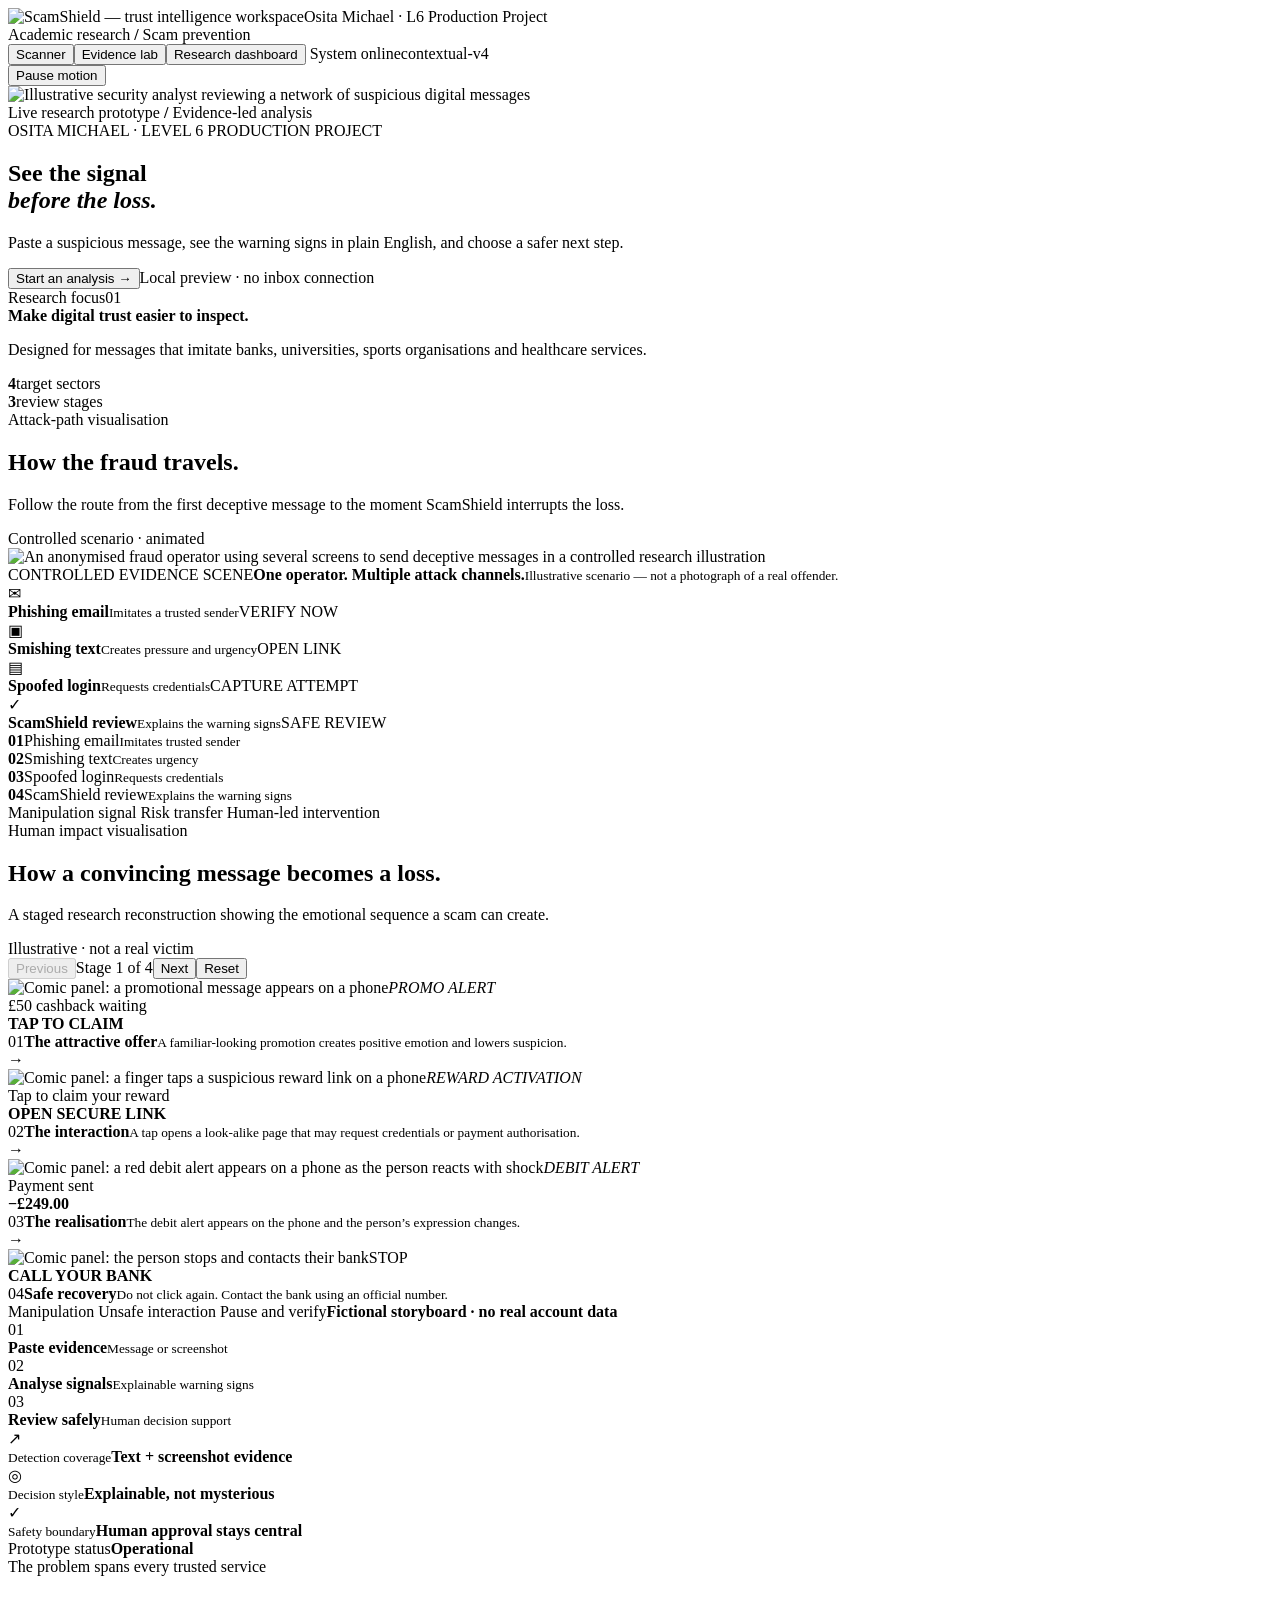
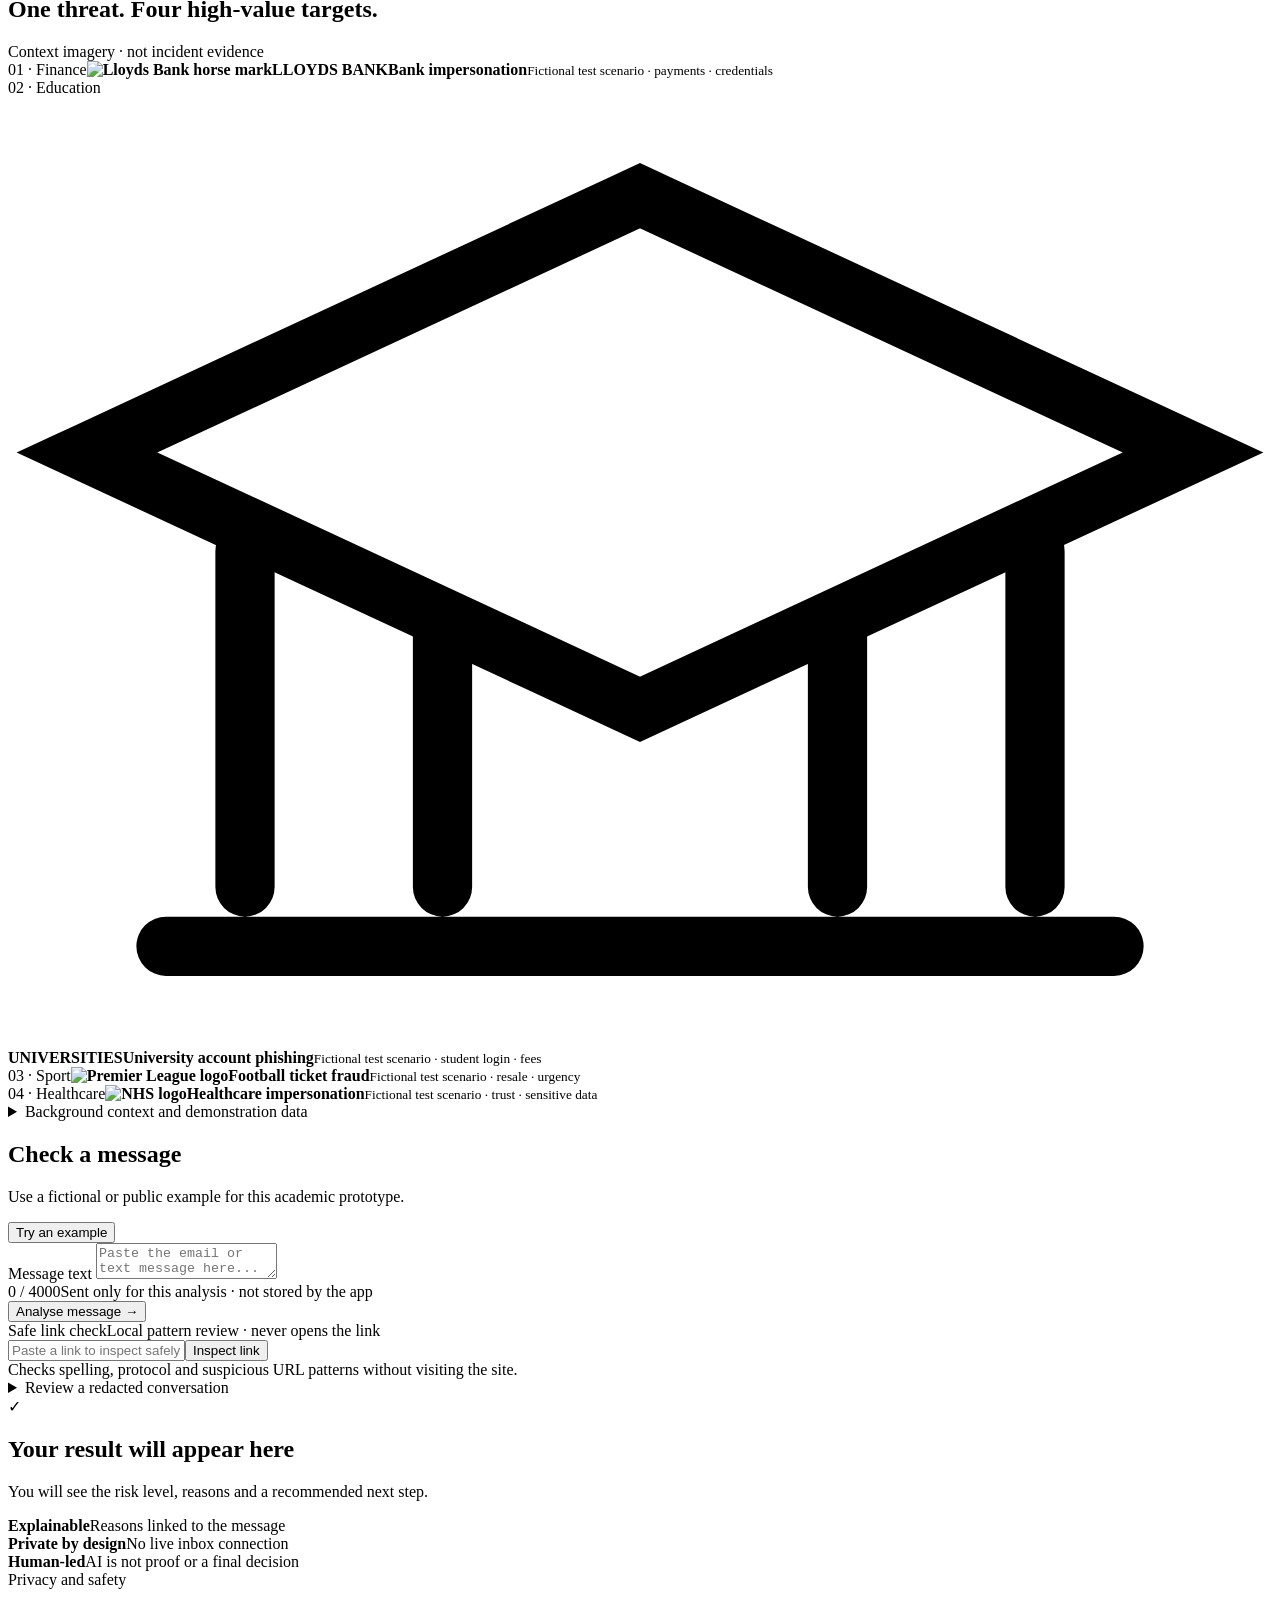
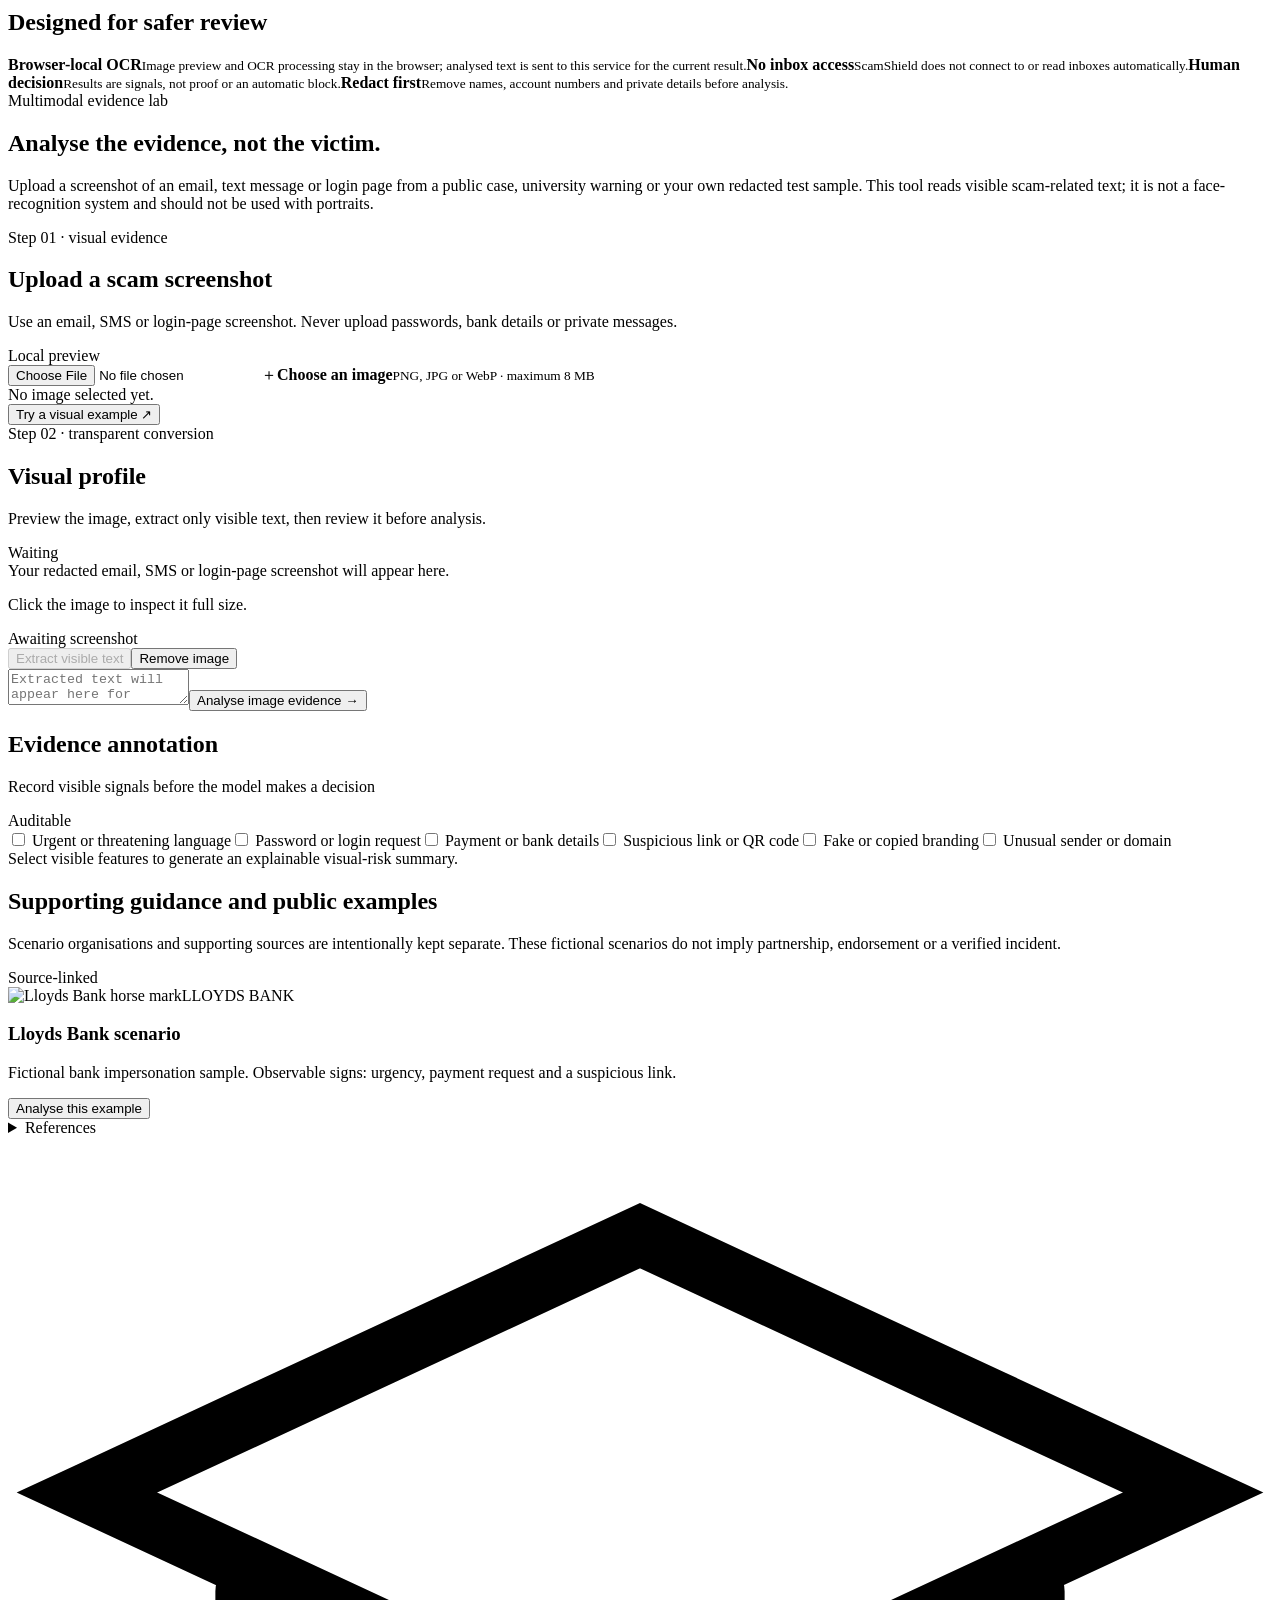
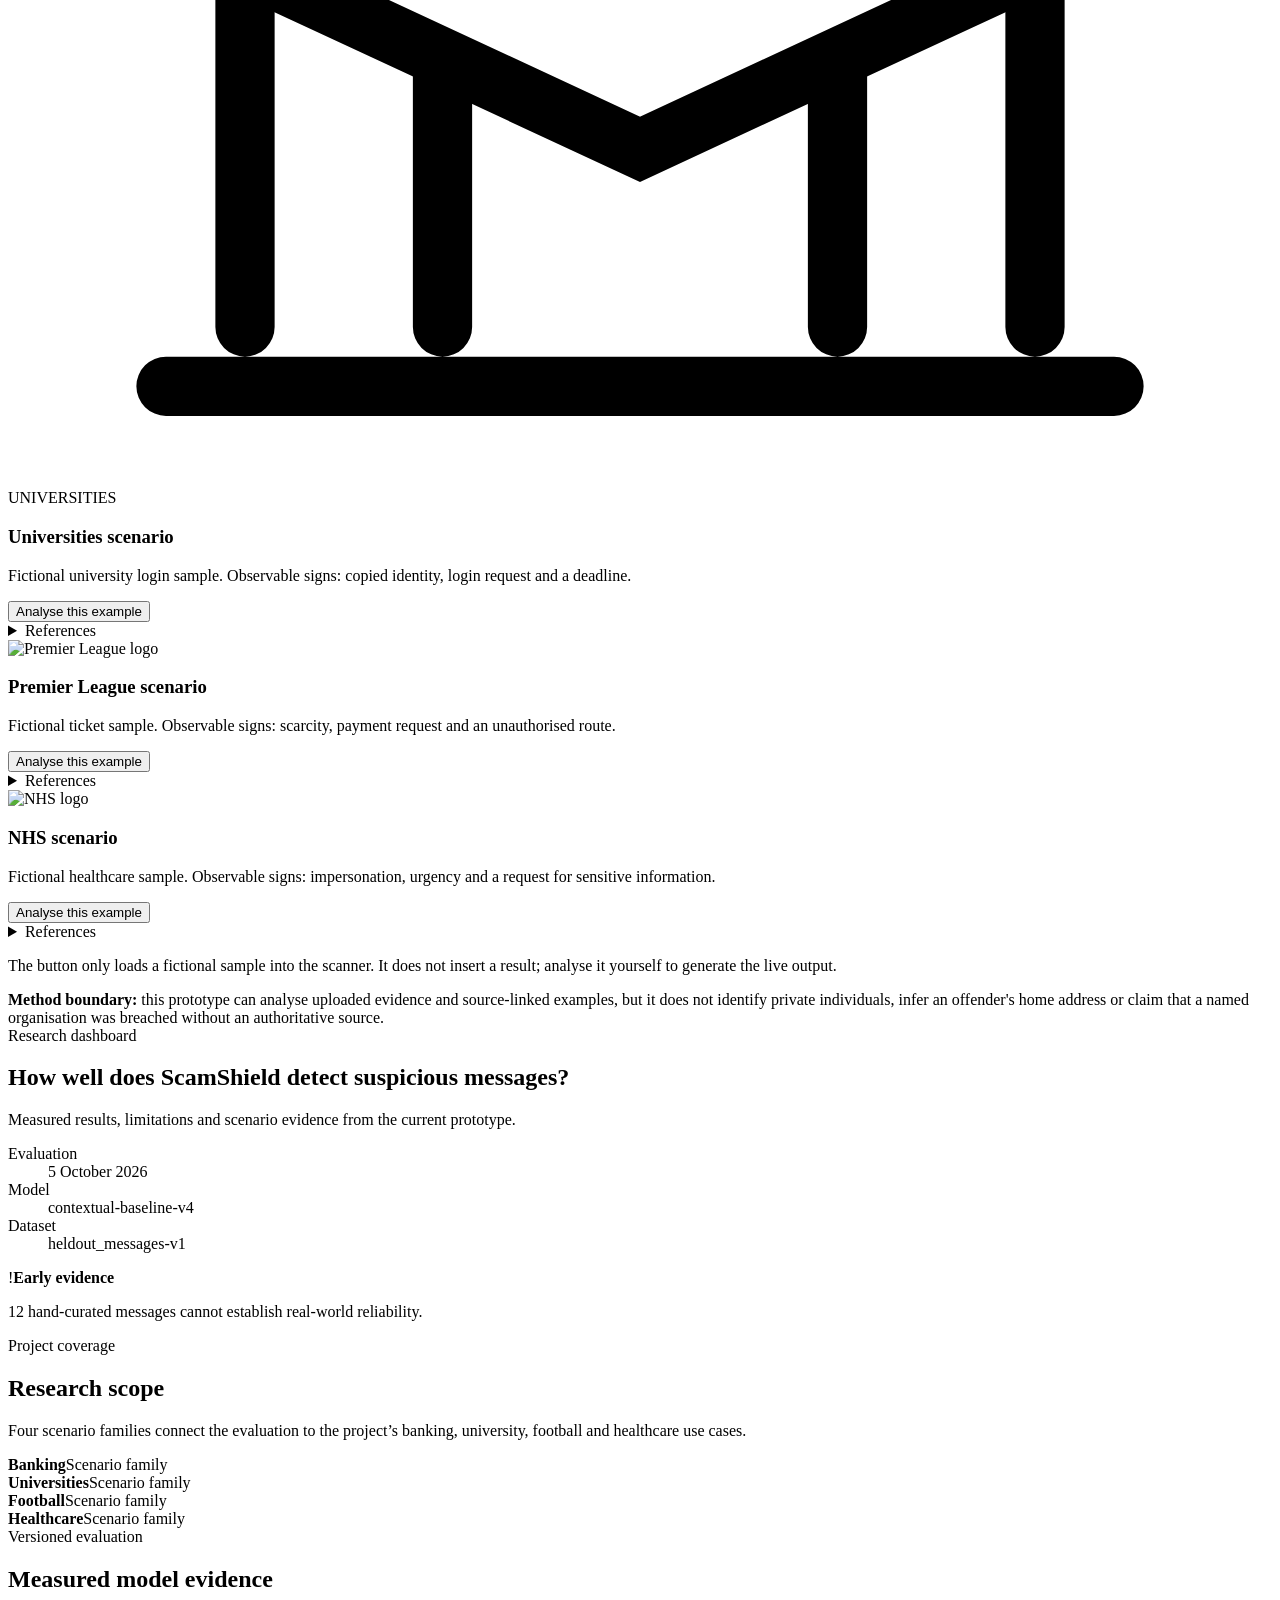
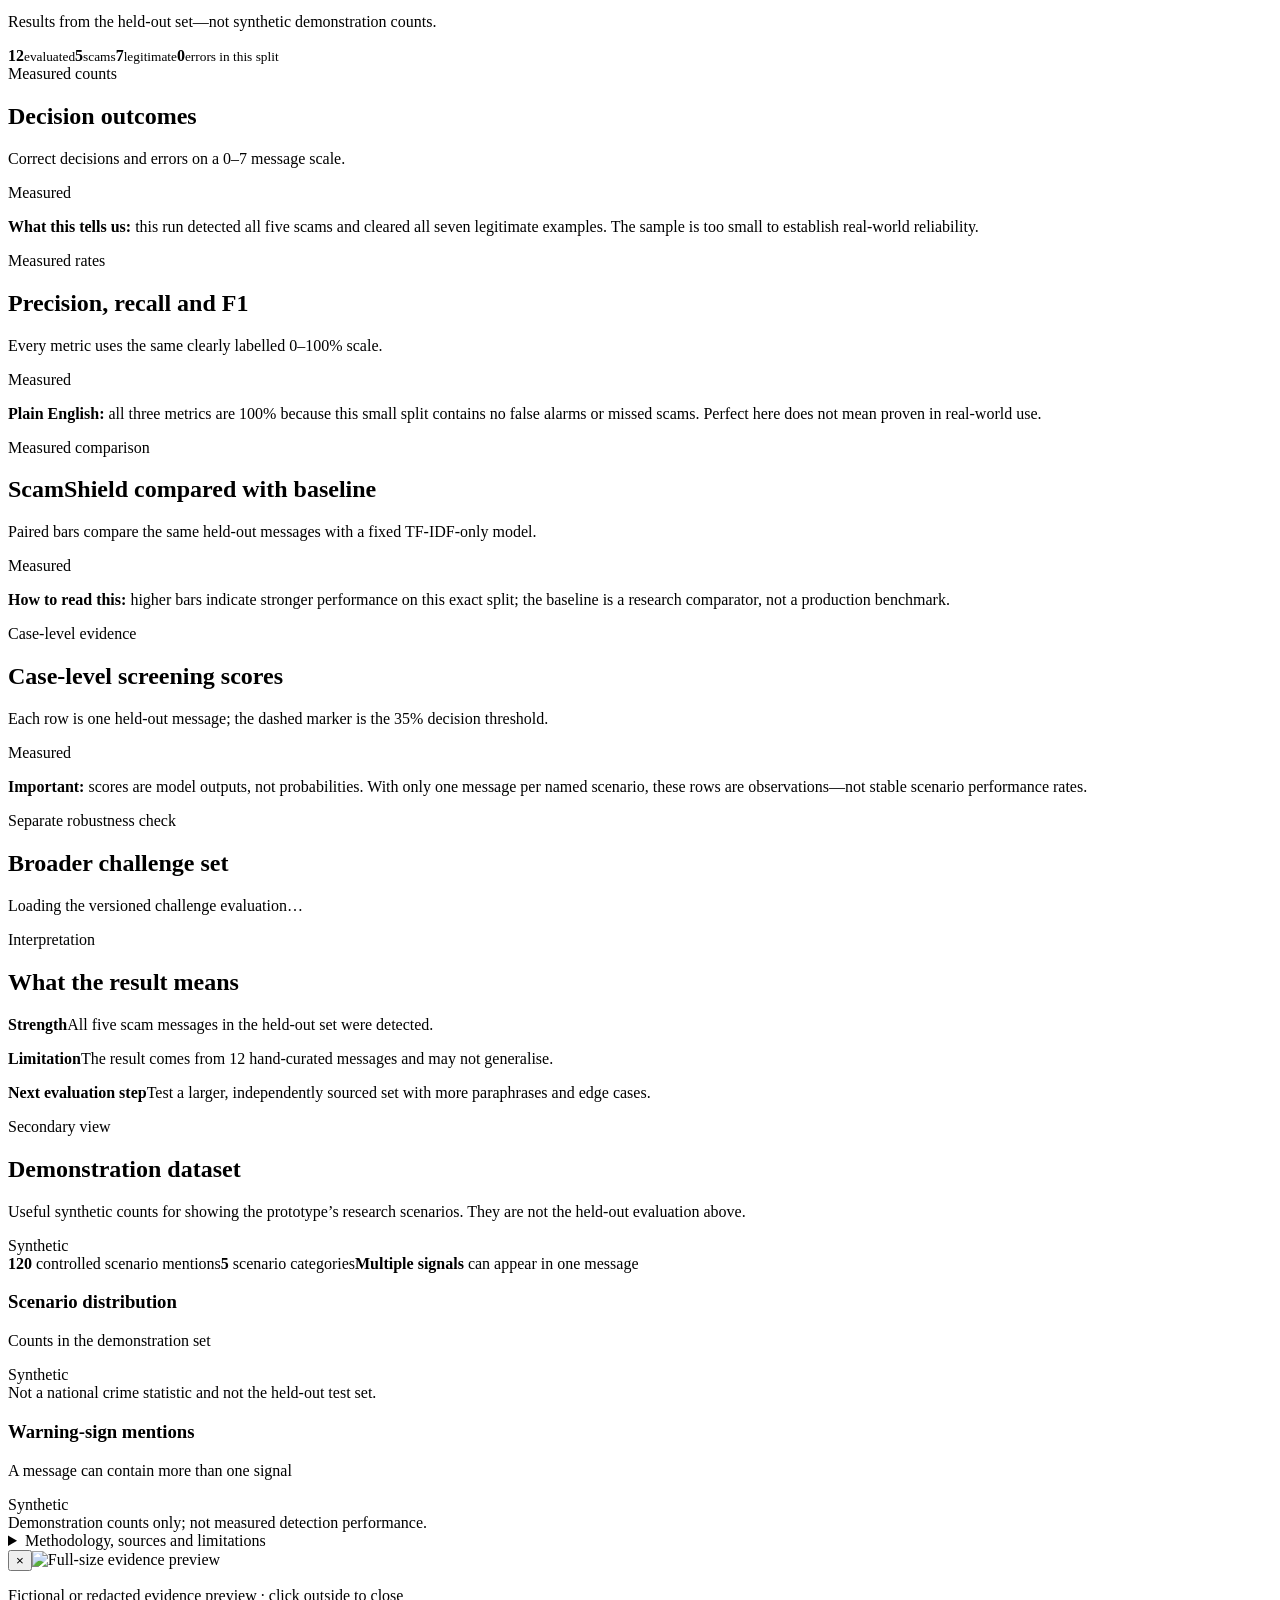
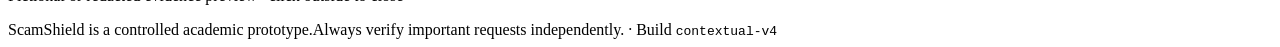
==== web/index.html @ fb3b3469 "Redesign research dashboard around measured evidence" ====
<!doctype html>
<html lang="en-GB">
<head>
  <meta charset="utf-8">
  <meta name="viewport" content="width=device-width, initial-scale=1">
  <meta name="scamshield-build" content="contextual-v4">
  <title>ScamShield | A calmer second opinion</title>
  <link rel="icon" href="/static/logo.svg" type="image/svg+xml">
  <link rel="stylesheet" href="/static/styles.css">
  <link rel="stylesheet" href="/static/dashboard.css">
    <link rel="stylesheet" href="/static/pro.css">
    <link rel="stylesheet" href="/static/evaluation.css">
    <link rel="stylesheet" href="/static/hero-overrides.css?v=4388769">
    <link rel="stylesheet" href="/static/logos.css?v=1">
    <link rel="stylesheet" href="/static/logos-official.css?v=2">
    <link rel="stylesheet" href="/static/logos-verified.css?v=2">
    <link rel="stylesheet" href="/static/refinement.css?v=1">
    <link rel="stylesheet" href="/static/polish.css?v=1">
    <link rel="stylesheet" href="/static/audit-overrides.css?v=20261005">
    <link rel="stylesheet" href="/static/motion.css?v=full-page-2">
    <link rel="stylesheet" href="/static/finishing.css?v=dashboard-2">
</head>
<body data-active-view="scanner">
  <header class="topbar">
    <div class="brand"><img class="full-brand-logo" src="/static/scamshield-logo.svg" alt="ScamShield — trust intelligence workspace"><span class="brand-project-credit">Osita Michael · L6 Production Project</span></div>
    <div class="workspace-crumb"><span class="crumb-dot"></span> Academic research <b>/</b> Scam prevention</div>
    <nav class="nav"><button class="nav-btn active" data-view="scanner">Scanner</button><button class="nav-btn" data-view="evidence">Evidence lab</button><button class="nav-btn" data-view="dashboard">Research dashboard</button><span class="system-status"><i></i> System online</span><span class="prototype-pill">contextual-v4</span></nav>
    <button id="motionToggle" class="motion-toggle" type="button" aria-pressed="false">Pause motion</button>
  </header>
  <div class="app-motion-bg" aria-hidden="true"></div>
  <main class="shell">
    <section class="hero view scanner-view">
      <img class="hero-visual-image" src="/static/assets/analyst-hero.png" alt="Illustrative security analyst reviewing a network of suspicious digital messages">
      <div class="hero-copy"><div class="hero-kicker"><span class="live-dot"></span> Live research prototype <b>/</b> Evidence-led analysis</div><div class="project-byline">OSITA MICHAEL <span>·</span> LEVEL 6 PRODUCTION PROJECT</div>
        <h1>See the signal<br><em>before the loss.</em></h1>
        <p>Paste a suspicious message, see the warning signs in plain English, and choose a safer next step.</p>
        <div class="hero-actions"><button class="hero-cta" data-scroll="workspace">Start an analysis <span>→</span></button><span>Local preview · no inbox connection</span></div>
      </div>
      <aside class="hero-insight"><div class="insight-label"><span>Research focus</span><span class="insight-index">01</span></div><strong>Make digital trust easier to inspect.</strong><p>Designed for messages that imitate banks, universities, sports organisations and healthcare services.</p><div class="insight-metrics"><div><b>4</b><span>target sectors</span></div><div><b>3</b><span>review stages</span></div></div></aside>
    </section>
    <section class="fraud-path view scanner-view" aria-label="How a scam travels">
      <div class="fraud-path-head"><div><span class="eyebrow">Attack-path visualisation</span><h2>How the fraud travels.</h2><p>Follow the route from the first deceptive message to the moment ScamShield interrupts the loss.</p></div><span class="path-status"><i></i> Controlled scenario · animated</span></div>
      <div class="fraud-path-stage">
<img class="fraud-operator-image" src="/static/assets/fraud-operator-scene.jpg" alt="An anonymised fraud operator using several screens to send deceptive messages in a controlled research illustration">
        <div class="fraud-operator-caption"><span class="caption-kicker">CONTROLLED EVIDENCE SCENE</span><strong>One operator. Multiple attack channels.</strong><small>Illustrative scenario — not a photograph of a real offender.</small></div>
        <div class="fraud-scene-grid" aria-label="Animated controlled fraud sequence">
          <article class="fraud-scene scene-phish"><div class="scene-icon">✉</div><strong>Phishing email</strong><small>Imitates a trusted sender</small><span>VERIFY NOW</span></article>
          <article class="fraud-scene scene-smish"><div class="scene-icon">▣</div><strong>Smishing text</strong><small>Creates pressure and urgency</small><span>OPEN LINK</span></article>
          <article class="fraud-scene scene-spoof"><div class="scene-icon">▤</div><strong>Spoofed login</strong><small>Requests credentials</small><span>CAPTURE ATTEMPT</span></article>
          <article class="fraud-scene scene-shield"><div class="scene-icon">✓</div><strong>ScamShield review</strong><small>Explains the warning signs</small><span>SAFE REVIEW</span></article>
        </div>
        <div class="path-node node-phish"><b>01</b><span>Phishing email</span><small>Imitates trusted sender</small></div>
        <div class="path-node node-smish"><b>02</b><span>Smishing text</span><small>Creates urgency</small></div>
        <div class="path-node node-spoof"><b>03</b><span>Spoofed login</span><small>Requests credentials</small></div>
        <div class="path-node node-shield"><b>04</b><span>ScamShield review</span><small>Explains the warning signs</small></div>
        <span class="path-beam beam-one"></span><span class="path-beam beam-two"></span><span class="path-beam beam-three"></span>
      </div>
      <div class="fraud-path-legend"><span><i class="legend-dot danger"></i> Manipulation signal</span><span><i class="legend-dot caution"></i> Risk transfer</span><span><i class="legend-dot safe"></i> Human-led intervention</span></div>
    </section>
    <section class="victim-journey view scanner-view" aria-label="Illustrated victim journey">
      <div class="section-kicker"><div><span class="eyebrow">Human impact visualisation</span><h2>How a convincing message becomes a loss.</h2><p>A staged research reconstruction showing the emotional sequence a scam can create.</p></div><span class="context-label">Illustrative · not a real victim</span></div>
      <div class="journey-controls" role="group" aria-label="Victim journey controls"><button type="button" class="secondary journey-prev" disabled>Previous</button><span class="journey-progress" aria-live="polite">Stage 1 of 4</span><button type="button" class="secondary journey-next">Next</button><button type="button" class="text-button journey-reset">Reset</button></div>
      <div class="journey-track" data-current-step="0">
        <article class="journey-step"><div class="journey-scene journey-happy"><img class="journey-art" src="/static/assets/scam-journey-storyboard.png" alt="Comic panel: a promotional message appears on a phone"><span class="journey-message"><em>PROMO ALERT</em><br>£50 cashback waiting<br><b>TAP TO CLAIM</b></span></div><span class="journey-number">01</span><strong>The attractive offer</strong><small>A familiar-looking promotion creates positive emotion and lowers suspicion.</small></article>
        <div class="journey-arrow">→</div>
        <article class="journey-step"><div class="journey-scene journey-tap"><img class="journey-art" src="/static/assets/scam-journey-storyboard.png" alt="Comic panel: a finger taps a suspicious reward link on a phone"><span class="journey-message journey-click"><em>REWARD ACTIVATION</em><br>Tap to claim your reward<br><b>OPEN SECURE LINK</b></span></div><span class="journey-number">02</span><strong>The interaction</strong><small>A tap opens a look-alike page that may request credentials or payment authorisation.</small></article>
        <div class="journey-arrow">→</div>
        <article class="journey-step"><div class="journey-scene journey-shock"><img class="journey-art" src="/static/assets/scam-journey-storyboard.png" alt="Comic panel: a red debit alert appears on a phone as the person reacts with shock"><span class="journey-alert"><em>DEBIT ALERT</em><br>Payment sent<br><b>−£249.00</b></span></div><span class="journey-number">03</span><strong>The realisation</strong><small>The debit alert appears on the phone and the person’s expression changes.</small></article>
        <div class="journey-arrow">→</div>
        <article class="journey-step"><div class="journey-scene journey-safe"><img class="journey-art" src="/static/assets/scam-journey-storyboard.png" alt="Comic panel: the person stops and contacts their bank"><span class="journey-safe-call">STOP<br><b>CALL YOUR BANK</b></span></div><span class="journey-number">04</span><strong>Safe recovery</strong><small>Do not click again. Contact the bank using an official number.</small></article>
      </div>
      <div class="journey-foot"><span><i class="legend-dot danger"></i> Manipulation</span><span><i class="legend-dot caution"></i> Unsafe interaction</span><span><i class="legend-dot safe"></i> Pause and verify</span><b>Fictional storyboard · no real account data</b></div>
    </section>
    <div class="workflow-strip scanner-view" aria-label="Analysis workflow"><div class="workflow-step active"><span>01</span><div><strong>Paste evidence</strong><small>Message or screenshot</small></div></div><div class="workflow-line"></div><div class="workflow-step"><span>02</span><div><strong>Analyse signals</strong><small>Explainable warning signs</small></div></div><div class="workflow-line"></div><div class="workflow-step"><span>03</span><div><strong>Review safely</strong><small>Human decision support</small></div></div></div>
    <div class="signal-ribbon scanner-view"><div class="signal-item"><span class="signal-icon teal">↗</span><div><small>Detection coverage</small><strong>Text + screenshot evidence</strong></div></div><div class="signal-item"><span class="signal-icon blue">◎</span><div><small>Decision style</small><strong>Explainable, not mysterious</strong></div></div><div class="signal-item"><span class="signal-icon amber">✓</span><div><small>Safety boundary</small><strong>Human approval stays central</strong></div></div><div class="signal-source"><span class="pulse-ring"></span><span>Prototype status</span><strong>Operational</strong></div></div>
    <section class="sector-visuals view scanner-view">
      <div class="section-kicker"><div><span class="eyebrow">The problem spans every trusted service</span><h2>One threat. Four high-value targets.</h2></div><span class="context-label">Context imagery · not incident evidence</span></div>
      <div class="sector-visual-grid">
        <article class="sector-visual bank-visual"><div class="sector-overlay"><span>01 · Finance</span><b class="scenario-brand bank-brand"><img src="/static/assets/logos/lloyds-bank-official.png" alt="Lloyds Bank horse mark"><span class="logo-wordmark">LLOYDS BANK</span></b><strong>Bank impersonation</strong><small>Fictional test scenario · payments · credentials</small></div></article>
        <article class="sector-visual uni-visual"><div class="sector-overlay"><span>02 · Education</span><b class="scenario-brand uni-brand"><span class="generic-university-mark" aria-hidden="true"><svg viewBox="0 0 64 48" role="img" aria-label="University building mark"><path d="M4 18 32 5l28 13-28 13L4 18Z" fill="none" stroke="currentColor" stroke-width="3"/><path d="M12 23v17m10-13v13m20-13v13m10-17v17M8 43h48" fill="none" stroke="currentColor" stroke-width="3" stroke-linecap="round"/></svg></span><span class="brand-text-only">UNIVERSITIES</span></b><strong>University account phishing</strong><small>Fictional test scenario · student login · fees</small></div></article>
        <article class="sector-visual sport-visual"><div class="sector-overlay"><span>03 · Sport</span><b class="scenario-brand sport-brand"><img src="/static/assets/logos/premier-league.svg" alt="Premier League logo"></b><strong>Football ticket fraud</strong><small>Fictional test scenario · resale · urgency</small></div></article>
        <article class="sector-visual health-visual"><div class="sector-overlay"><span>04 · Healthcare</span><b class="scenario-brand health-brand"><img src="/static/assets/logos/nhs.svg" alt="NHS logo"></b><strong>Healthcare impersonation</strong><small>Fictional test scenario · trust · sensitive data</small></div></article>
      </div>
      <details class="background-context"><summary>Background context and demonstration data</summary><div class="home-intel-grid"><div class="home-stat"><span>4.2m</span><strong>estimated fraud incidents</strong><small>England and Wales · ONS YE March 2025 · public background context</small></div><div class="home-stat"><span>2.4m</span><strong>bank and credit-account incidents</strong><small>Published official estimate · not a ScamShield output</small></div><div class="home-chart panel"><div class="chart-head"><div><h2>Threat surface by scenario</h2><p>Synthetic demonstration dataset</p></div><span class="chart-tag synthetic">Synthetic</span></div><div id="homeChart" class="bars"></div></div></div></details>
    </section>
    <section class="workspace view scanner-view">
      <div class="input-panel panel">
        <div class="panel-head"><div><h2>Check a message</h2><p>Use a fictional or public example for this academic prototype.</p></div><button id="exampleBtn" class="secondary">Try an example</button></div>
        <label for="message">Message text</label>
        <textarea id="message" maxlength="4000" placeholder="Paste the email or text message here..."></textarea>
        <div class="input-meta"><span id="counter">0 / 4000</span><span>Sent only for this analysis · not stored by the app</span></div>
        <button id="analyseBtn" class="primary">Analyse message <span aria-hidden="true">→</span></button>
        <div id="error" class="error" role="alert"></div>
        <div class="link-inspector"><div class="mini-heading"><span class="eyebrow">Safe link check</span><span>Local pattern review · never opens the link</span></div><div class="link-inspector-row"><input id="urlInput" type="url" inputmode="url" placeholder="Paste a link to inspect safely"><button id="inspectUrlBtn" class="secondary" type="button">Inspect link</button></div><div id="urlResult" class="url-result" aria-live="polite">Checks spelling, protocol and suspicious URL patterns without visiting the site.</div></div>
        <details class="conversation-tools"><summary>Review a redacted conversation</summary><p>Use one line per message, ideally with speaker labels. This local review shows observable tactics; it does not infer intent or emotion.</p><textarea id="conversationText" maxlength="8000" placeholder="Bank: We need you to approve the login now.&#10;Me: I did not request this.&#10;Bank: Do not tell anyone or your account will close."></textarea><button id="conversationBtn" class="secondary" type="button">Build conversation timeline</button><div id="conversationResult" class="conversation-result" aria-live="polite"></div></details>
      </div>
      <div id="resultPanel" class="result-panel panel empty">
        <div class="result-placeholder"><div class="shield">✓</div><h2>Your result will appear here</h2><p>You will see the risk level, reasons and a recommended next step.</p></div>
      </div>
    </section>
    <section class="trust-row view scanner-view">
      <div><strong>Explainable</strong><span>Reasons linked to the message</span></div>
      <div><strong>Private by design</strong><span>No live inbox connection</span></div>
      <div><strong>Human-led</strong><span>AI is not proof or a final decision</span></div>
    </section>
    <section class="privacy-panel view scanner-view" aria-label="Privacy and safety boundary"><div><span class="eyebrow">Privacy and safety</span><h2>Designed for safer review</h2></div><div class="privacy-grid"><span><b>Browser-local OCR</b><small>Image preview and OCR processing stay in the browser; analysed text is sent to this service for the current result.</small></span><span><b>No inbox access</b><small>ScamShield does not connect to or read inboxes automatically.</small></span><span><b>Human decision</b><small>Results are signals, not proof or an automatic block.</small></span><span><b>Redact first</b><small>Remove names, account numbers and private details before analysis.</small></span></div></section>
    <section class="evidence-lab view evidence-view hidden">
      <div class="eyebrow">Multimodal evidence lab</div>
      <h1>Analyse the evidence, not the victim.</h1>
      <p class="dashboard-intro">Upload a screenshot of an email, text message or login page from a public case, university warning or your own redacted test sample. This tool reads visible scam-related text; it is not a face-recognition system and should not be used with portraits.</p>
      <div class="lab-grid">
        <div class="upload-card panel">
          <div class="chart-head"><div><span class="eyebrow">Step 01 · visual evidence</span><h2>Upload a scam screenshot</h2><p>Use an email, SMS or login-page screenshot. Never upload passwords, bank details or private messages.</p></div><span class="chart-tag teal">Local preview</span></div>
          <label class="dropzone" for="imageInput"><input id="imageInput" type="file" accept="image/png,image/jpeg,image/webp"><span class="drop-icon">＋</span><strong>Choose an image</strong><small>PNG, JPG or WebP · maximum 8 MB</small></label>
          <div id="imageMeta" class="image-meta empty-meta">No image selected yet.</div>
          <button id="visualExampleBtn" class="secondary visual-example-btn" type="button">Try a visual example ↗</button>
        </div>
        <div class="preview-card panel"><div class="chart-head"><div><span class="eyebrow">Step 02 · transparent conversion</span><h2>Visual profile</h2><p>Preview the image, extract only visible text, then review it before analysis.</p></div><span id="profileStatus" class="chart-tag">Waiting</span></div><div id="imagePreview" class="image-preview"><div class="preview-placeholder">Your redacted email, SMS or login-page screenshot will appear here.</div></div><p class="preview-hint">Click the image to inspect it full size.</p><div id="visualFlags" class="visual-flags"><span>Awaiting screenshot</span></div><button id="ocrBtn" class="secondary ocr-btn" disabled>Extract visible text</button><button id="removeImageBtn" class="text-button hidden" type="button">Remove image</button><div id="ocrStatus" class="ocr-status"></div><textarea id="ocrText" class="ocr-text" aria-label="Editable extracted text" placeholder="Extracted text will appear here for review"></textarea><button id="useOcrBtn" class="primary ocr-use hidden">Analyse image evidence <span aria-hidden="true">→</span></button><div id="visualResult" class="visual-result hidden"></div></div>
      </div>
      <div class="annotation-card panel"><div class="chart-head"><div><h2>Evidence annotation</h2><p>Record visible signals before the model makes a decision</p></div><span class="chart-tag">Auditable</span></div><div class="annotation-grid"><label><input class="annotation-check" data-weight="3" type="checkbox"> Urgent or threatening language</label><label><input class="annotation-check" data-weight="3" type="checkbox"> Password or login request</label><label><input class="annotation-check" data-weight="4" type="checkbox"> Payment or bank details</label><label><input class="annotation-check" data-weight="2" type="checkbox"> Suspicious link or QR code</label><label><input class="annotation-check" data-weight="2" type="checkbox"> Fake or copied branding</label><label><input class="annotation-check" data-weight="1" type="checkbox"> Unusual sender or domain</label></div><div id="annotationResult" class="annotation-result">Select visible features to generate an explainable visual-risk summary.</div></div>
      <div class="case-library"><div class="chart-head"><div><h2>Supporting guidance and public examples</h2><p>Scenario organisations and supporting sources are intentionally kept separate. These fictional scenarios do not imply partnership, endorsement or a verified incident.</p></div><span class="chart-tag teal">Source-linked</span></div><div class="source-case-grid"><article><div class="source-thumb bank-thumb"><img src="/static/assets/logos/lloyds-bank-official.png" alt="Lloyds Bank horse mark"><span class="logo-wordmark">LLOYDS BANK</span></div><div><h3>Lloyds Bank scenario</h3><p>Fictional bank impersonation sample. Observable signs: urgency, payment request and a suspicious link.</p><button class="case-action" type="button" data-case-text="Lloyds Bank: We noticed unusual activity. Verify your payment immediately using this secure link to keep your account open.">Analyse this example</button><details class="case-references"><summary>References</summary><small>Scenario organisation: Lloyds Bank (fictional sample). Supporting source: <a href="https://www.fca.org.uk/consumers/banking-online-account-scams" target="_blank" rel="noreferrer">FCA consumer guidance</a>.</small></details></div></article><article><div class="source-thumb uni-thumb"><span class="generic-university-mark" aria-hidden="true"><svg viewBox="0 0 64 48" role="img" aria-label="University building mark"><path d="M4 18 32 5l28 13-28 13L4 18Z" fill="none" stroke="currentColor" stroke-width="3"/><path d="M12 23v17m10-13v13m20-13v13m10-17v17M8 43h48" fill="none" stroke="currentColor" stroke-width="3" stroke-linecap="round"/></svg></span><span class="brand-text-only">UNIVERSITIES</span></div><div><h3>Universities scenario</h3><p>Fictional university login sample. Observable signs: copied identity, login request and a deadline.</p><button class="case-action" type="button" data-case-text="Universities: Your student account will be suspended today. Sign in now to confirm your details.">Analyse this example</button><details class="case-references"><summary>References</summary><small>Scenario type: generic university phishing (fictional sample). Supporting source: <a href="https://www.reading.ac.uk/digital-technology-services/-/media/project/functions/digital-technology-services/documents/phishing-may-22-email.pdf" target="_blank" rel="noreferrer">public anti-phishing example</a>.</small></details></div></article><article><div class="source-thumb sport-thumb"><img src="/static/assets/logos/premier-league.svg" alt="Premier League logo"></div><div><h3>Premier League scenario</h3><p>Fictional ticket sample. Observable signs: scarcity, payment request and an unauthorised route.</p><button class="case-action" type="button" data-case-text="Premier League tickets: Last chance. Pay within 10 minutes to secure your match tickets through this resale link.">Analyse this example</button><details class="case-references"><summary>References</summary><small>Scenario organisation: Premier League (fictional sample). Supporting source: <a href="https://www.uefa.com/news-media/news/02a5-20a99f8db810-278e2d7a8e20-1000--uefa-warns-fans-over-risks-of-unauthorised-ticket-purchases/" target="_blank" rel="noreferrer">UEFA warning</a>.</small></details></div></article><article><div class="source-thumb ncsc-thumb"><img src="/static/assets/logos/nhs.svg" alt="NHS logo"></div><div><h3>NHS scenario</h3><p>Fictional healthcare sample. Observable signs: impersonation, urgency and a request for sensitive information.</p><button class="case-action" type="button" data-case-text="NHS: Your appointment record needs urgent confirmation. Reply with your details to avoid cancellation.">Analyse this example</button><details class="case-references"><summary>References</summary><small>Scenario organisation: NHS (fictional sample). Supporting source: <a href="https://www.ncsc.gov.uk/collection/phishing-scams/spot-scams" target="_blank" rel="noreferrer">NCSC phishing guidance</a>.</small></details></div></article></div><p class="case-study-boundary">The button only loads a fictional sample into the scanner. It does not insert a result; analyse it yourself to generate the live output.</p></div>
      <div class="method-note"><strong>Method boundary:</strong> this prototype can analyse uploaded evidence and source-linked examples, but it does not identify private individuals, infer an offender's home address or claim that a named organisation was breached without an authoritative source.</div>
    </section>
    <section class="dashboard view dashboard-view hidden">
      <header class="dashboard-research-hero">
        <div class="dashboard-research-copy"><span class="eyebrow">Research dashboard</span><h1>How well does ScamShield detect suspicious messages?</h1><p>Measured results, limitations and scenario evidence from the current prototype.</p></div>
        <dl class="dashboard-metadata" aria-label="Evaluation metadata"><div><dt>Evaluation</dt><dd id="dashboardEvaluationDate">5 October 2026</dd></div><div><dt>Model</dt><dd id="dashboardModelVersion">contextual-baseline-v4</dd></div><div><dt>Dataset</dt><dd id="dashboardDatasetVersion">heldout_messages-v1</dd></div></dl>
      </header>
      <div class="dashboard-evidence-warning" role="note"><span aria-hidden="true">!</span><strong>Early evidence</strong><p>12 hand-curated messages cannot establish real-world reliability.</p></div>

      <section class="dashboard-scope" aria-labelledby="researchScopeHeading">
        <div class="dashboard-section-heading"><div><span class="chart-kicker">Project coverage</span><h2 id="researchScopeHeading">Research scope</h2></div><p>Four scenario families connect the evaluation to the project’s banking, university, football and healthcare use cases.</p></div>
        <div class="dashboard-scope-grid">
          <article class="dashboard-scope-card scope-bank"><div><strong>Banking</strong><span>Scenario family</span></div></article>
          <article class="dashboard-scope-card scope-university"><div><strong>Universities</strong><span>Scenario family</span></div></article>
          <article class="dashboard-scope-card scope-football"><div><strong>Football</strong><span>Scenario family</span></div></article>
          <article class="dashboard-scope-card scope-healthcare"><div><strong>Healthcare</strong><span>Scenario family</span></div></article>
        </div>
      </section>

      <section class="measured-evidence" aria-labelledby="measuredEvidenceHeading">
        <div class="measured-evidence-heading"><div><span class="chart-kicker">Versioned evaluation</span><h2 id="measuredEvidenceHeading">Measured model evidence</h2><p>Results from the held-out set—not synthetic demonstration counts.</p></div><div id="evaluationPanel" class="evaluation-panel evaluation-summary" aria-live="polite"><div class="evaluation-summary-stats"><span><b>12</b><small>evaluated</small></span><span><b>5</b><small>scams</small></span><span><b>7</b><small>legitimate</small></span><span><b>0</b><small>errors in this split</small></span></div></div></div>

        <div class="results-chart-grid">
          <article class="chart-card results-chart-card confusion-card"><div class="chart-head"><div><span class="chart-kicker">Measured counts</span><h2>Decision outcomes</h2><p>Correct decisions and errors on a 0–7 message scale.</p></div><span class="chart-tag measured">Measured</span></div><div id="confusionChart" class="outcome-bar-chart" aria-label="Decision outcome count chart"></div><div id="confusionTable" class="accessible-table"></div><p class="chart-explanation"><strong>What this tells us:</strong> this run detected all five scams and cleared all seven legitimate examples. The sample is too small to establish real-world reliability.</p></article>
          <article class="chart-card results-chart-card"><div class="chart-head"><div><span class="chart-kicker">Measured rates</span><h2>Precision, recall and F1</h2><p>Every metric uses the same clearly labelled 0–100% scale.</p></div><span class="chart-tag measured">Measured</span></div><div id="metricChart" class="metric-chart" aria-label="Precision, recall and F1 horizontal bar chart"></div><div id="metricTable" class="accessible-table"></div><p class="chart-explanation"><strong>Plain English:</strong> all three metrics are 100% because this small split contains no false alarms or missed scams. Perfect here does not mean proven in real-world use.</p></article>
          <article class="chart-card results-chart-card wide-chart-card"><div class="chart-head"><div><span class="chart-kicker">Measured comparison</span><h2>ScamShield compared with baseline</h2><p>Paired bars compare the same held-out messages with a fixed TF-IDF-only model.</p></div><span class="chart-tag measured">Measured</span></div><div id="baselineChart" class="comparison-bar-chart" aria-live="polite"></div><div id="baselineTable" class="accessible-table"></div><p class="chart-explanation"><strong>How to read this:</strong> higher bars indicate stronger performance on this exact split; the baseline is a research comparator, not a production benchmark.</p></article>
          <article class="chart-card results-chart-card wide-chart-card scenario-performance-card"><div class="chart-head"><div><span class="chart-kicker">Case-level evidence</span><h2>Case-level screening scores</h2><p>Each row is one held-out message; the dashed marker is the 35% decision threshold.</p></div><span class="chart-tag measured">Measured</span></div><div id="scenarioChart" class="scenario-score-chart" aria-label="Case-level model screening score chart"></div><div id="scenarioTable" class="accessible-table"></div><p class="chart-explanation"><strong>Important:</strong> scores are model outputs, not probabilities. With only one message per named scenario, these rows are observations—not stable scenario performance rates.</p></article>
        </div>
      </section>

      <div class="dashboard-meaning-grid">
        <section id="challengePanel" class="challenge-panel" aria-live="polite"><div class="challenge-copy"><span class="chart-kicker">Separate robustness check</span><h2>Broader challenge set</h2><p>Loading the versioned challenge evaluation…</p></div></section>
        <section class="interpretation-panel"><div><span class="chart-kicker">Interpretation</span><h2>What the result means</h2></div><div class="interpretation-grid"><p><strong>Strength</strong><span>All five scam messages in the held-out set were detected.</span></p><p class="caution-copy"><strong>Limitation</strong><span>The result comes from 12 hand-curated messages and may not generalise.</span></p><p><strong>Next evaluation step</strong><span>Test a larger, independently sourced set with more paraphrases and edge cases.</span></p></div></section>
      </div>

      <section class="demo-section"><div class="section-kicker"><div><span class="chart-kicker">Secondary view</span><h2>Demonstration dataset</h2><p>Useful synthetic counts for showing the prototype’s research scenarios. They are not the held-out evaluation above.</p></div><span class="chart-tag synthetic">Synthetic</span></div><div class="demo-meta"><span><b>120</b> controlled scenario mentions</span><span><b>5</b> scenario categories</span><span><b>Multiple signals</b> can appear in one message</span></div><div class="demo-chart-grid"><article class="chart-card"><div class="chart-head"><div><h3>Scenario distribution</h3><p>Counts in the demonstration set</p></div><span class="chart-tag synthetic">Synthetic</span></div><div id="sectorChart" class="bars"></div><div class="chart-note">Not a national crime statistic and not the held-out test set.</div></article><article class="chart-card"><div class="chart-head"><div><h3>Warning-sign mentions</h3><p>A message can contain more than one signal</p></div><span class="chart-tag synthetic">Synthetic</span></div><div id="signalChart" class="bars"></div><div class="chart-note">Demonstration counts only; not measured detection performance.</div></article></div></section>

      <details class="methodology-disclosure"><summary>Methodology, sources and limitations</summary><div class="disclosure-grid"><div><h3>Evaluation</h3><p>Held-out messages are stored in <code>data/heldout_messages.csv</code>; the result is generated by the reproducible evaluator and served from <code>data/evaluation_results.json</code>. The current version has 12 messages: 7 legitimate and 5 phishing.</p><p>The measured comparator is a TF-IDF-only score at a fixed 0.5 threshold on the same held-out split. It is a simple research baseline, not a production benchmark.</p></div><div><h3>Public sources</h3><ul><li><a href="https://www.ons.gov.uk/peoplepopulationandcommunity/crimeandjustice/articles/natureoffraudandcomputermisuseinenglandandwales/yearendingmarch2025/previous/" target="_blank" rel="noreferrer">ONS fraud and computer misuse estimates</a></li><li><a href="https://www.gov.uk/government/publications/fraud-strategy-2026-to-2029" target="_blank" rel="noreferrer">UK Fraud Strategy 2026 to 2029</a></li><li><a href="https://www.ncsc.gov.uk/collection/phishing-scams/spot-scams" target="_blank" rel="noreferrer">NCSC phishing guidance</a></li></ul><p>Public figures are background context only; they are not model outputs.</p></div></div></details>
    </section>
  </main>
  <div id="imageLightbox" class="image-lightbox hidden" role="dialog" aria-modal="true" aria-label="Full-size evidence image"><button id="closeLightbox" class="lightbox-close" type="button" aria-label="Close full-size image">×</button><img id="lightboxImage" alt="Full-size evidence preview"><p>Fictional or redacted evidence preview · click outside to close</p></div>
  <footer><span>ScamShield is a controlled academic prototype.</span><span>Always verify important requests independently. · Build <code>contextual-v4</code></span></footer>
  <script src="https://cdn.jsdelivr.net/npm/tesseract.js@5/dist/tesseract.min.js"></script>
  <script src="/static/conversation.js?v=1"></script>
  <script src="/static/app.js?v=dashboard-2"></script>
</body>
</html>
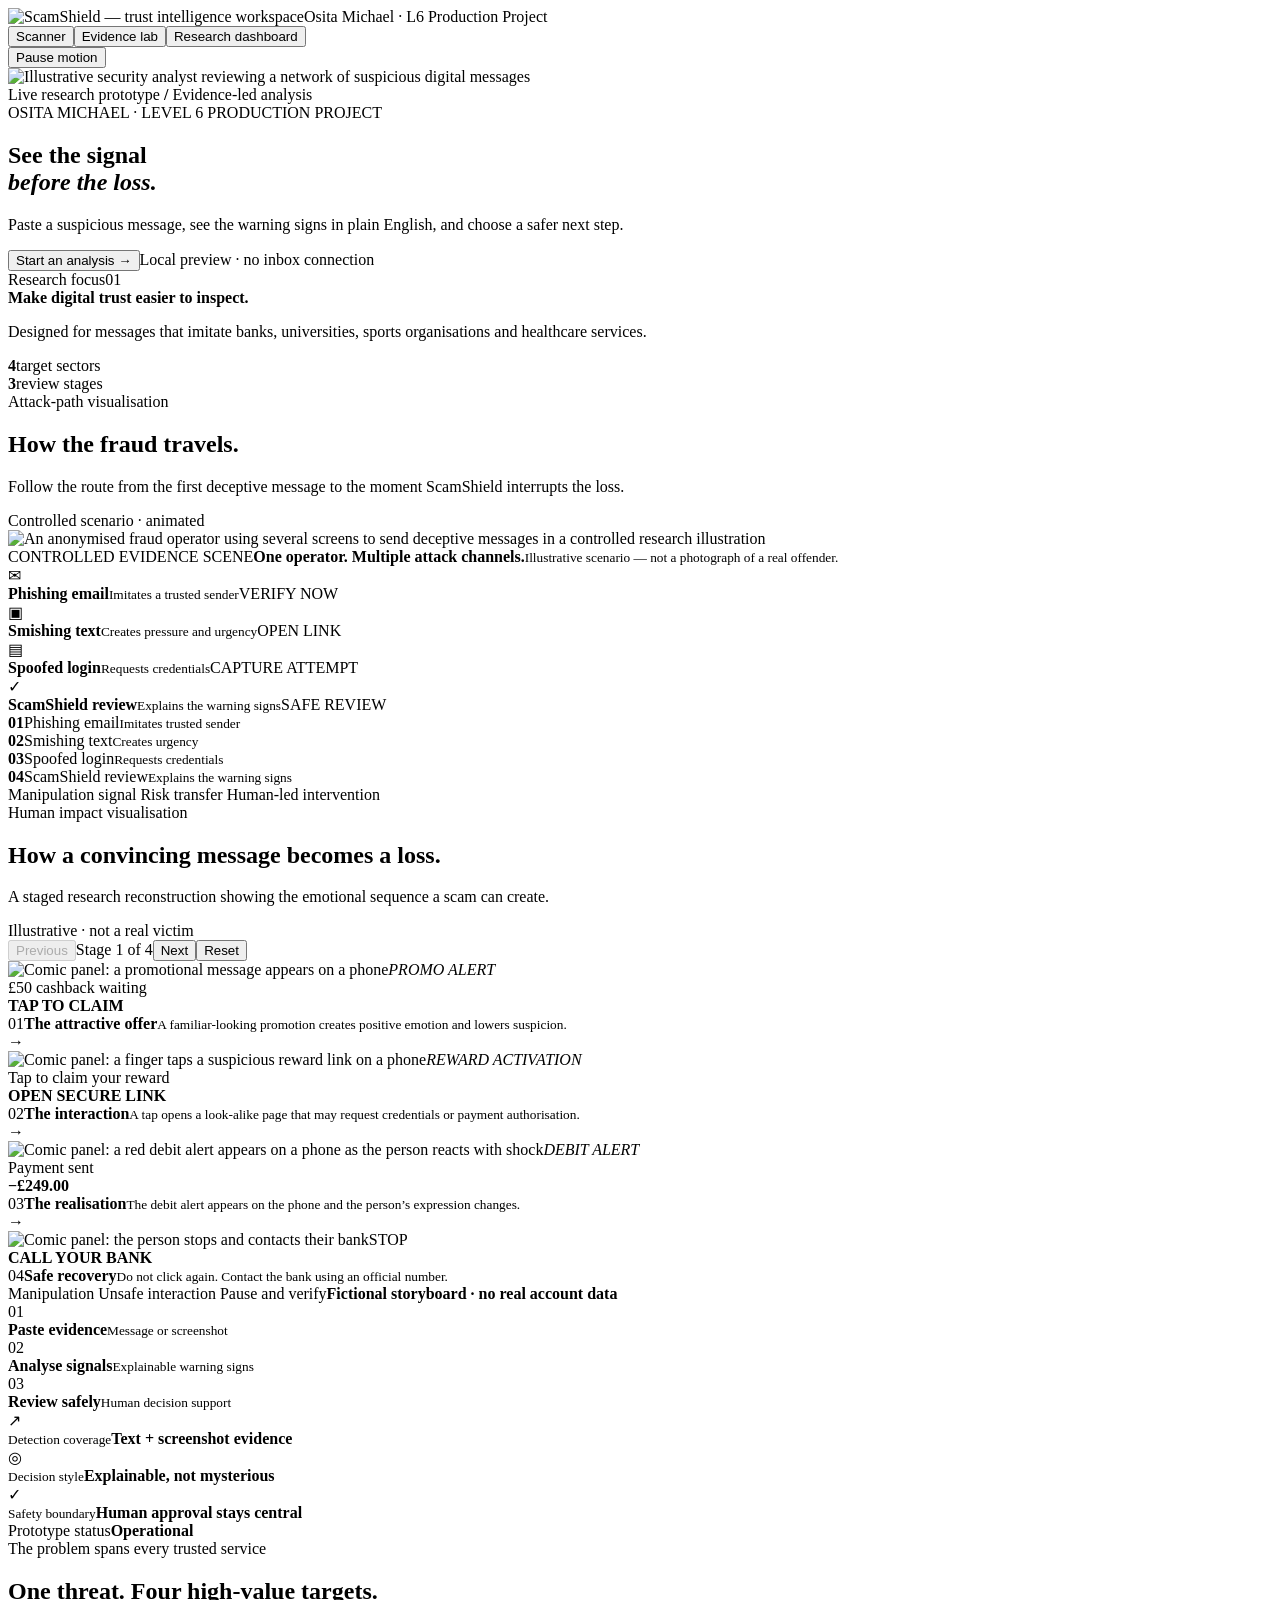
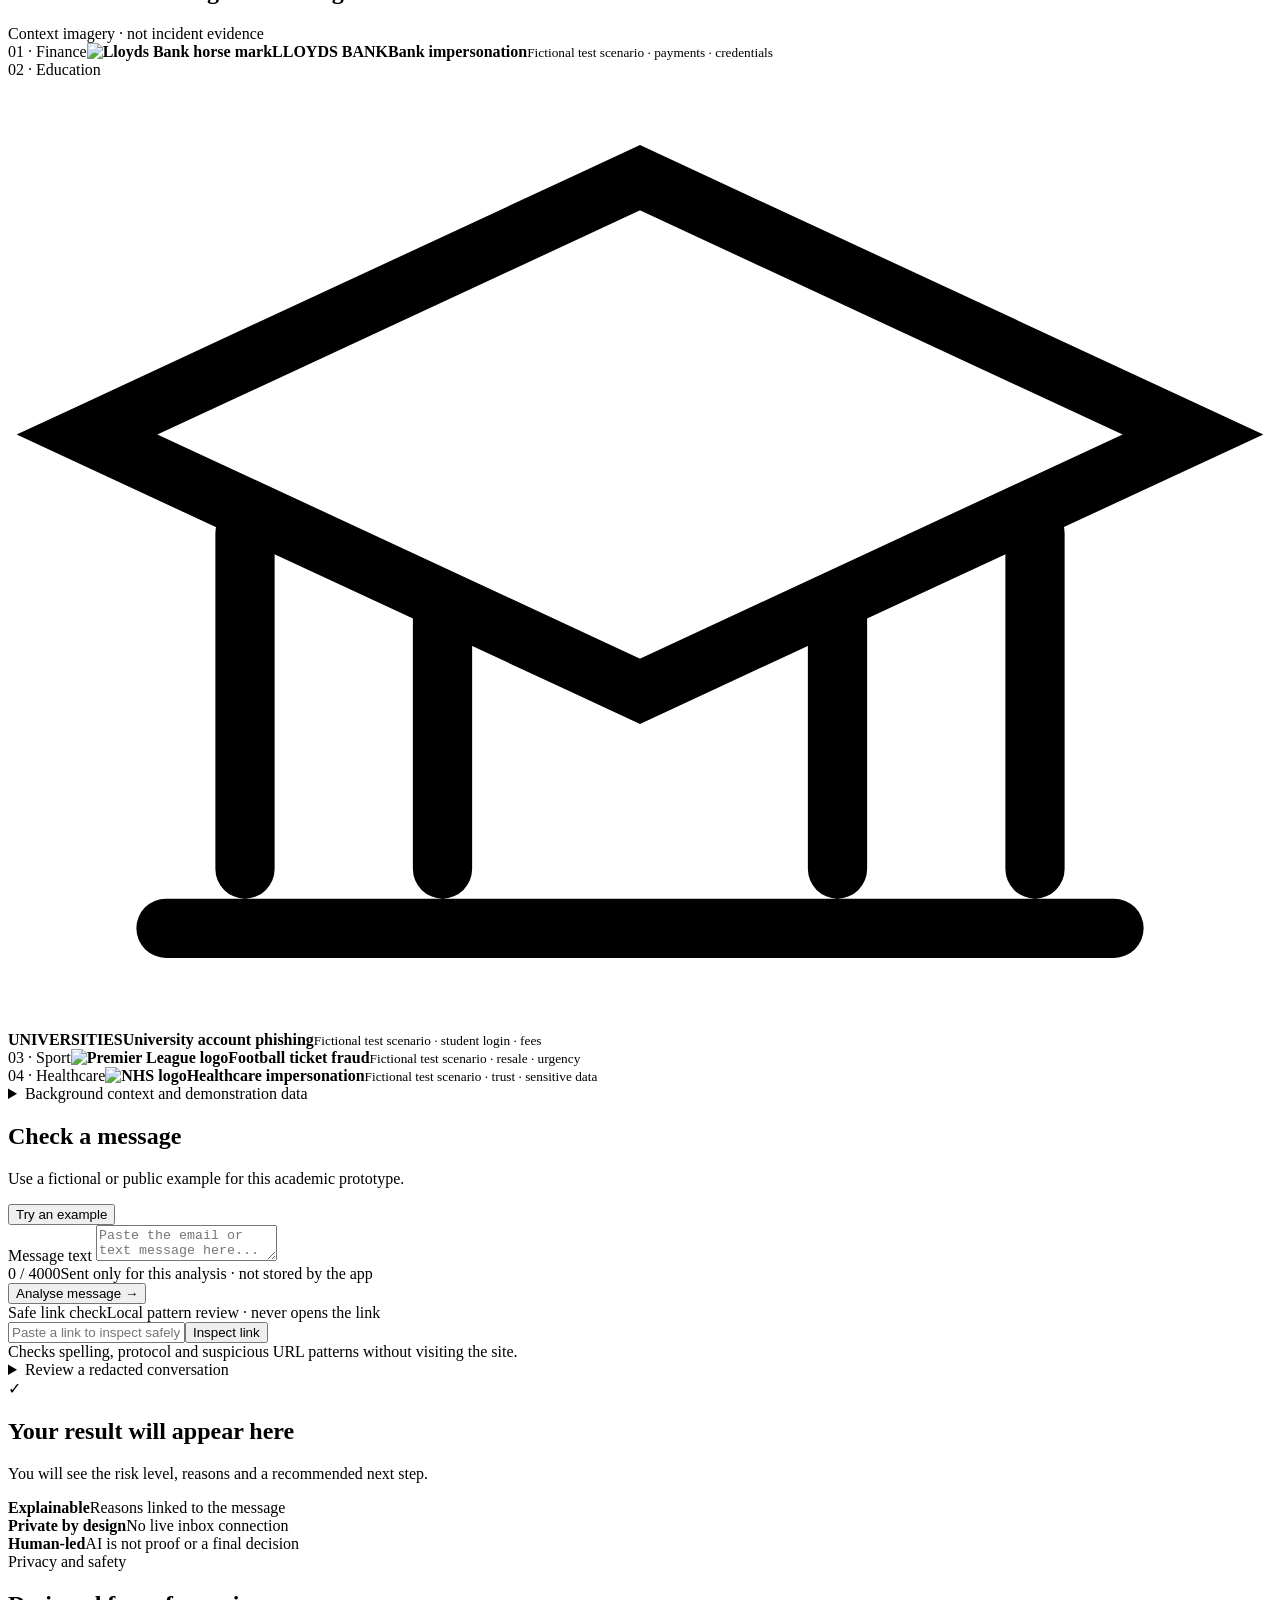
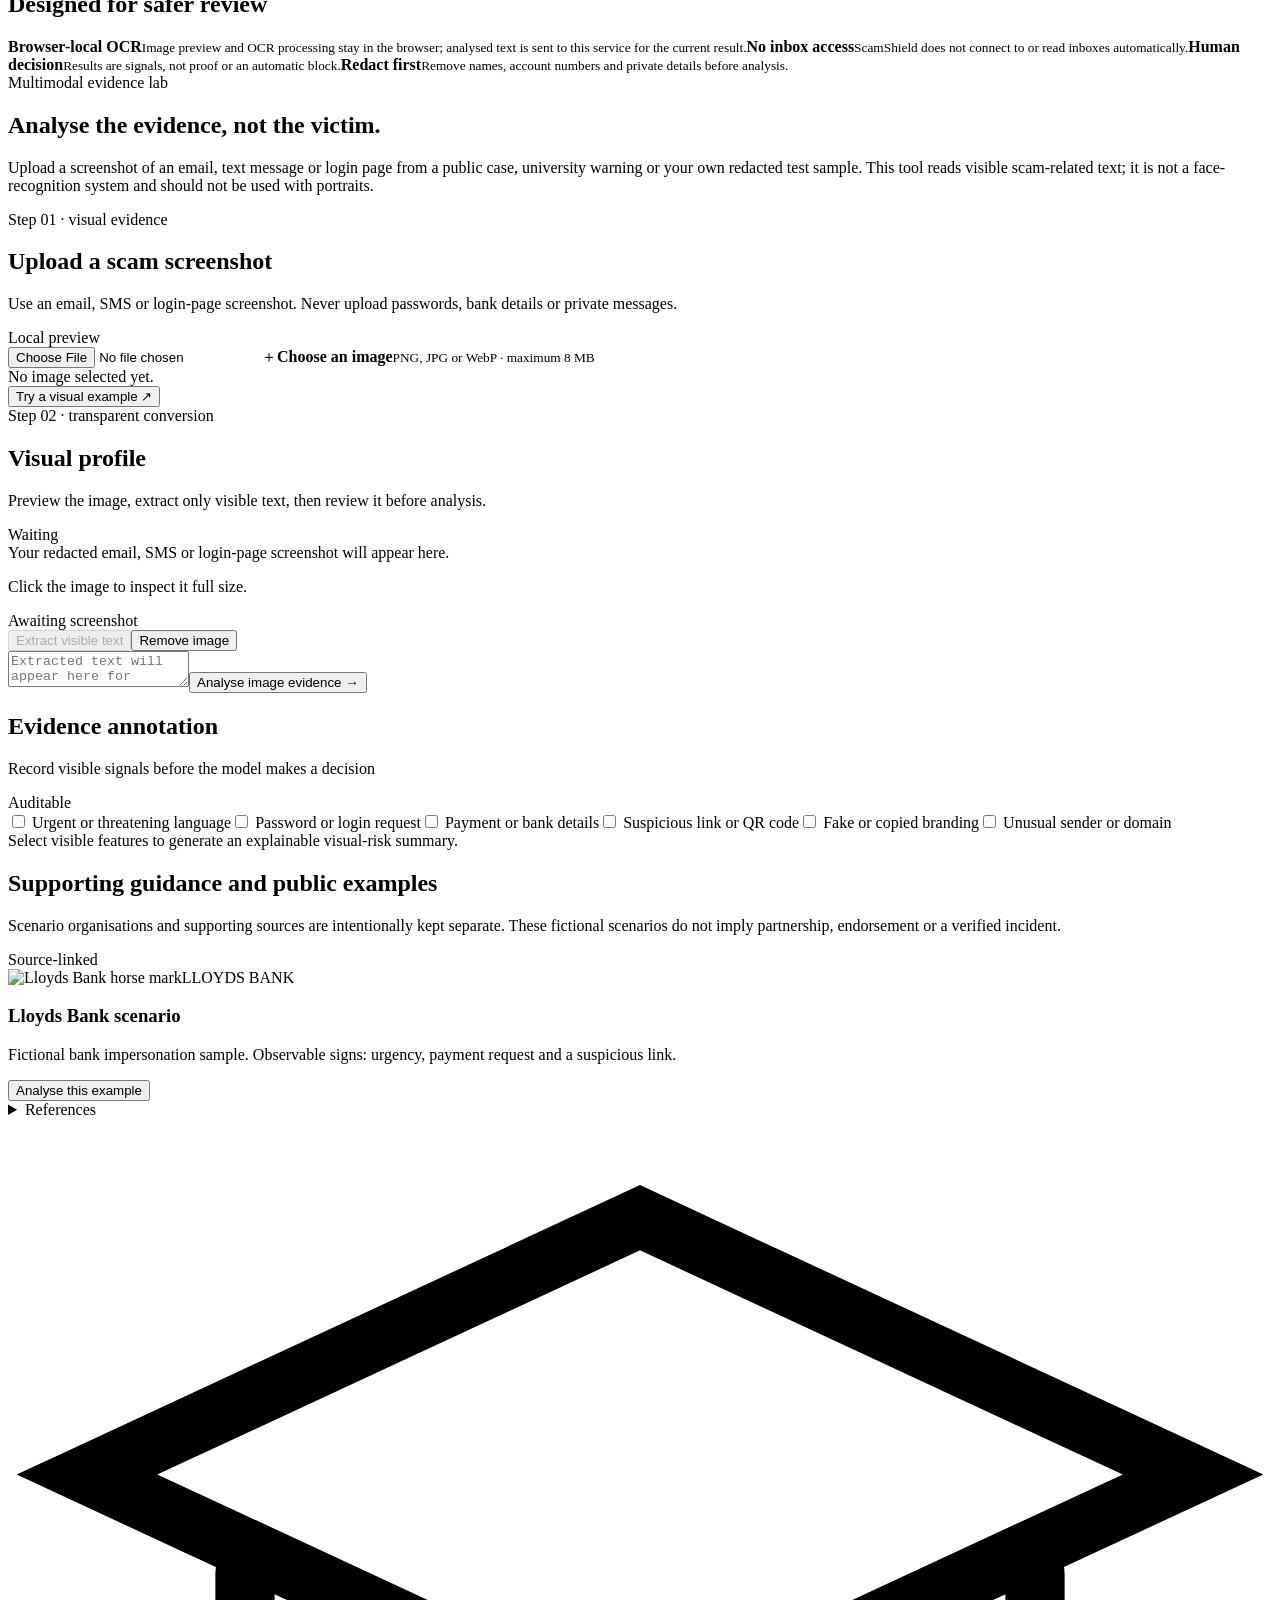
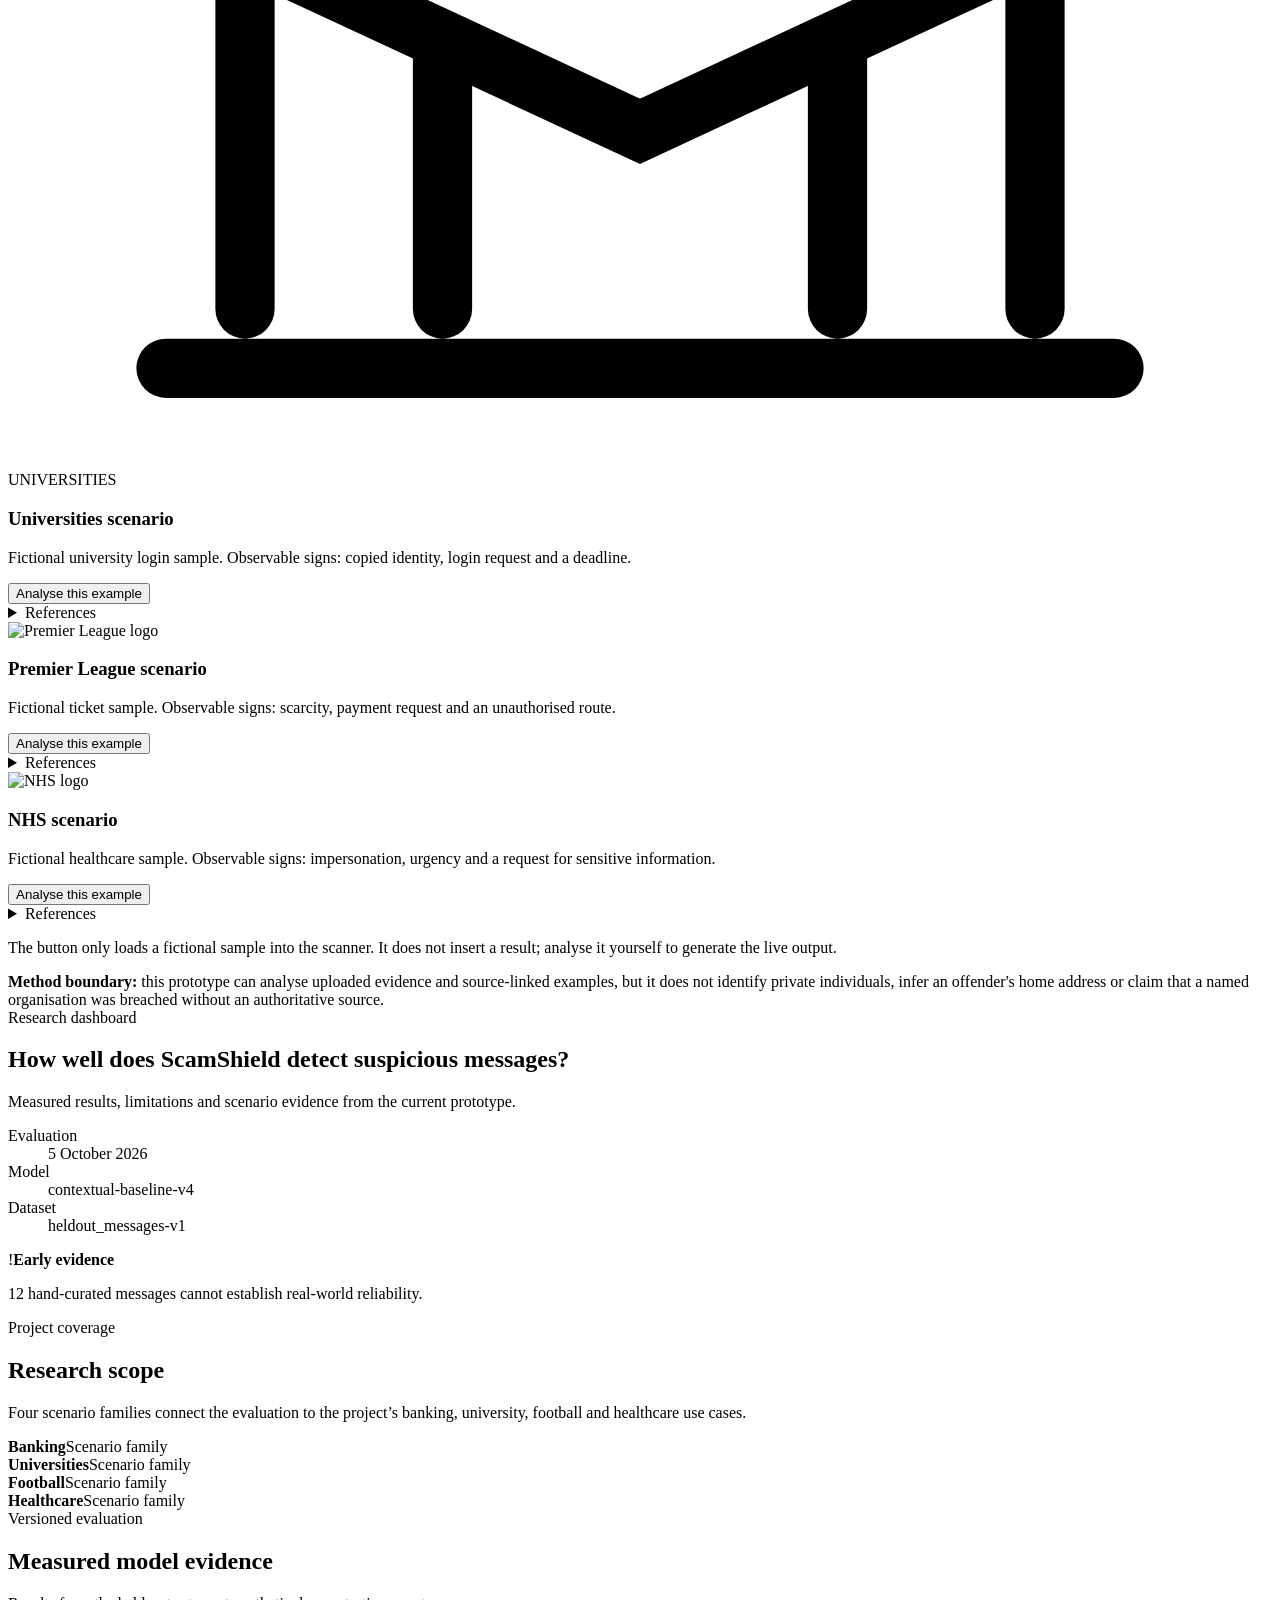
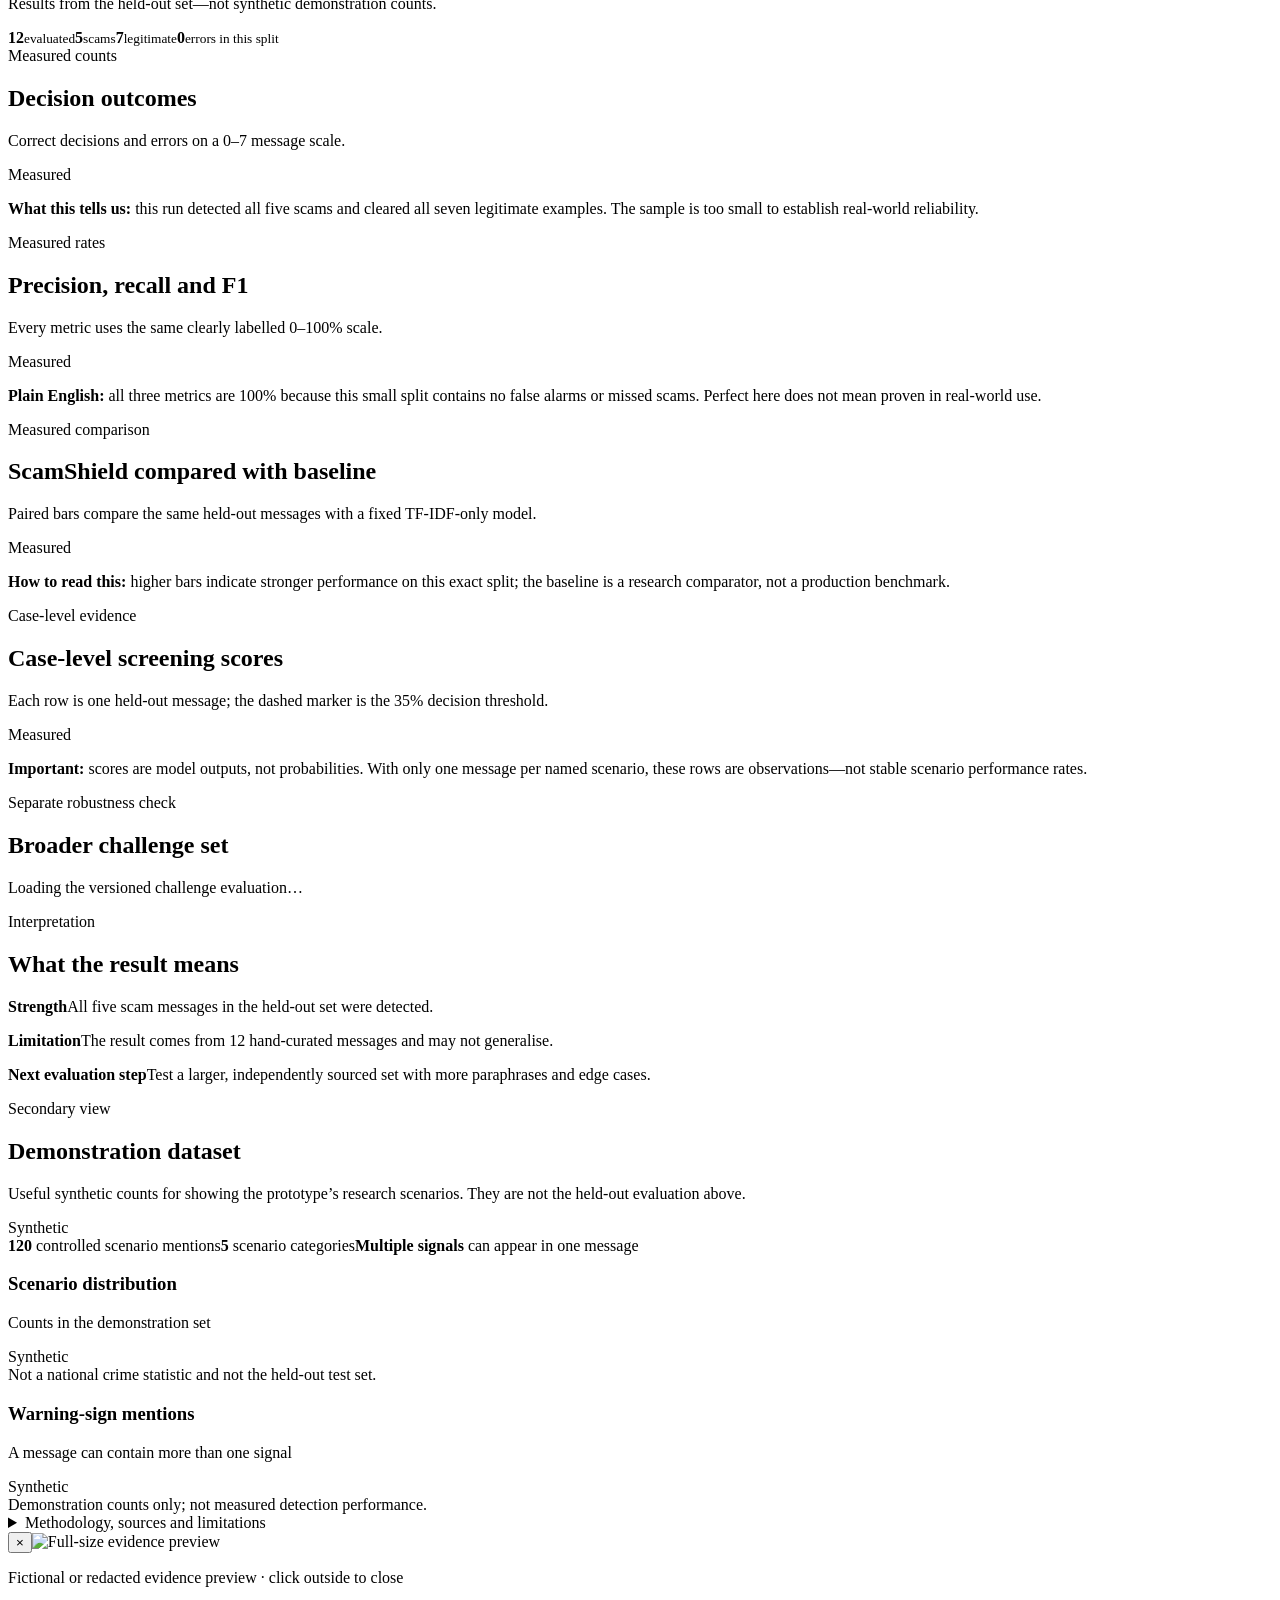
==== commit 6a792e24: "Simplify and rebalance application header" ====
--- a/web/index.html
+++ b/web/index.html
@@ -17,14 +17,13 @@
     <link rel="stylesheet" href="/static/refinement.css?v=1">
     <link rel="stylesheet" href="/static/polish.css?v=1">
     <link rel="stylesheet" href="/static/audit-overrides.css?v=20261005">
-    <link rel="stylesheet" href="/static/motion.css?v=full-page-2">
-    <link rel="stylesheet" href="/static/finishing.css?v=dashboard-2">
+    <link rel="stylesheet" href="/static/motion.css?v=full-page-3">
+    <link rel="stylesheet" href="/static/finishing.css?v=header-clean-4">
 </head>
 <body data-active-view="scanner">
   <header class="topbar">
     <div class="brand"><img class="full-brand-logo" src="/static/scamshield-logo.svg" alt="ScamShield — trust intelligence workspace"><span class="brand-project-credit">Osita Michael · L6 Production Project</span></div>
-    <div class="workspace-crumb"><span class="crumb-dot"></span> Academic research <b>/</b> Scam prevention</div>
-    <nav class="nav"><button class="nav-btn active" data-view="scanner">Scanner</button><button class="nav-btn" data-view="evidence">Evidence lab</button><button class="nav-btn" data-view="dashboard">Research dashboard</button><span class="system-status"><i></i> System online</span><span class="prototype-pill">contextual-v4</span></nav>
+    <nav class="nav" aria-label="Primary navigation"><button class="nav-btn active" data-view="scanner">Scanner</button><button class="nav-btn" data-view="evidence">Evidence lab</button><button class="nav-btn" data-view="dashboard">Research dashboard</button></nav>
     <button id="motionToggle" class="motion-toggle" type="button" aria-pressed="false">Pause motion</button>
   </header>
   <div class="app-motion-bg" aria-hidden="true"></div>
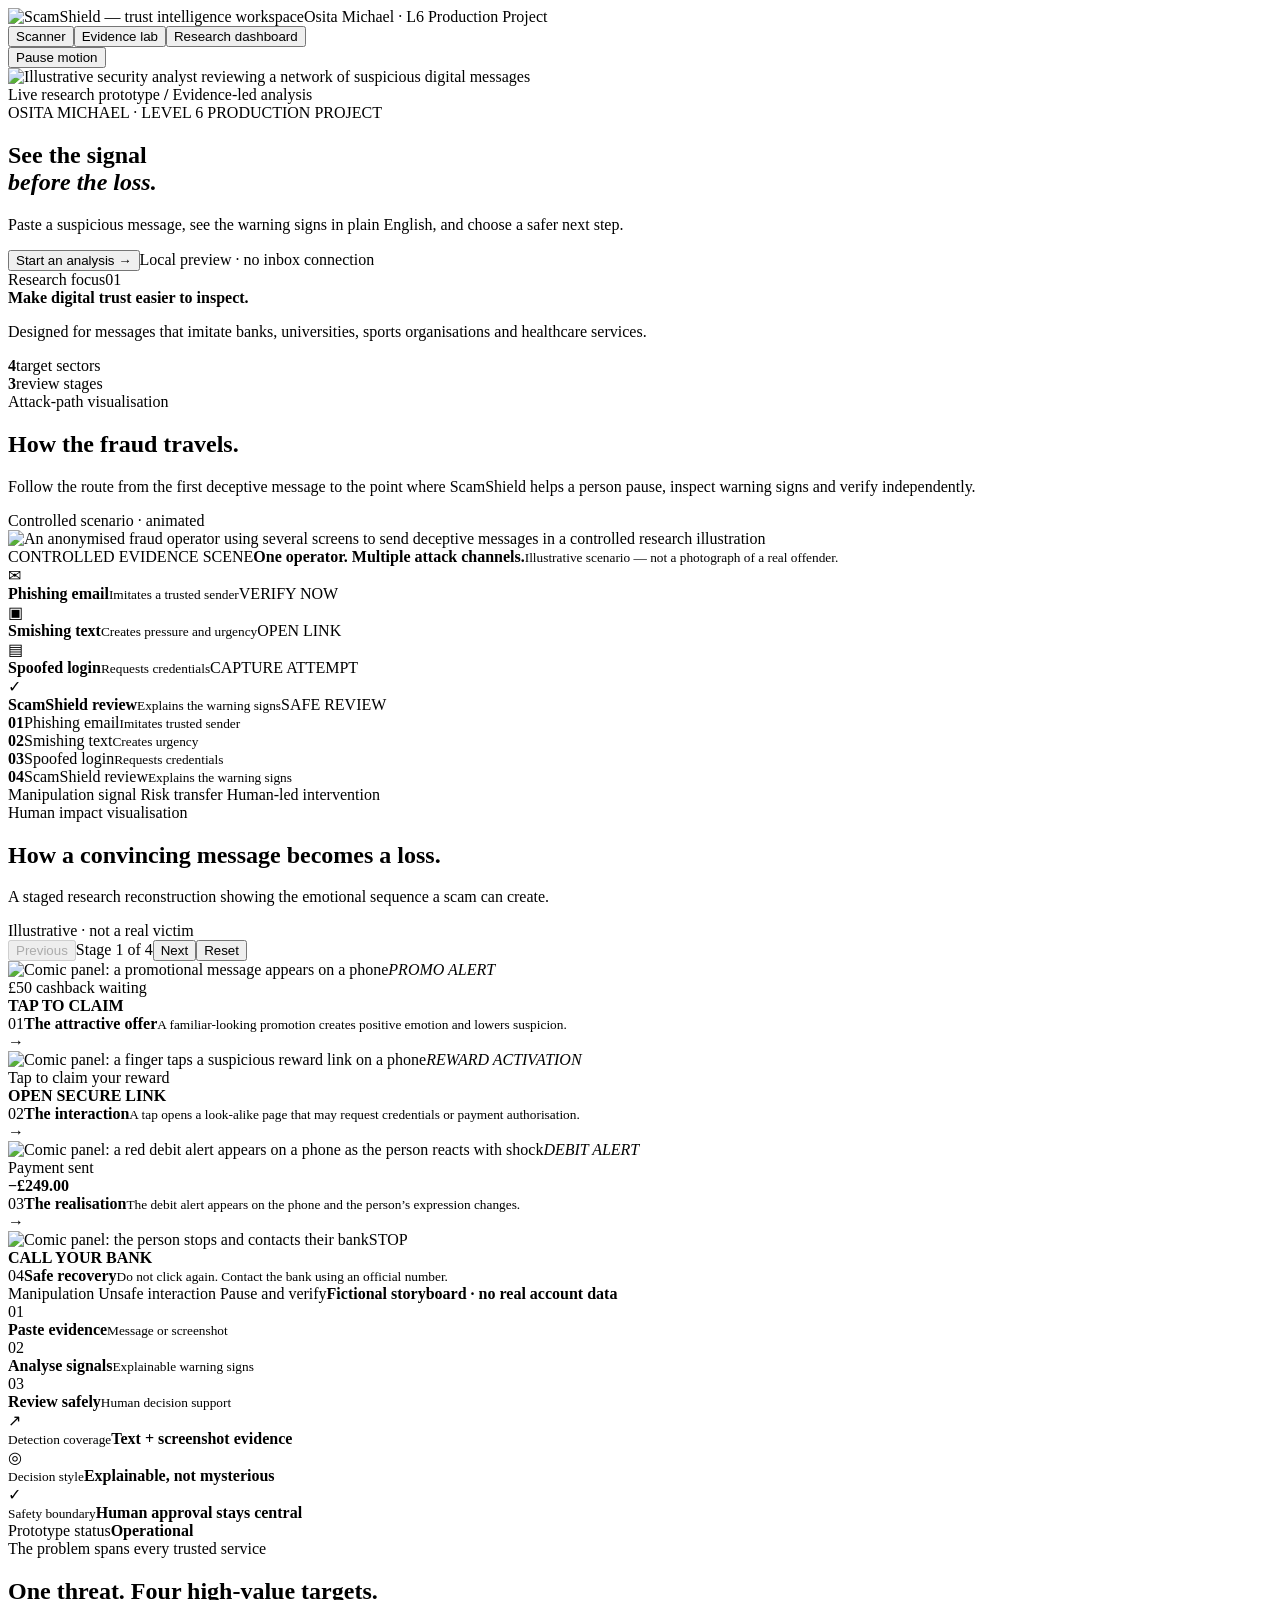
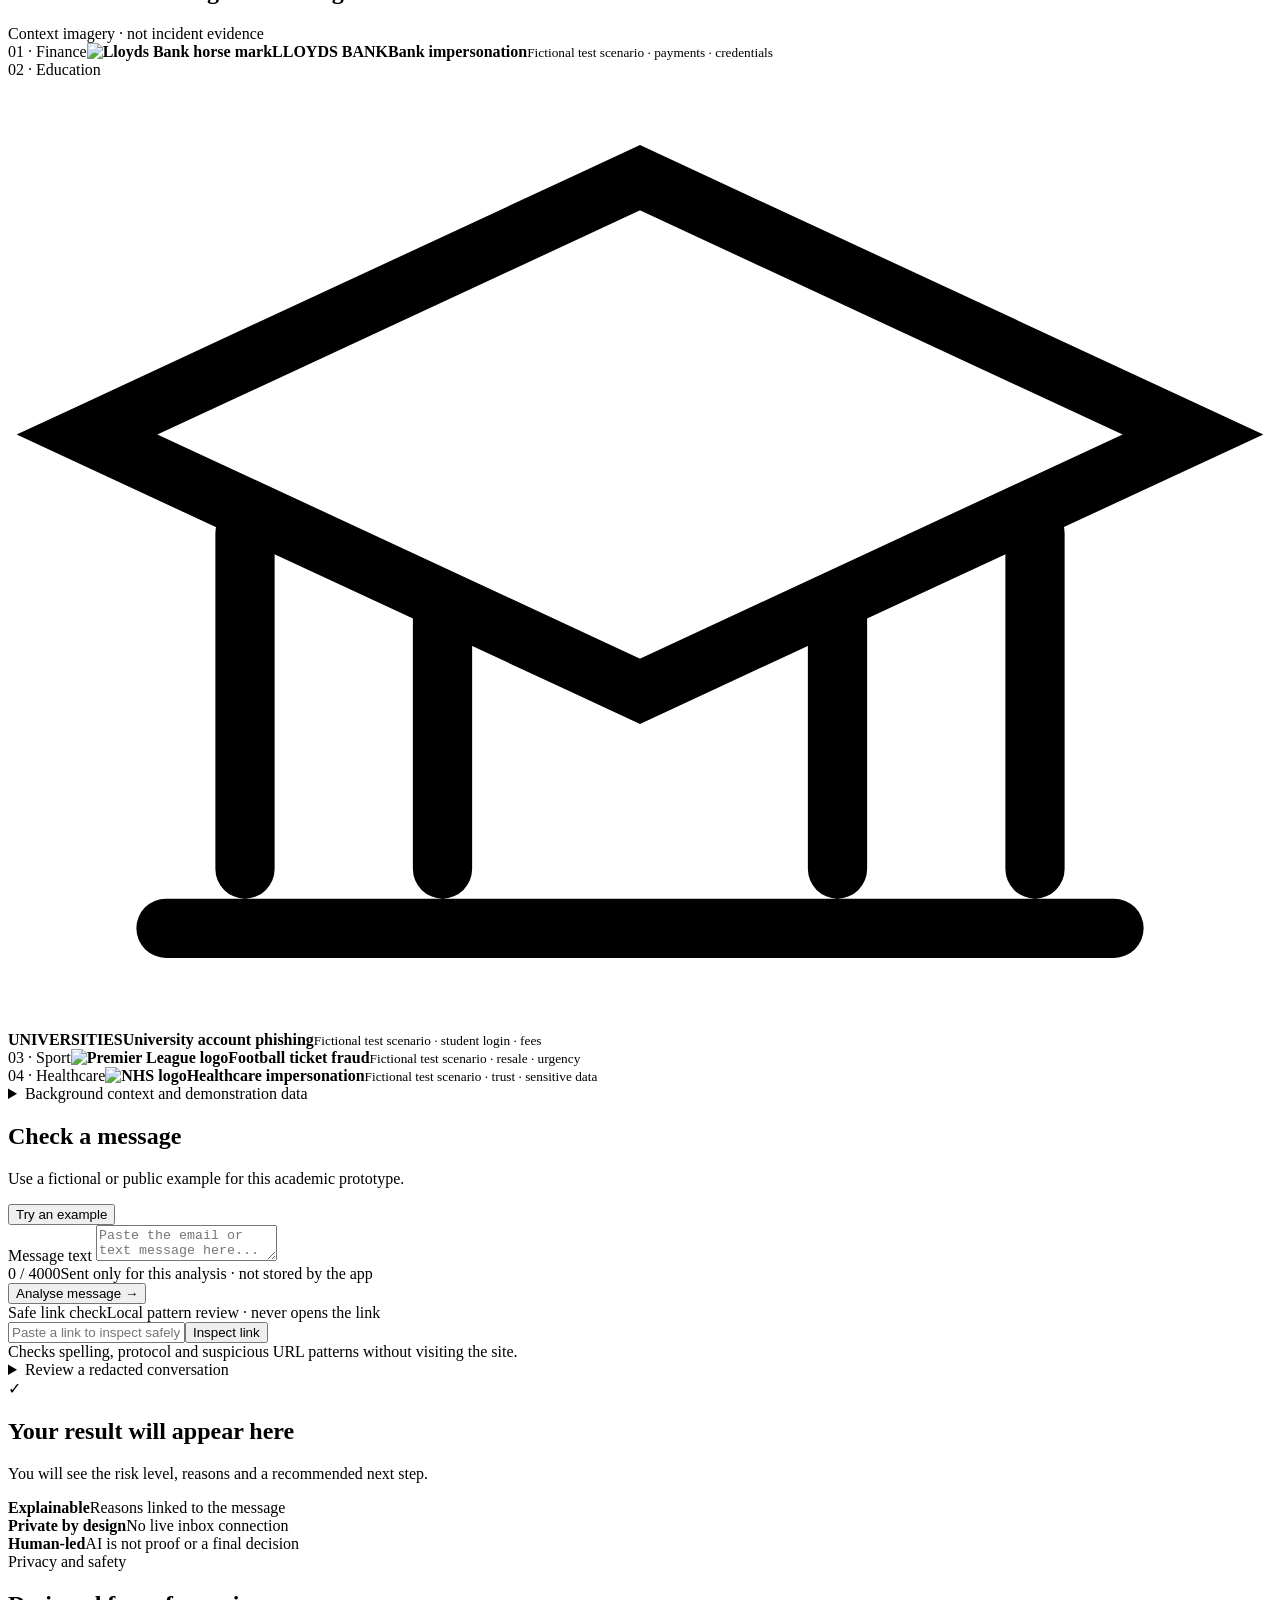
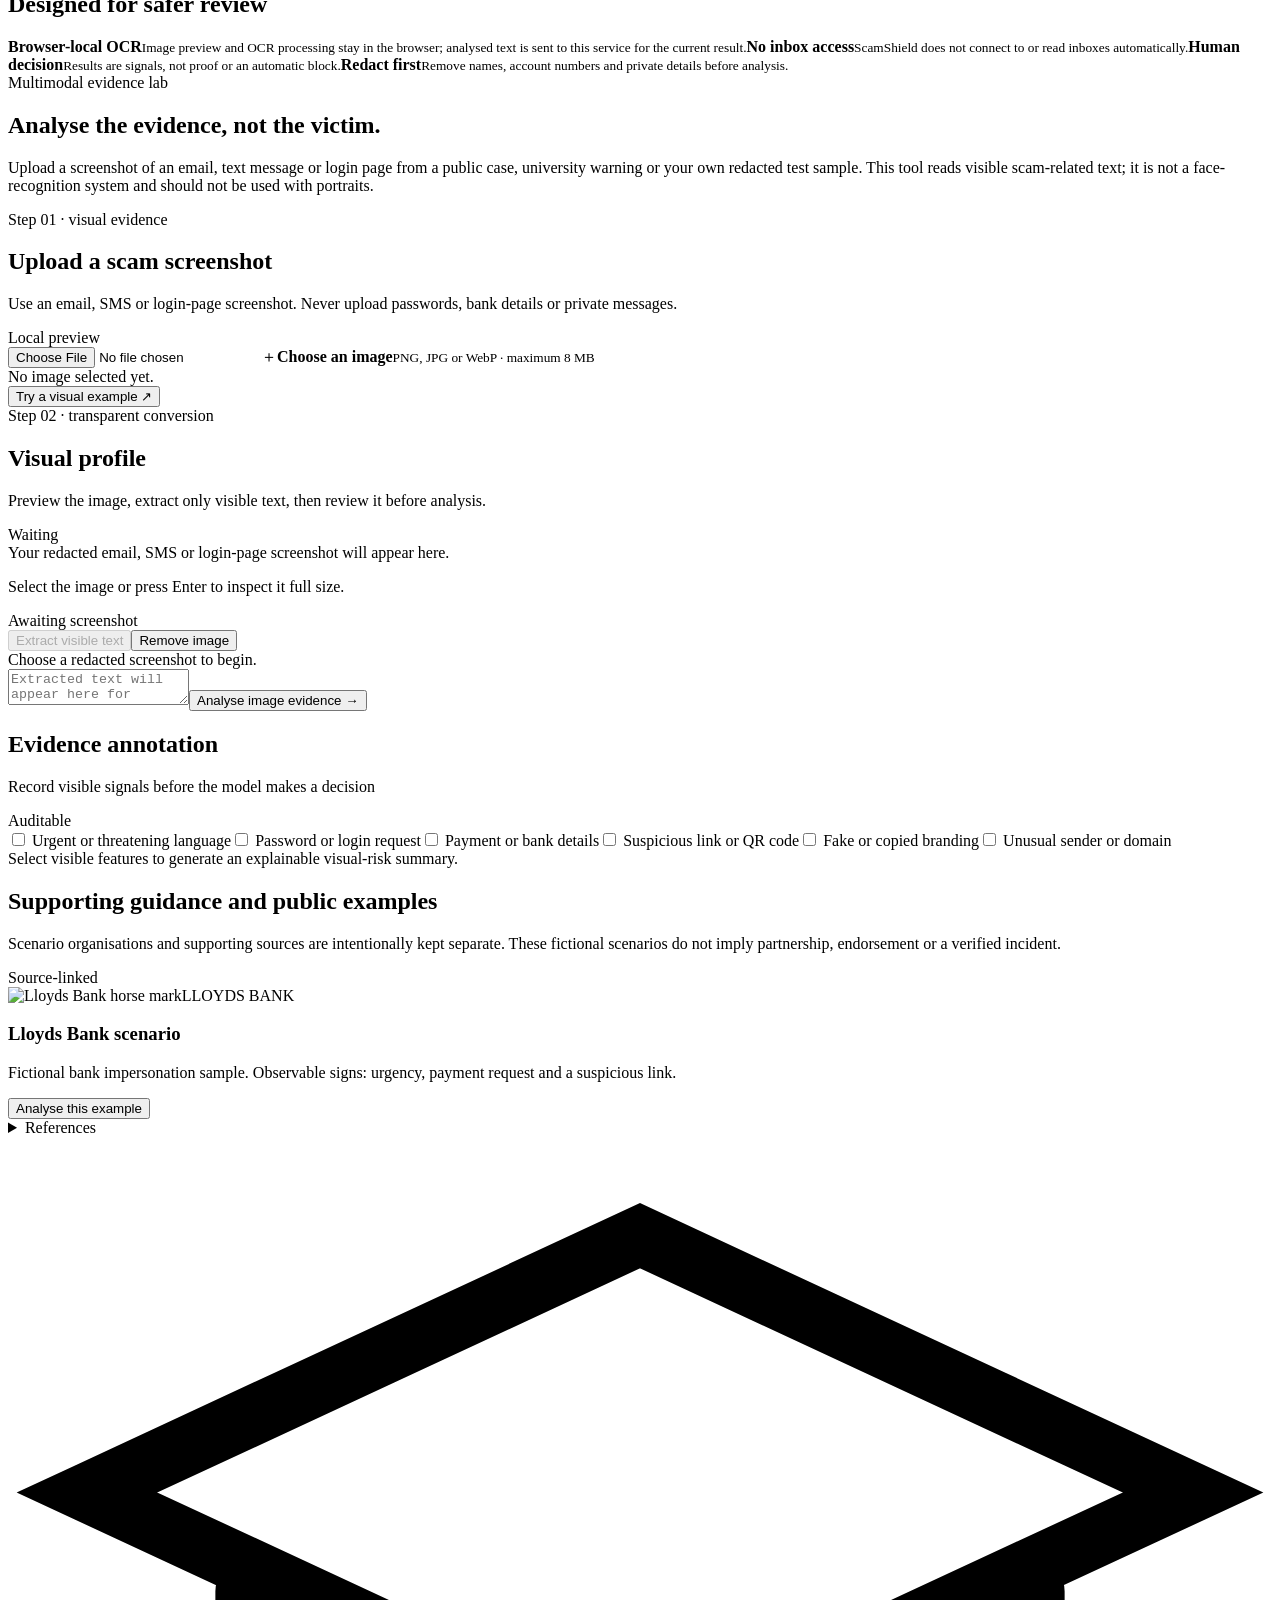
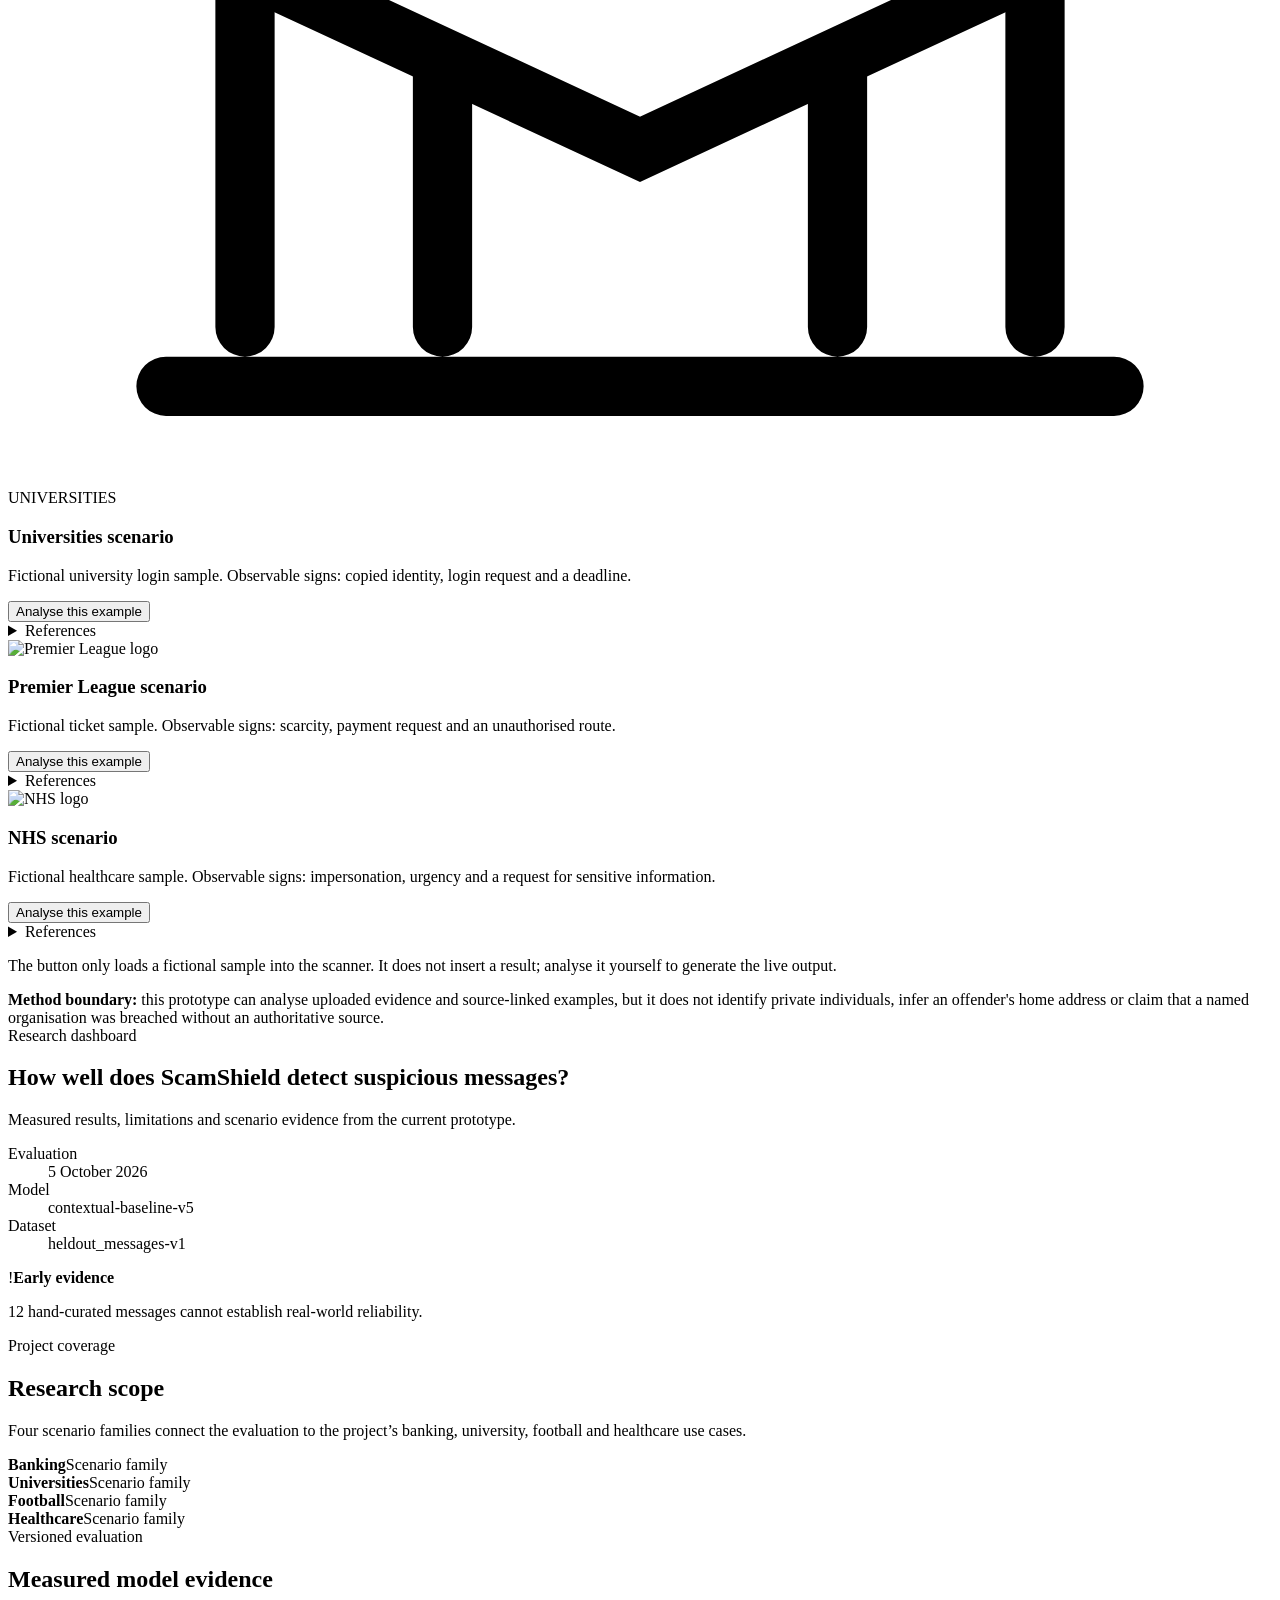
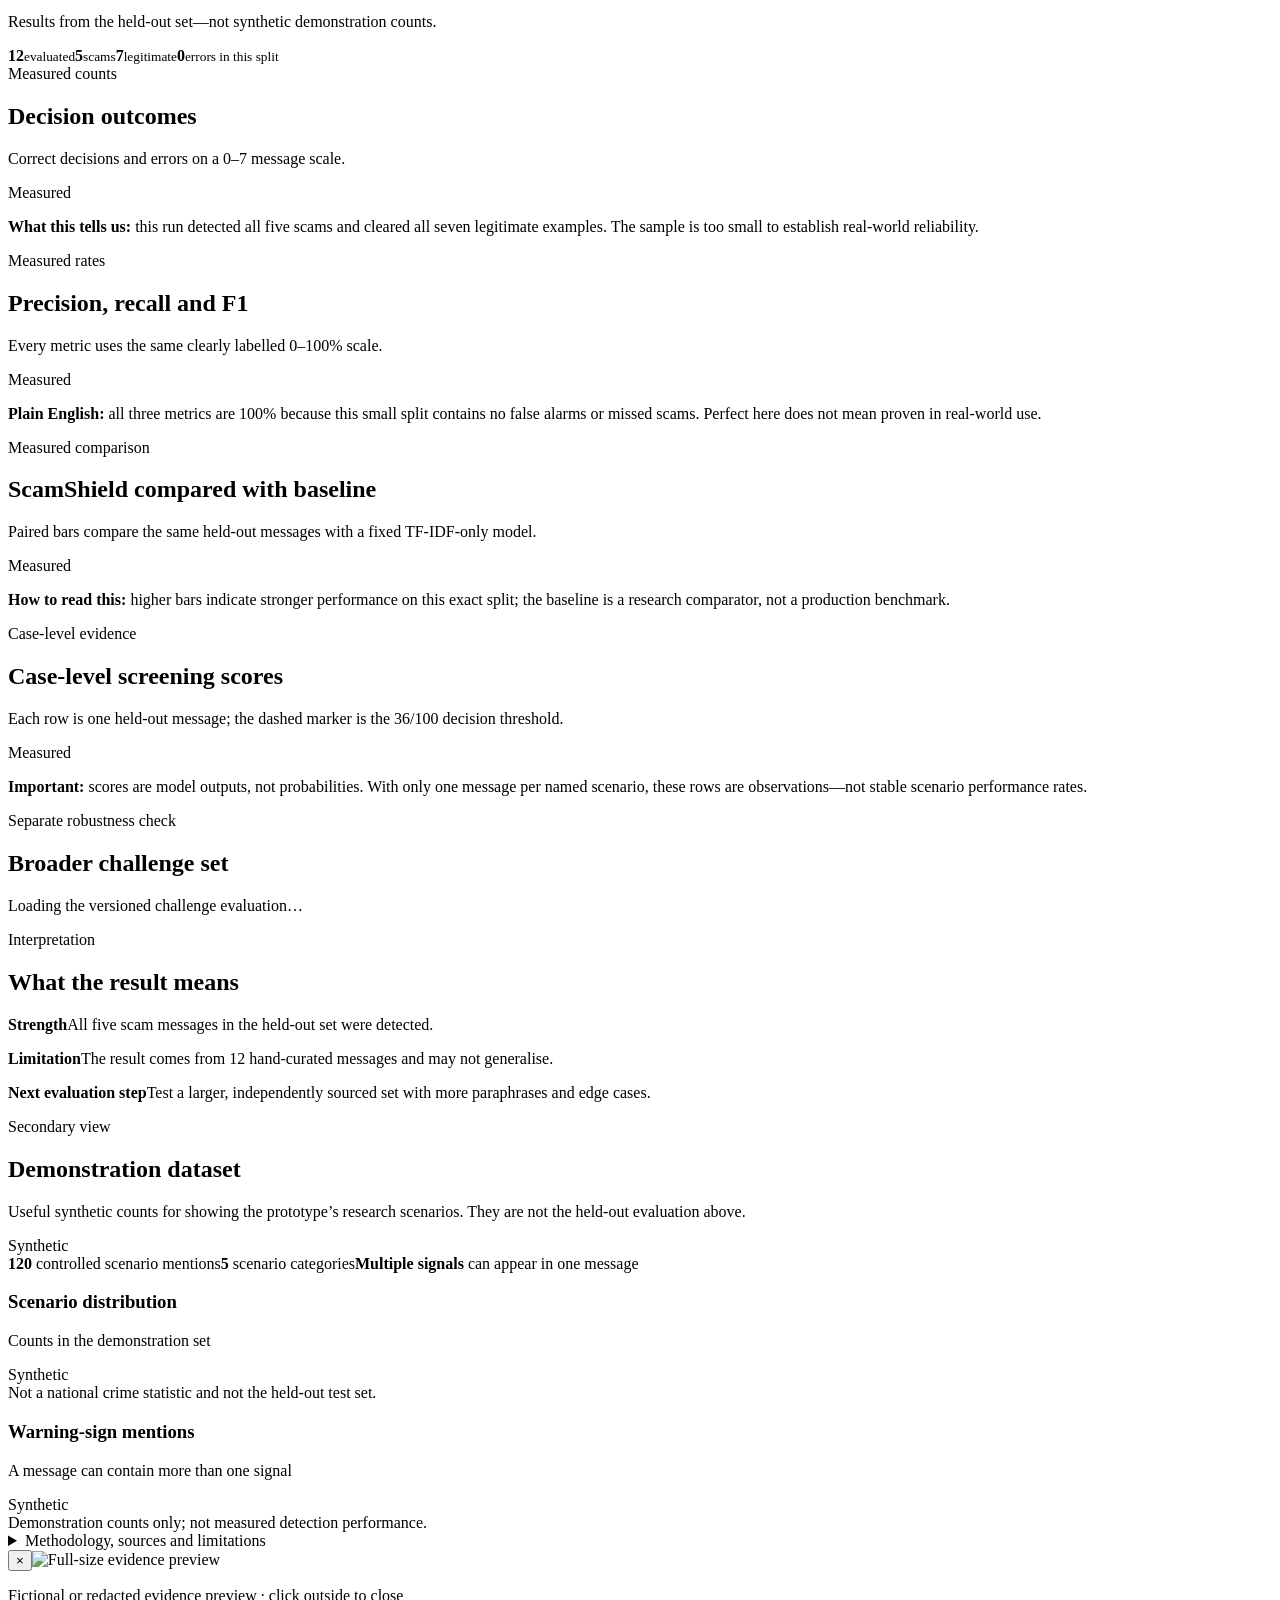
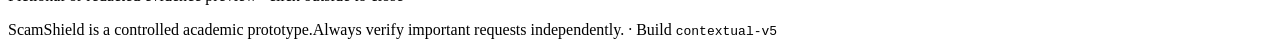
==== commit 32d80fb7: "Complete contextual v5 analysis and evidence workflow" ====
--- a/web/index.html
+++ b/web/index.html
@@ -3,7 +3,7 @@
 <head>
   <meta charset="utf-8">
   <meta name="viewport" content="width=device-width, initial-scale=1">
-  <meta name="scamshield-build" content="contextual-v4">
+  <meta name="scamshield-build" content="contextual-v5">
   <title>ScamShield | A calmer second opinion</title>
   <link rel="icon" href="/static/logo.svg" type="image/svg+xml">
   <link rel="stylesheet" href="/static/styles.css">
@@ -38,7 +38,7 @@
       <aside class="hero-insight"><div class="insight-label"><span>Research focus</span><span class="insight-index">01</span></div><strong>Make digital trust easier to inspect.</strong><p>Designed for messages that imitate banks, universities, sports organisations and healthcare services.</p><div class="insight-metrics"><div><b>4</b><span>target sectors</span></div><div><b>3</b><span>review stages</span></div></div></aside>
     </section>
     <section class="fraud-path view scanner-view" aria-label="How a scam travels">
-      <div class="fraud-path-head"><div><span class="eyebrow">Attack-path visualisation</span><h2>How the fraud travels.</h2><p>Follow the route from the first deceptive message to the moment ScamShield interrupts the loss.</p></div><span class="path-status"><i></i> Controlled scenario · animated</span></div>
+      <div class="fraud-path-head"><div><span class="eyebrow">Attack-path visualisation</span><h2>How the fraud travels.</h2><p>Follow the route from the first deceptive message to the point where ScamShield helps a person pause, inspect warning signs and verify independently.</p></div><span class="path-status"><i></i> Controlled scenario · animated</span></div>
       <div class="fraud-path-stage">
 <img class="fraud-operator-image" src="/static/assets/fraud-operator-scene.jpg" alt="An anonymised fraud operator using several screens to send deceptive messages in a controlled research illustration">
         <div class="fraud-operator-caption"><span class="caption-kicker">CONTROLLED EVIDENCE SCENE</span><strong>One operator. Multiple attack channels.</strong><small>Illustrative scenario — not a photograph of a real offender.</small></div>
@@ -114,7 +114,7 @@
           <div id="imageMeta" class="image-meta empty-meta">No image selected yet.</div>
           <button id="visualExampleBtn" class="secondary visual-example-btn" type="button">Try a visual example ↗</button>
         </div>
-        <div class="preview-card panel"><div class="chart-head"><div><span class="eyebrow">Step 02 · transparent conversion</span><h2>Visual profile</h2><p>Preview the image, extract only visible text, then review it before analysis.</p></div><span id="profileStatus" class="chart-tag">Waiting</span></div><div id="imagePreview" class="image-preview"><div class="preview-placeholder">Your redacted email, SMS or login-page screenshot will appear here.</div></div><p class="preview-hint">Click the image to inspect it full size.</p><div id="visualFlags" class="visual-flags"><span>Awaiting screenshot</span></div><button id="ocrBtn" class="secondary ocr-btn" disabled>Extract visible text</button><button id="removeImageBtn" class="text-button hidden" type="button">Remove image</button><div id="ocrStatus" class="ocr-status"></div><textarea id="ocrText" class="ocr-text" aria-label="Editable extracted text" placeholder="Extracted text will appear here for review"></textarea><button id="useOcrBtn" class="primary ocr-use hidden">Analyse image evidence <span aria-hidden="true">→</span></button><div id="visualResult" class="visual-result hidden"></div></div>
+        <div class="preview-card panel"><div class="chart-head"><div><span class="eyebrow">Step 02 · transparent conversion</span><h2>Visual profile</h2><p>Preview the image, extract only visible text, then review it before analysis.</p></div><span id="profileStatus" class="chart-tag">Waiting</span></div><div id="imagePreview" class="image-preview"><div class="preview-placeholder">Your redacted email, SMS or login-page screenshot will appear here.</div></div><p class="preview-hint">Select the image or press Enter to inspect it full size.</p><div id="visualFlags" class="visual-flags"><span>Awaiting screenshot</span></div><button id="ocrBtn" class="secondary ocr-btn" disabled>Extract visible text</button><button id="removeImageBtn" class="text-button hidden" type="button">Remove image</button><div id="ocrStatus" class="ocr-status" role="status" aria-live="polite">Choose a redacted screenshot to begin.</div><textarea id="ocrText" class="ocr-text" aria-label="Editable extracted text" maxlength="4000" placeholder="Extracted text will appear here for review"></textarea><button id="useOcrBtn" class="primary ocr-use hidden">Analyse image evidence <span aria-hidden="true">→</span></button><div id="visualResult" class="visual-result hidden" role="region" aria-label="Image evidence analysis result"></div></div>
       </div>
       <div class="annotation-card panel"><div class="chart-head"><div><h2>Evidence annotation</h2><p>Record visible signals before the model makes a decision</p></div><span class="chart-tag">Auditable</span></div><div class="annotation-grid"><label><input class="annotation-check" data-weight="3" type="checkbox"> Urgent or threatening language</label><label><input class="annotation-check" data-weight="3" type="checkbox"> Password or login request</label><label><input class="annotation-check" data-weight="4" type="checkbox"> Payment or bank details</label><label><input class="annotation-check" data-weight="2" type="checkbox"> Suspicious link or QR code</label><label><input class="annotation-check" data-weight="2" type="checkbox"> Fake or copied branding</label><label><input class="annotation-check" data-weight="1" type="checkbox"> Unusual sender or domain</label></div><div id="annotationResult" class="annotation-result">Select visible features to generate an explainable visual-risk summary.</div></div>
       <div class="case-library"><div class="chart-head"><div><h2>Supporting guidance and public examples</h2><p>Scenario organisations and supporting sources are intentionally kept separate. These fictional scenarios do not imply partnership, endorsement or a verified incident.</p></div><span class="chart-tag teal">Source-linked</span></div><div class="source-case-grid"><article><div class="source-thumb bank-thumb"><img src="/static/assets/logos/lloyds-bank-official.png" alt="Lloyds Bank horse mark"><span class="logo-wordmark">LLOYDS BANK</span></div><div><h3>Lloyds Bank scenario</h3><p>Fictional bank impersonation sample. Observable signs: urgency, payment request and a suspicious link.</p><button class="case-action" type="button" data-case-text="Lloyds Bank: We noticed unusual activity. Verify your payment immediately using this secure link to keep your account open.">Analyse this example</button><details class="case-references"><summary>References</summary><small>Scenario organisation: Lloyds Bank (fictional sample). Supporting source: <a href="https://www.fca.org.uk/consumers/banking-online-account-scams" target="_blank" rel="noreferrer">FCA consumer guidance</a>.</small></details></div></article><article><div class="source-thumb uni-thumb"><span class="generic-university-mark" aria-hidden="true"><svg viewBox="0 0 64 48" role="img" aria-label="University building mark"><path d="M4 18 32 5l28 13-28 13L4 18Z" fill="none" stroke="currentColor" stroke-width="3"/><path d="M12 23v17m10-13v13m20-13v13m10-17v17M8 43h48" fill="none" stroke="currentColor" stroke-width="3" stroke-linecap="round"/></svg></span><span class="brand-text-only">UNIVERSITIES</span></div><div><h3>Universities scenario</h3><p>Fictional university login sample. Observable signs: copied identity, login request and a deadline.</p><button class="case-action" type="button" data-case-text="Universities: Your student account will be suspended today. Sign in now to confirm your details.">Analyse this example</button><details class="case-references"><summary>References</summary><small>Scenario type: generic university phishing (fictional sample). Supporting source: <a href="https://www.reading.ac.uk/digital-technology-services/-/media/project/functions/digital-technology-services/documents/phishing-may-22-email.pdf" target="_blank" rel="noreferrer">public anti-phishing example</a>.</small></details></div></article><article><div class="source-thumb sport-thumb"><img src="/static/assets/logos/premier-league.svg" alt="Premier League logo"></div><div><h3>Premier League scenario</h3><p>Fictional ticket sample. Observable signs: scarcity, payment request and an unauthorised route.</p><button class="case-action" type="button" data-case-text="Premier League tickets: Last chance. Pay within 10 minutes to secure your match tickets through this resale link.">Analyse this example</button><details class="case-references"><summary>References</summary><small>Scenario organisation: Premier League (fictional sample). Supporting source: <a href="https://www.uefa.com/news-media/news/02a5-20a99f8db810-278e2d7a8e20-1000--uefa-warns-fans-over-risks-of-unauthorised-ticket-purchases/" target="_blank" rel="noreferrer">UEFA warning</a>.</small></details></div></article><article><div class="source-thumb ncsc-thumb"><img src="/static/assets/logos/nhs.svg" alt="NHS logo"></div><div><h3>NHS scenario</h3><p>Fictional healthcare sample. Observable signs: impersonation, urgency and a request for sensitive information.</p><button class="case-action" type="button" data-case-text="NHS: Your appointment record needs urgent confirmation. Reply with your details to avoid cancellation.">Analyse this example</button><details class="case-references"><summary>References</summary><small>Scenario organisation: NHS (fictional sample). Supporting source: <a href="https://www.ncsc.gov.uk/collection/phishing-scams/spot-scams" target="_blank" rel="noreferrer">NCSC phishing guidance</a>.</small></details></div></article></div><p class="case-study-boundary">The button only loads a fictional sample into the scanner. It does not insert a result; analyse it yourself to generate the live output.</p></div>
@@ -123,7 +123,7 @@
     <section class="dashboard view dashboard-view hidden">
       <header class="dashboard-research-hero">
         <div class="dashboard-research-copy"><span class="eyebrow">Research dashboard</span><h1>How well does ScamShield detect suspicious messages?</h1><p>Measured results, limitations and scenario evidence from the current prototype.</p></div>
-        <dl class="dashboard-metadata" aria-label="Evaluation metadata"><div><dt>Evaluation</dt><dd id="dashboardEvaluationDate">5 October 2026</dd></div><div><dt>Model</dt><dd id="dashboardModelVersion">contextual-baseline-v4</dd></div><div><dt>Dataset</dt><dd id="dashboardDatasetVersion">heldout_messages-v1</dd></div></dl>
+        <dl class="dashboard-metadata" aria-label="Evaluation metadata"><div><dt>Evaluation</dt><dd id="dashboardEvaluationDate">5 October 2026</dd></div><div><dt>Model</dt><dd id="dashboardModelVersion">contextual-baseline-v5</dd></div><div><dt>Dataset</dt><dd id="dashboardDatasetVersion">heldout_messages-v1</dd></div></dl>
       </header>
       <div class="dashboard-evidence-warning" role="note"><span aria-hidden="true">!</span><strong>Early evidence</strong><p>12 hand-curated messages cannot establish real-world reliability.</p></div>
 
@@ -144,7 +144,7 @@
           <article class="chart-card results-chart-card confusion-card"><div class="chart-head"><div><span class="chart-kicker">Measured counts</span><h2>Decision outcomes</h2><p>Correct decisions and errors on a 0–7 message scale.</p></div><span class="chart-tag measured">Measured</span></div><div id="confusionChart" class="outcome-bar-chart" aria-label="Decision outcome count chart"></div><div id="confusionTable" class="accessible-table"></div><p class="chart-explanation"><strong>What this tells us:</strong> this run detected all five scams and cleared all seven legitimate examples. The sample is too small to establish real-world reliability.</p></article>
           <article class="chart-card results-chart-card"><div class="chart-head"><div><span class="chart-kicker">Measured rates</span><h2>Precision, recall and F1</h2><p>Every metric uses the same clearly labelled 0–100% scale.</p></div><span class="chart-tag measured">Measured</span></div><div id="metricChart" class="metric-chart" aria-label="Precision, recall and F1 horizontal bar chart"></div><div id="metricTable" class="accessible-table"></div><p class="chart-explanation"><strong>Plain English:</strong> all three metrics are 100% because this small split contains no false alarms or missed scams. Perfect here does not mean proven in real-world use.</p></article>
           <article class="chart-card results-chart-card wide-chart-card"><div class="chart-head"><div><span class="chart-kicker">Measured comparison</span><h2>ScamShield compared with baseline</h2><p>Paired bars compare the same held-out messages with a fixed TF-IDF-only model.</p></div><span class="chart-tag measured">Measured</span></div><div id="baselineChart" class="comparison-bar-chart" aria-live="polite"></div><div id="baselineTable" class="accessible-table"></div><p class="chart-explanation"><strong>How to read this:</strong> higher bars indicate stronger performance on this exact split; the baseline is a research comparator, not a production benchmark.</p></article>
-          <article class="chart-card results-chart-card wide-chart-card scenario-performance-card"><div class="chart-head"><div><span class="chart-kicker">Case-level evidence</span><h2>Case-level screening scores</h2><p>Each row is one held-out message; the dashed marker is the 35% decision threshold.</p></div><span class="chart-tag measured">Measured</span></div><div id="scenarioChart" class="scenario-score-chart" aria-label="Case-level model screening score chart"></div><div id="scenarioTable" class="accessible-table"></div><p class="chart-explanation"><strong>Important:</strong> scores are model outputs, not probabilities. With only one message per named scenario, these rows are observations—not stable scenario performance rates.</p></article>
+          <article class="chart-card results-chart-card wide-chart-card scenario-performance-card"><div class="chart-head"><div><span class="chart-kicker">Case-level evidence</span><h2>Case-level screening scores</h2><p>Each row is one held-out message; the dashed marker is the 36/100 decision threshold.</p></div><span class="chart-tag measured">Measured</span></div><div id="scenarioChart" class="scenario-score-chart" aria-label="Case-level model screening score chart"></div><div id="scenarioTable" class="accessible-table"></div><p class="chart-explanation"><strong>Important:</strong> scores are model outputs, not probabilities. With only one message per named scenario, these rows are observations—not stable scenario performance rates.</p></article>
         </div>
       </section>
 
@@ -155,13 +155,13 @@
 
       <section class="demo-section"><div class="section-kicker"><div><span class="chart-kicker">Secondary view</span><h2>Demonstration dataset</h2><p>Useful synthetic counts for showing the prototype’s research scenarios. They are not the held-out evaluation above.</p></div><span class="chart-tag synthetic">Synthetic</span></div><div class="demo-meta"><span><b>120</b> controlled scenario mentions</span><span><b>5</b> scenario categories</span><span><b>Multiple signals</b> can appear in one message</span></div><div class="demo-chart-grid"><article class="chart-card"><div class="chart-head"><div><h3>Scenario distribution</h3><p>Counts in the demonstration set</p></div><span class="chart-tag synthetic">Synthetic</span></div><div id="sectorChart" class="bars"></div><div class="chart-note">Not a national crime statistic and not the held-out test set.</div></article><article class="chart-card"><div class="chart-head"><div><h3>Warning-sign mentions</h3><p>A message can contain more than one signal</p></div><span class="chart-tag synthetic">Synthetic</span></div><div id="signalChart" class="bars"></div><div class="chart-note">Demonstration counts only; not measured detection performance.</div></article></div></section>
 
-      <details class="methodology-disclosure"><summary>Methodology, sources and limitations</summary><div class="disclosure-grid"><div><h3>Evaluation</h3><p>Held-out messages are stored in <code>data/heldout_messages.csv</code>; the result is generated by the reproducible evaluator and served from <code>data/evaluation_results.json</code>. The current version has 12 messages: 7 legitimate and 5 phishing.</p><p>The measured comparator is a TF-IDF-only score at a fixed 0.5 threshold on the same held-out split. It is a simple research baseline, not a production benchmark.</p></div><div><h3>Public sources</h3><ul><li><a href="https://www.ons.gov.uk/peoplepopulationandcommunity/crimeandjustice/articles/natureoffraudandcomputermisuseinenglandandwales/yearendingmarch2025/previous/" target="_blank" rel="noreferrer">ONS fraud and computer misuse estimates</a></li><li><a href="https://www.gov.uk/government/publications/fraud-strategy-2026-to-2029" target="_blank" rel="noreferrer">UK Fraud Strategy 2026 to 2029</a></li><li><a href="https://www.ncsc.gov.uk/collection/phishing-scams/spot-scams" target="_blank" rel="noreferrer">NCSC phishing guidance</a></li></ul><p>Public figures are background context only; they are not model outputs.</p></div></div></details>
+      <details class="methodology-disclosure"><summary>Methodology, sources and limitations</summary><div class="disclosure-grid"><div><h3>Evaluation</h3><p>Held-out messages are stored separately from development examples. A reproducible evaluator creates the single versioned result used by every chart. The current held-out set has 12 messages: 7 legitimate and 5 phishing, with a decision threshold of 36/100.</p><p><a href="/data/evaluation_results.json" download>Download held-out evaluation JSON</a> · <a href="/data/challenge_evaluation.json" download>Download development challenge JSON</a></p><p>The TF-IDF-only comparator uses the same held-out split at a fixed 0.5 threshold. It is a simple research baseline, not a production benchmark.</p></div><div><h3>Public sources</h3><ul><li><a href="https://www.ons.gov.uk/peoplepopulationandcommunity/crimeandjustice/articles/natureoffraudandcomputermisuseinenglandandwales/yearendingmarch2025/previous/" target="_blank" rel="noreferrer">ONS fraud and computer misuse estimates</a></li><li><a href="https://www.gov.uk/government/publications/fraud-strategy-2026-to-2029" target="_blank" rel="noreferrer">UK Fraud Strategy 2026 to 2029</a></li><li><a href="https://www.ncsc.gov.uk/collection/phishing-scams/spot-scams" target="_blank" rel="noreferrer">NCSC phishing guidance</a></li></ul><p>Public figures are background context only; they are not model outputs.</p></div></div></details>
     </section>
   </main>
   <div id="imageLightbox" class="image-lightbox hidden" role="dialog" aria-modal="true" aria-label="Full-size evidence image"><button id="closeLightbox" class="lightbox-close" type="button" aria-label="Close full-size image">×</button><img id="lightboxImage" alt="Full-size evidence preview"><p>Fictional or redacted evidence preview · click outside to close</p></div>
-  <footer><span>ScamShield is a controlled academic prototype.</span><span>Always verify important requests independently. · Build <code>contextual-v4</code></span></footer>
+  <footer><span>ScamShield is a controlled academic prototype.</span><span>Always verify important requests independently. · Build <code>contextual-v5</code></span></footer>
   <script src="https://cdn.jsdelivr.net/npm/tesseract.js@5/dist/tesseract.min.js"></script>
   <script src="/static/conversation.js?v=1"></script>
-  <script src="/static/app.js?v=dashboard-2"></script>
+  <script src="/static/app.js?v=contextual-v5"></script>
 </body>
 </html>
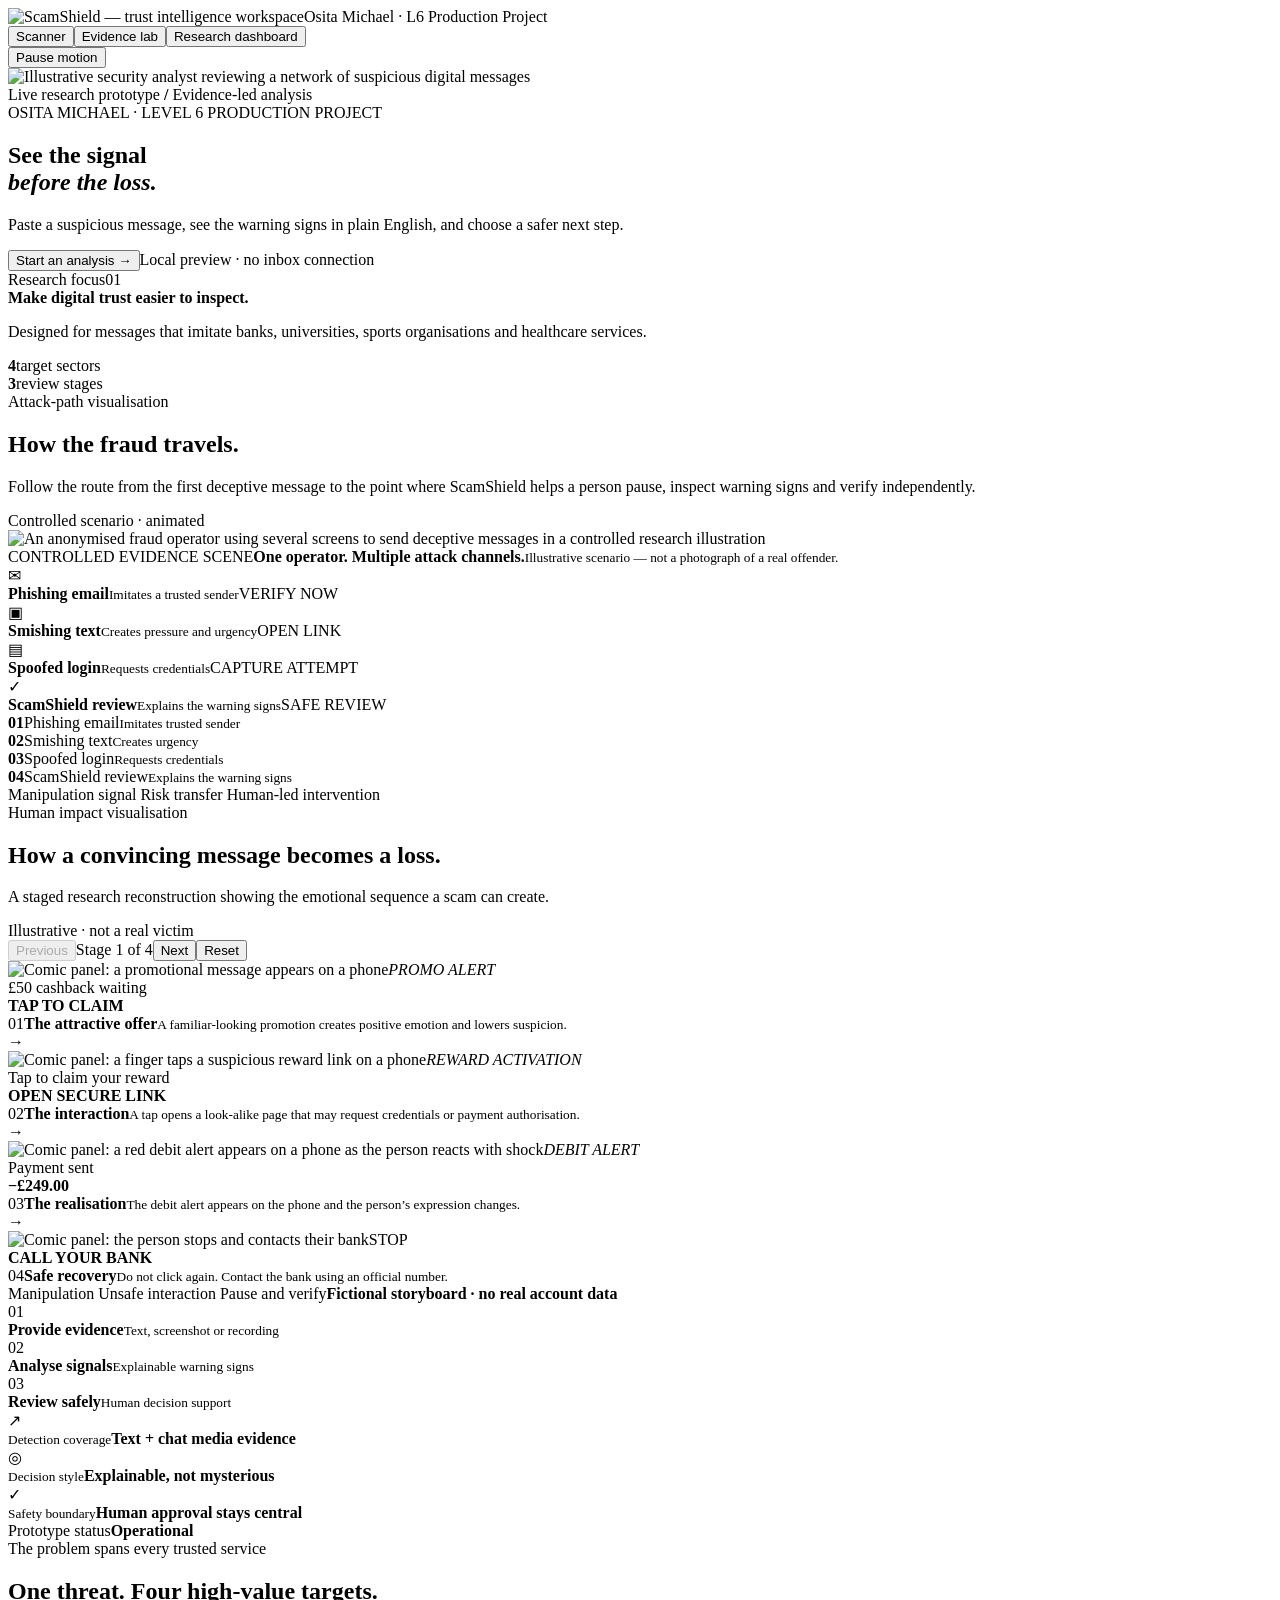
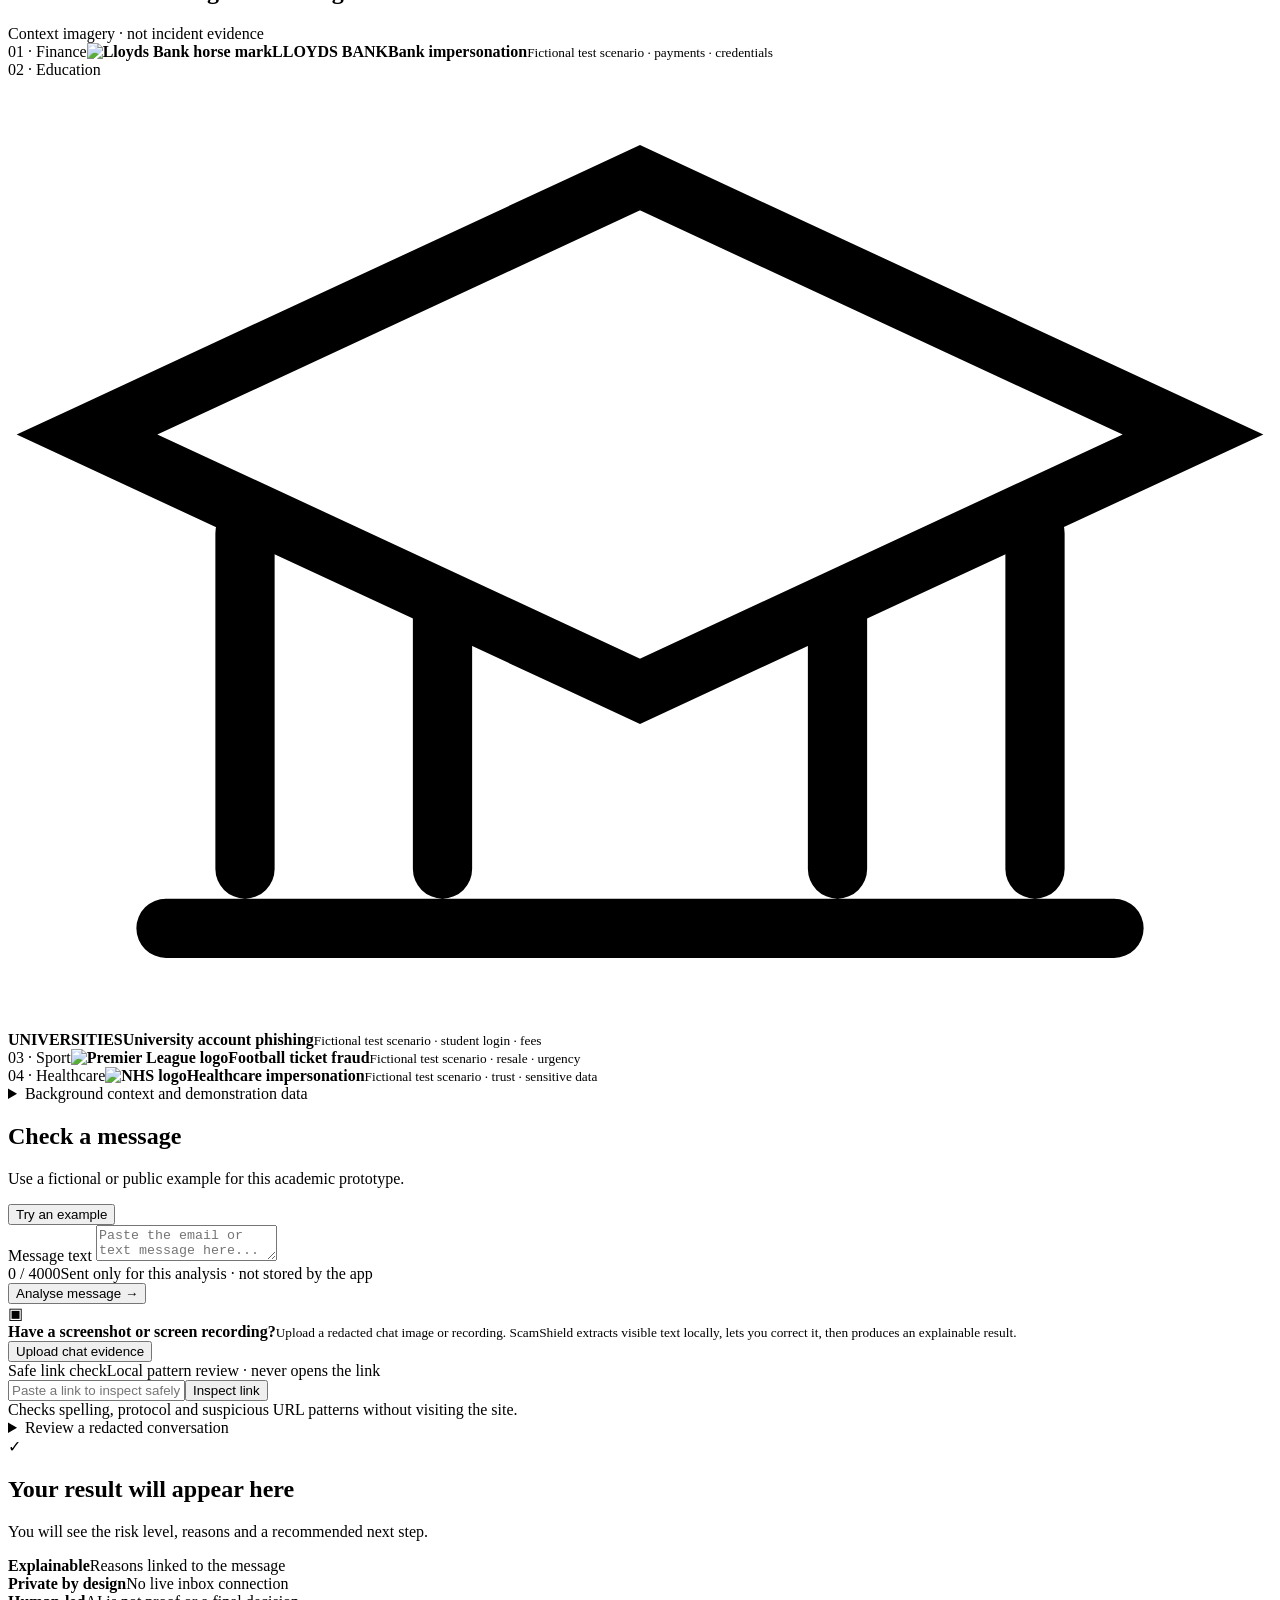
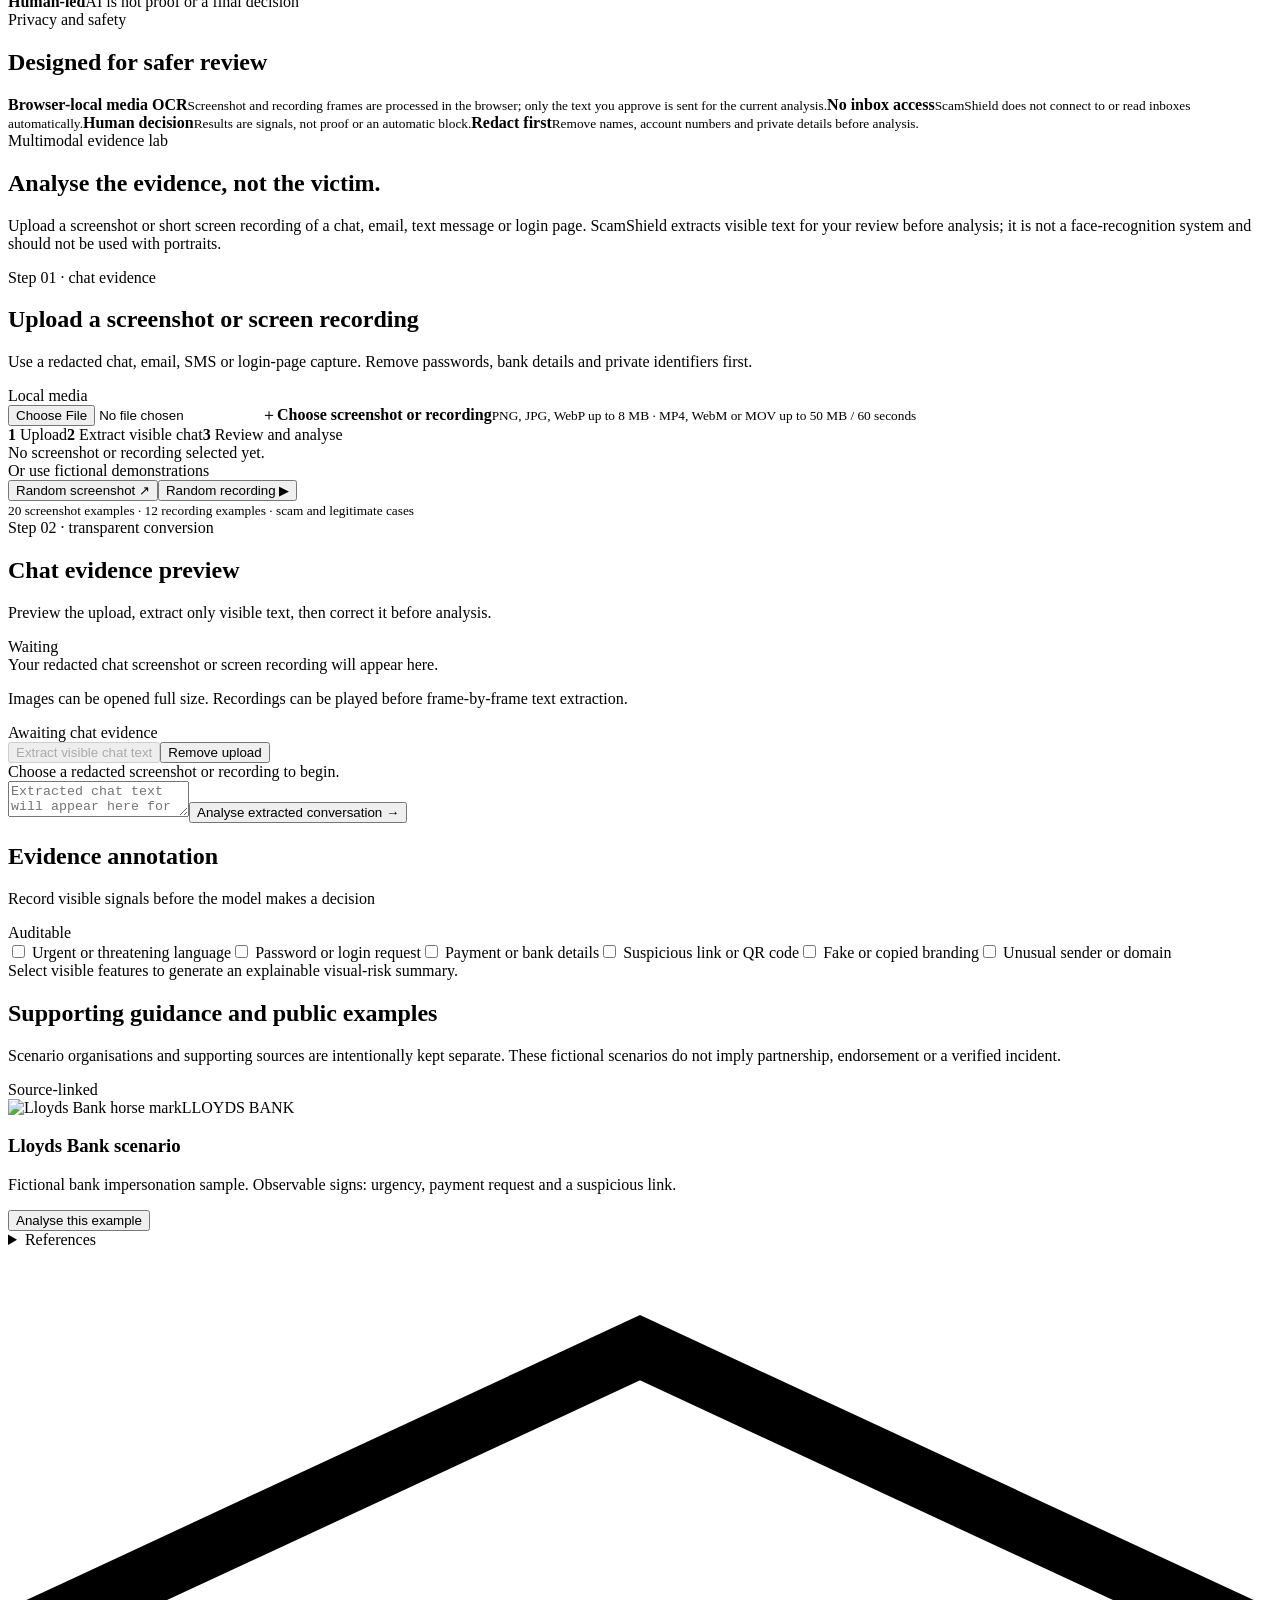
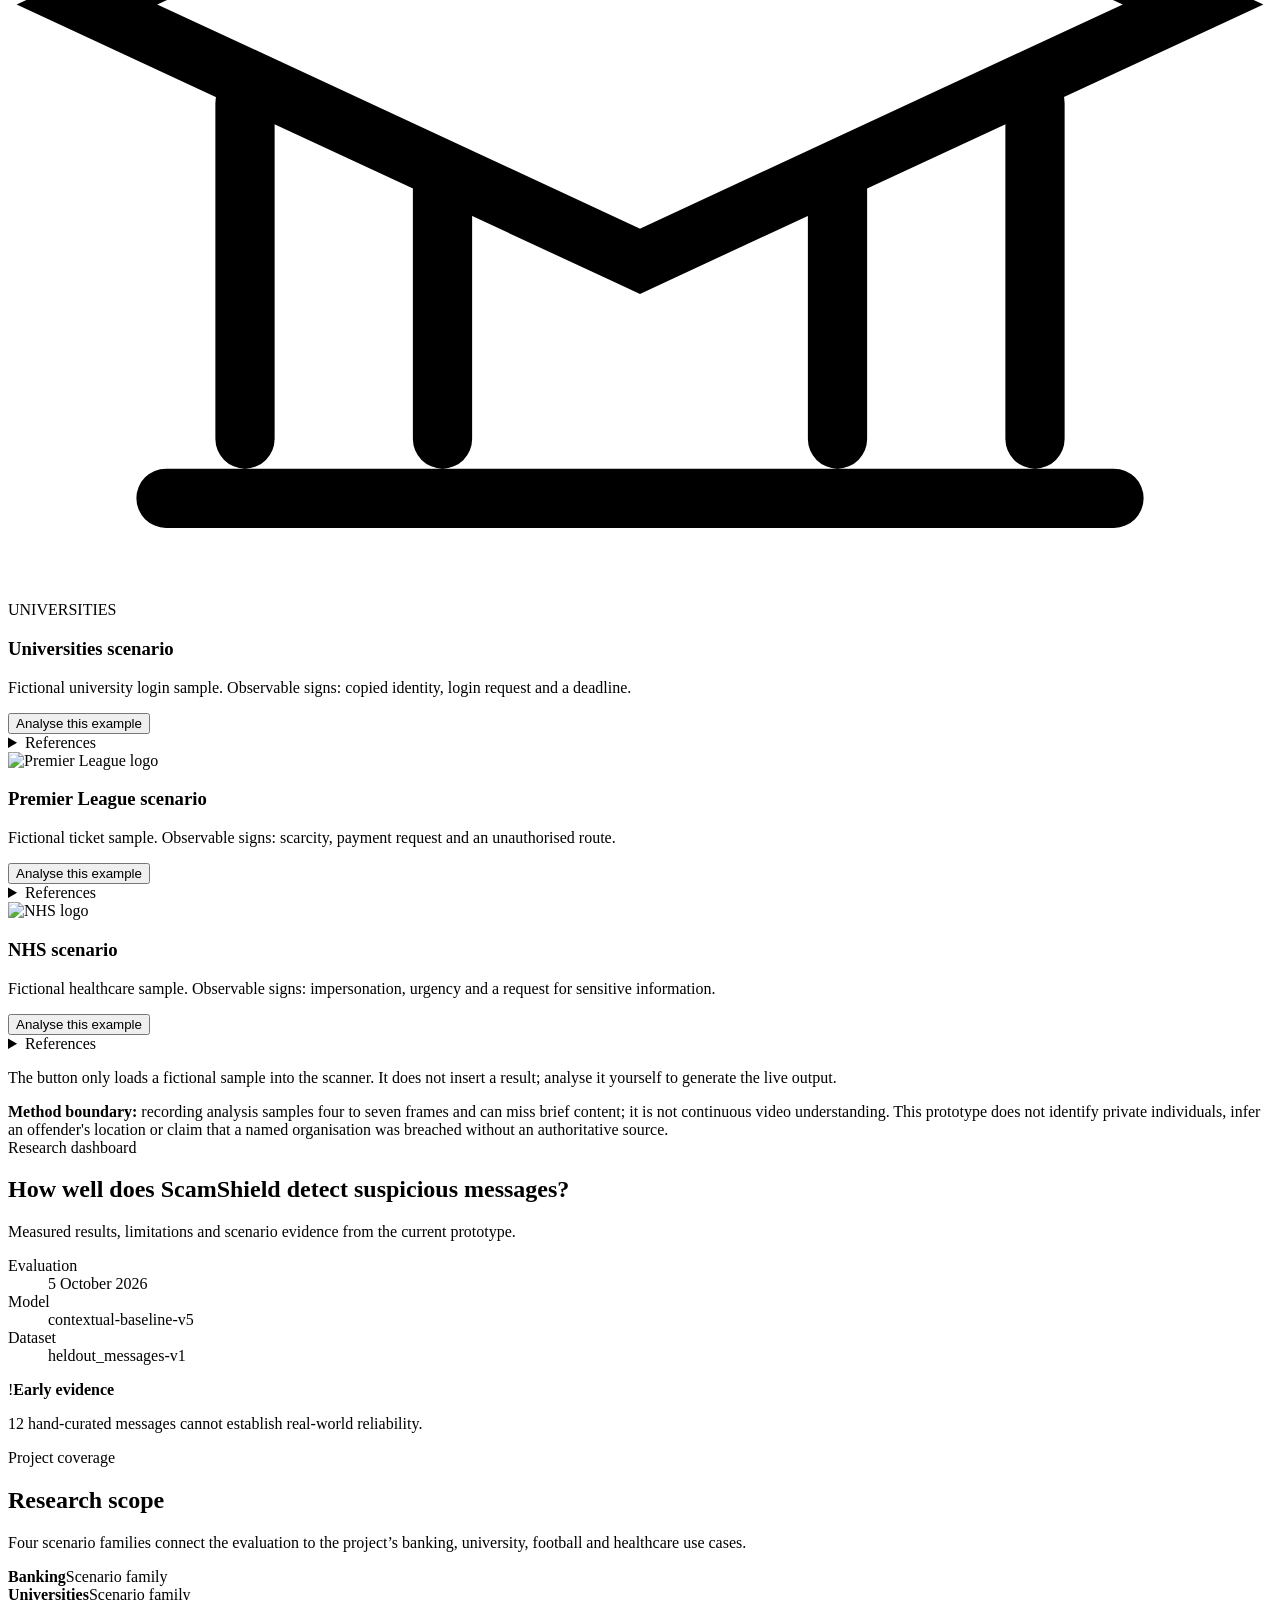
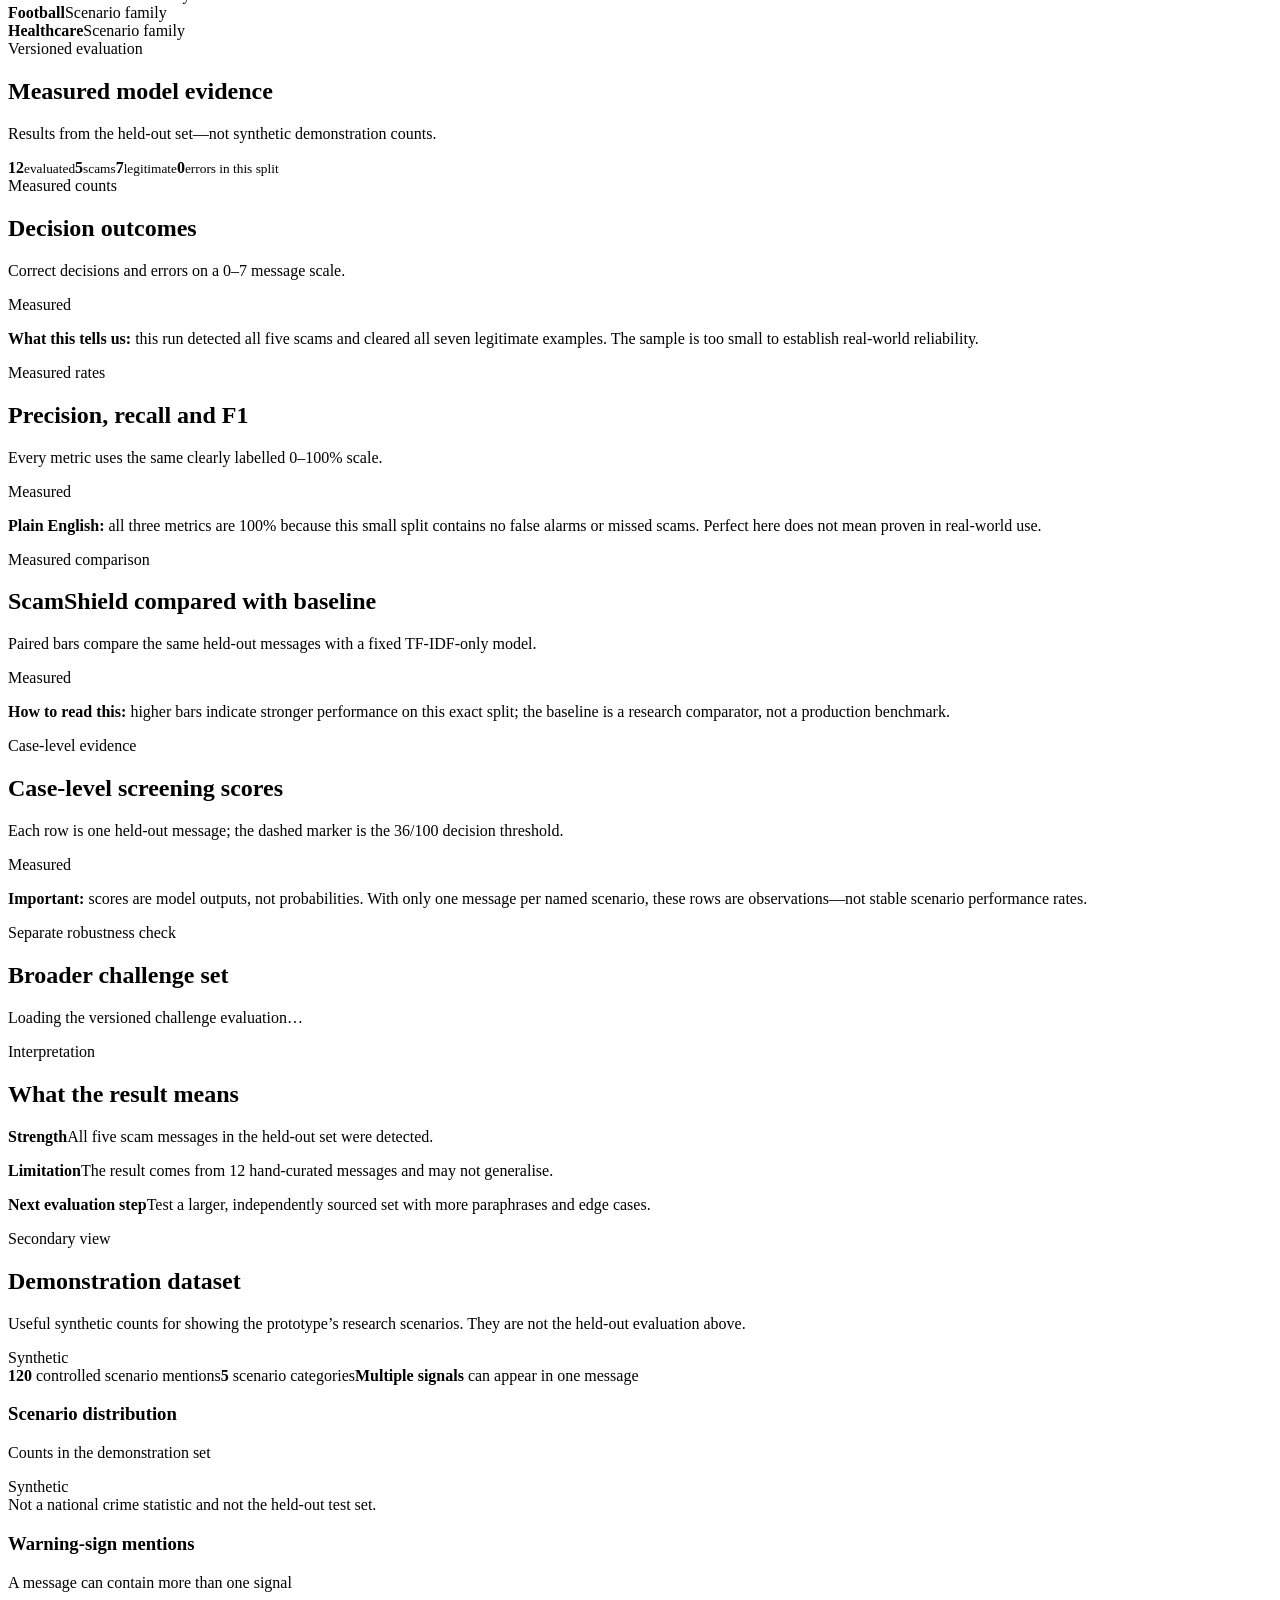
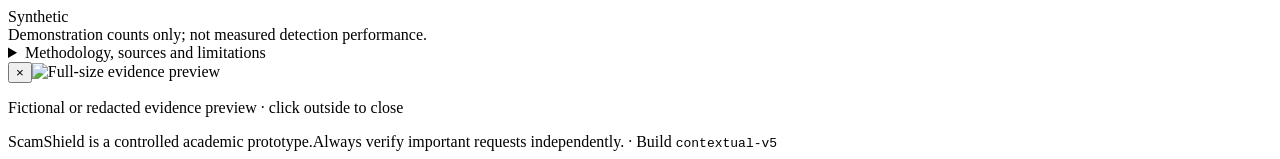
==== commit eede63bf: "Add chat recording upload and OCR demonstrations" ====
--- a/web/index.html
+++ b/web/index.html
@@ -70,8 +70,8 @@
       </div>
       <div class="journey-foot"><span><i class="legend-dot danger"></i> Manipulation</span><span><i class="legend-dot caution"></i> Unsafe interaction</span><span><i class="legend-dot safe"></i> Pause and verify</span><b>Fictional storyboard · no real account data</b></div>
     </section>
-    <div class="workflow-strip scanner-view" aria-label="Analysis workflow"><div class="workflow-step active"><span>01</span><div><strong>Paste evidence</strong><small>Message or screenshot</small></div></div><div class="workflow-line"></div><div class="workflow-step"><span>02</span><div><strong>Analyse signals</strong><small>Explainable warning signs</small></div></div><div class="workflow-line"></div><div class="workflow-step"><span>03</span><div><strong>Review safely</strong><small>Human decision support</small></div></div></div>
-    <div class="signal-ribbon scanner-view"><div class="signal-item"><span class="signal-icon teal">↗</span><div><small>Detection coverage</small><strong>Text + screenshot evidence</strong></div></div><div class="signal-item"><span class="signal-icon blue">◎</span><div><small>Decision style</small><strong>Explainable, not mysterious</strong></div></div><div class="signal-item"><span class="signal-icon amber">✓</span><div><small>Safety boundary</small><strong>Human approval stays central</strong></div></div><div class="signal-source"><span class="pulse-ring"></span><span>Prototype status</span><strong>Operational</strong></div></div>
+    <div class="workflow-strip scanner-view" aria-label="Analysis workflow"><div class="workflow-step active"><span>01</span><div><strong>Provide evidence</strong><small>Text, screenshot or recording</small></div></div><div class="workflow-line"></div><div class="workflow-step"><span>02</span><div><strong>Analyse signals</strong><small>Explainable warning signs</small></div></div><div class="workflow-line"></div><div class="workflow-step"><span>03</span><div><strong>Review safely</strong><small>Human decision support</small></div></div></div>
+    <div class="signal-ribbon scanner-view"><div class="signal-item"><span class="signal-icon teal">↗</span><div><small>Detection coverage</small><strong>Text + chat media evidence</strong></div></div><div class="signal-item"><span class="signal-icon blue">◎</span><div><small>Decision style</small><strong>Explainable, not mysterious</strong></div></div><div class="signal-item"><span class="signal-icon amber">✓</span><div><small>Safety boundary</small><strong>Human approval stays central</strong></div></div><div class="signal-source"><span class="pulse-ring"></span><span>Prototype status</span><strong>Operational</strong></div></div>
     <section class="sector-visuals view scanner-view">
       <div class="section-kicker"><div><span class="eyebrow">The problem spans every trusted service</span><h2>One threat. Four high-value targets.</h2></div><span class="context-label">Context imagery · not incident evidence</span></div>
       <div class="sector-visual-grid">
@@ -90,6 +90,7 @@
         <div class="input-meta"><span id="counter">0 / 4000</span><span>Sent only for this analysis · not stored by the app</span></div>
         <button id="analyseBtn" class="primary">Analyse message <span aria-hidden="true">→</span></button>
         <div id="error" class="error" role="alert"></div>
+        <div class="media-upload-callout" aria-labelledby="mediaUploadHeading"><span class="media-upload-icon" aria-hidden="true">▣</span><div><strong id="mediaUploadHeading">Have a screenshot or screen recording?</strong><small>Upload a redacted chat image or recording. ScamShield extracts visible text locally, lets you correct it, then produces an explainable result.</small></div><button class="secondary" type="button" data-open-evidence>Upload chat evidence</button></div>
         <div class="link-inspector"><div class="mini-heading"><span class="eyebrow">Safe link check</span><span>Local pattern review · never opens the link</span></div><div class="link-inspector-row"><input id="urlInput" type="url" inputmode="url" placeholder="Paste a link to inspect safely"><button id="inspectUrlBtn" class="secondary" type="button">Inspect link</button></div><div id="urlResult" class="url-result" aria-live="polite">Checks spelling, protocol and suspicious URL patterns without visiting the site.</div></div>
         <details class="conversation-tools"><summary>Review a redacted conversation</summary><p>Use one line per message, ideally with speaker labels. This local review shows observable tactics; it does not infer intent or emotion.</p><textarea id="conversationText" maxlength="8000" placeholder="Bank: We need you to approve the login now.&#10;Me: I did not request this.&#10;Bank: Do not tell anyone or your account will close."></textarea><button id="conversationBtn" class="secondary" type="button">Build conversation timeline</button><div id="conversationResult" class="conversation-result" aria-live="polite"></div></details>
       </div>
@@ -102,23 +103,26 @@
       <div><strong>Private by design</strong><span>No live inbox connection</span></div>
       <div><strong>Human-led</strong><span>AI is not proof or a final decision</span></div>
     </section>
-    <section class="privacy-panel view scanner-view" aria-label="Privacy and safety boundary"><div><span class="eyebrow">Privacy and safety</span><h2>Designed for safer review</h2></div><div class="privacy-grid"><span><b>Browser-local OCR</b><small>Image preview and OCR processing stay in the browser; analysed text is sent to this service for the current result.</small></span><span><b>No inbox access</b><small>ScamShield does not connect to or read inboxes automatically.</small></span><span><b>Human decision</b><small>Results are signals, not proof or an automatic block.</small></span><span><b>Redact first</b><small>Remove names, account numbers and private details before analysis.</small></span></div></section>
+    <section class="privacy-panel view scanner-view" aria-label="Privacy and safety boundary"><div><span class="eyebrow">Privacy and safety</span><h2>Designed for safer review</h2></div><div class="privacy-grid"><span><b>Browser-local media OCR</b><small>Screenshot and recording frames are processed in the browser; only the text you approve is sent for the current analysis.</small></span><span><b>No inbox access</b><small>ScamShield does not connect to or read inboxes automatically.</small></span><span><b>Human decision</b><small>Results are signals, not proof or an automatic block.</small></span><span><b>Redact first</b><small>Remove names, account numbers and private details before analysis.</small></span></div></section>
     <section class="evidence-lab view evidence-view hidden">
       <div class="eyebrow">Multimodal evidence lab</div>
       <h1>Analyse the evidence, not the victim.</h1>
-      <p class="dashboard-intro">Upload a screenshot of an email, text message or login page from a public case, university warning or your own redacted test sample. This tool reads visible scam-related text; it is not a face-recognition system and should not be used with portraits.</p>
+      <p class="dashboard-intro">Upload a screenshot or short screen recording of a chat, email, text message or login page. ScamShield extracts visible text for your review before analysis; it is not a face-recognition system and should not be used with portraits.</p>
       <div class="lab-grid">
         <div class="upload-card panel">
-          <div class="chart-head"><div><span class="eyebrow">Step 01 · visual evidence</span><h2>Upload a scam screenshot</h2><p>Use an email, SMS or login-page screenshot. Never upload passwords, bank details or private messages.</p></div><span class="chart-tag teal">Local preview</span></div>
-          <label class="dropzone" for="imageInput"><input id="imageInput" type="file" accept="image/png,image/jpeg,image/webp"><span class="drop-icon">＋</span><strong>Choose an image</strong><small>PNG, JPG or WebP · maximum 8 MB</small></label>
-          <div id="imageMeta" class="image-meta empty-meta">No image selected yet.</div>
-          <button id="visualExampleBtn" class="secondary visual-example-btn" type="button">Try a visual example ↗</button>
+          <div class="chart-head"><div><span class="eyebrow">Step 01 · chat evidence</span><h2>Upload a screenshot or screen recording</h2><p>Use a redacted chat, email, SMS or login-page capture. Remove passwords, bank details and private identifiers first.</p></div><span class="chart-tag teal">Local media</span></div>
+          <label class="dropzone" for="imageInput"><input id="imageInput" type="file" accept="image/png,image/jpeg,image/webp,video/mp4,video/webm,video/quicktime"><span class="drop-icon">＋</span><strong>Choose screenshot or recording</strong><small>PNG, JPG, WebP up to 8 MB · MP4, WebM or MOV up to 50 MB / 60 seconds</small></label>
+          <div class="upload-capabilities" aria-label="Supported evidence workflow"><span><b>1</b> Upload</span><span><b>2</b> Extract visible chat</span><span><b>3</b> Review and analyse</span></div>
+          <div id="imageMeta" class="image-meta empty-meta">No screenshot or recording selected yet.</div>
+          <div class="demonstration-divider"><span>Or use fictional demonstrations</span></div>
+          <div class="demo-example-actions"><button id="visualExampleBtn" class="secondary visual-example-btn" type="button">Random screenshot ↗</button><button id="recordingExampleBtn" class="secondary visual-example-btn" type="button">Random recording ▶</button></div>
+          <small class="demo-library-meta">20 screenshot examples · 12 recording examples · scam and legitimate cases</small>
         </div>
-        <div class="preview-card panel"><div class="chart-head"><div><span class="eyebrow">Step 02 · transparent conversion</span><h2>Visual profile</h2><p>Preview the image, extract only visible text, then review it before analysis.</p></div><span id="profileStatus" class="chart-tag">Waiting</span></div><div id="imagePreview" class="image-preview"><div class="preview-placeholder">Your redacted email, SMS or login-page screenshot will appear here.</div></div><p class="preview-hint">Select the image or press Enter to inspect it full size.</p><div id="visualFlags" class="visual-flags"><span>Awaiting screenshot</span></div><button id="ocrBtn" class="secondary ocr-btn" disabled>Extract visible text</button><button id="removeImageBtn" class="text-button hidden" type="button">Remove image</button><div id="ocrStatus" class="ocr-status" role="status" aria-live="polite">Choose a redacted screenshot to begin.</div><textarea id="ocrText" class="ocr-text" aria-label="Editable extracted text" maxlength="4000" placeholder="Extracted text will appear here for review"></textarea><button id="useOcrBtn" class="primary ocr-use hidden">Analyse image evidence <span aria-hidden="true">→</span></button><div id="visualResult" class="visual-result hidden" role="region" aria-label="Image evidence analysis result"></div></div>
+        <div class="preview-card panel"><div class="chart-head"><div><span class="eyebrow">Step 02 · transparent conversion</span><h2>Chat evidence preview</h2><p>Preview the upload, extract only visible text, then correct it before analysis.</p></div><span id="profileStatus" class="chart-tag">Waiting</span></div><div id="imagePreview" class="image-preview"><div class="preview-placeholder">Your redacted chat screenshot or screen recording will appear here.</div></div><p id="previewHint" class="preview-hint">Images can be opened full size. Recordings can be played before frame-by-frame text extraction.</p><div id="visualFlags" class="visual-flags"><span>Awaiting chat evidence</span></div><button id="ocrBtn" class="secondary ocr-btn" disabled>Extract visible chat text</button><button id="removeImageBtn" class="text-button hidden" type="button">Remove upload</button><div id="ocrStatus" class="ocr-status" role="status" aria-live="polite">Choose a redacted screenshot or recording to begin.</div><textarea id="ocrText" class="ocr-text" aria-label="Editable extracted chat text" maxlength="4000" placeholder="Extracted chat text will appear here for review"></textarea><button id="useOcrBtn" class="primary ocr-use hidden">Analyse extracted conversation <span aria-hidden="true">→</span></button><div id="visualResult" class="visual-result hidden" role="region" aria-label="Uploaded chat evidence analysis result"></div></div>
       </div>
       <div class="annotation-card panel"><div class="chart-head"><div><h2>Evidence annotation</h2><p>Record visible signals before the model makes a decision</p></div><span class="chart-tag">Auditable</span></div><div class="annotation-grid"><label><input class="annotation-check" data-weight="3" type="checkbox"> Urgent or threatening language</label><label><input class="annotation-check" data-weight="3" type="checkbox"> Password or login request</label><label><input class="annotation-check" data-weight="4" type="checkbox"> Payment or bank details</label><label><input class="annotation-check" data-weight="2" type="checkbox"> Suspicious link or QR code</label><label><input class="annotation-check" data-weight="2" type="checkbox"> Fake or copied branding</label><label><input class="annotation-check" data-weight="1" type="checkbox"> Unusual sender or domain</label></div><div id="annotationResult" class="annotation-result">Select visible features to generate an explainable visual-risk summary.</div></div>
       <div class="case-library"><div class="chart-head"><div><h2>Supporting guidance and public examples</h2><p>Scenario organisations and supporting sources are intentionally kept separate. These fictional scenarios do not imply partnership, endorsement or a verified incident.</p></div><span class="chart-tag teal">Source-linked</span></div><div class="source-case-grid"><article><div class="source-thumb bank-thumb"><img src="/static/assets/logos/lloyds-bank-official.png" alt="Lloyds Bank horse mark"><span class="logo-wordmark">LLOYDS BANK</span></div><div><h3>Lloyds Bank scenario</h3><p>Fictional bank impersonation sample. Observable signs: urgency, payment request and a suspicious link.</p><button class="case-action" type="button" data-case-text="Lloyds Bank: We noticed unusual activity. Verify your payment immediately using this secure link to keep your account open.">Analyse this example</button><details class="case-references"><summary>References</summary><small>Scenario organisation: Lloyds Bank (fictional sample). Supporting source: <a href="https://www.fca.org.uk/consumers/banking-online-account-scams" target="_blank" rel="noreferrer">FCA consumer guidance</a>.</small></details></div></article><article><div class="source-thumb uni-thumb"><span class="generic-university-mark" aria-hidden="true"><svg viewBox="0 0 64 48" role="img" aria-label="University building mark"><path d="M4 18 32 5l28 13-28 13L4 18Z" fill="none" stroke="currentColor" stroke-width="3"/><path d="M12 23v17m10-13v13m20-13v13m10-17v17M8 43h48" fill="none" stroke="currentColor" stroke-width="3" stroke-linecap="round"/></svg></span><span class="brand-text-only">UNIVERSITIES</span></div><div><h3>Universities scenario</h3><p>Fictional university login sample. Observable signs: copied identity, login request and a deadline.</p><button class="case-action" type="button" data-case-text="Universities: Your student account will be suspended today. Sign in now to confirm your details.">Analyse this example</button><details class="case-references"><summary>References</summary><small>Scenario type: generic university phishing (fictional sample). Supporting source: <a href="https://www.reading.ac.uk/digital-technology-services/-/media/project/functions/digital-technology-services/documents/phishing-may-22-email.pdf" target="_blank" rel="noreferrer">public anti-phishing example</a>.</small></details></div></article><article><div class="source-thumb sport-thumb"><img src="/static/assets/logos/premier-league.svg" alt="Premier League logo"></div><div><h3>Premier League scenario</h3><p>Fictional ticket sample. Observable signs: scarcity, payment request and an unauthorised route.</p><button class="case-action" type="button" data-case-text="Premier League tickets: Last chance. Pay within 10 minutes to secure your match tickets through this resale link.">Analyse this example</button><details class="case-references"><summary>References</summary><small>Scenario organisation: Premier League (fictional sample). Supporting source: <a href="https://www.uefa.com/news-media/news/02a5-20a99f8db810-278e2d7a8e20-1000--uefa-warns-fans-over-risks-of-unauthorised-ticket-purchases/" target="_blank" rel="noreferrer">UEFA warning</a>.</small></details></div></article><article><div class="source-thumb ncsc-thumb"><img src="/static/assets/logos/nhs.svg" alt="NHS logo"></div><div><h3>NHS scenario</h3><p>Fictional healthcare sample. Observable signs: impersonation, urgency and a request for sensitive information.</p><button class="case-action" type="button" data-case-text="NHS: Your appointment record needs urgent confirmation. Reply with your details to avoid cancellation.">Analyse this example</button><details class="case-references"><summary>References</summary><small>Scenario organisation: NHS (fictional sample). Supporting source: <a href="https://www.ncsc.gov.uk/collection/phishing-scams/spot-scams" target="_blank" rel="noreferrer">NCSC phishing guidance</a>.</small></details></div></article></div><p class="case-study-boundary">The button only loads a fictional sample into the scanner. It does not insert a result; analyse it yourself to generate the live output.</p></div>
-      <div class="method-note"><strong>Method boundary:</strong> this prototype can analyse uploaded evidence and source-linked examples, but it does not identify private individuals, infer an offender's home address or claim that a named organisation was breached without an authoritative source.</div>
+      <div class="method-note"><strong>Method boundary:</strong> recording analysis samples four to seven frames and can miss brief content; it is not continuous video understanding. This prototype does not identify private individuals, infer an offender's location or claim that a named organisation was breached without an authoritative source.</div>
     </section>
     <section class="dashboard view dashboard-view hidden">
       <header class="dashboard-research-hero">
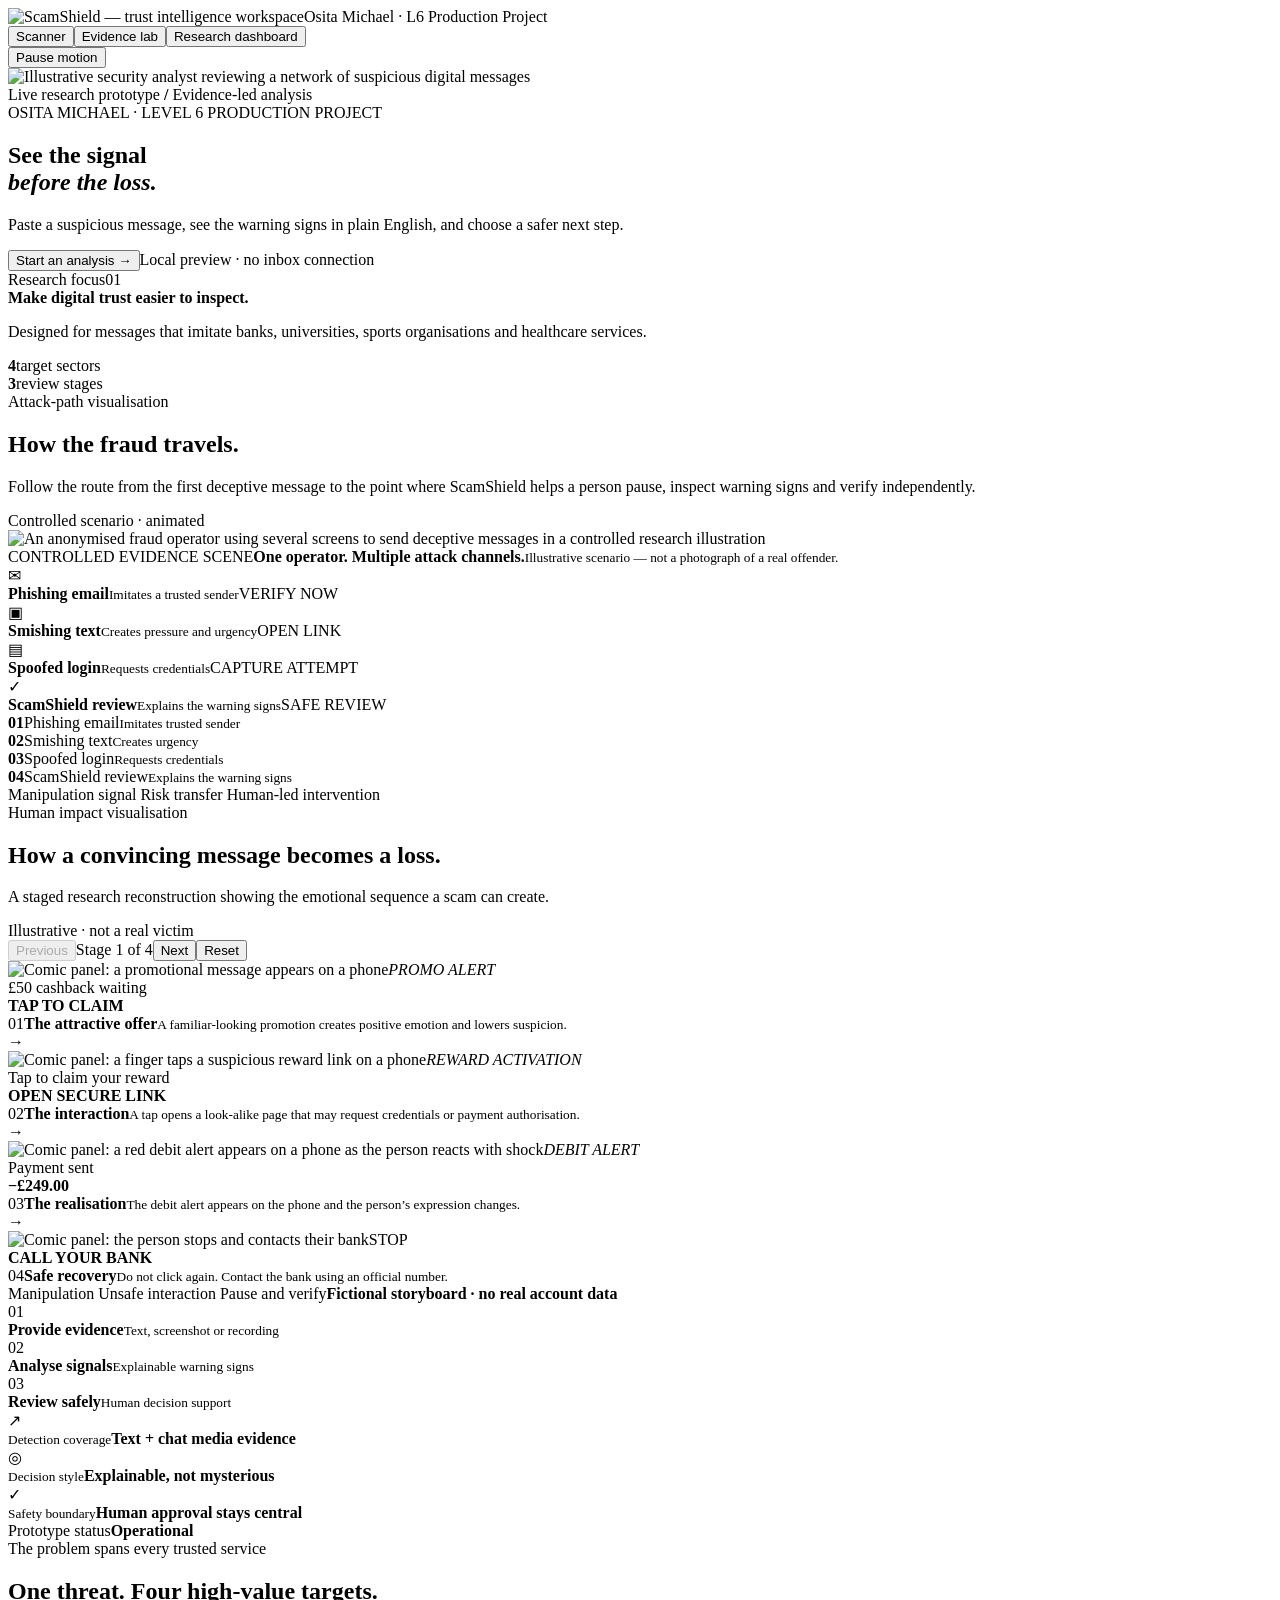
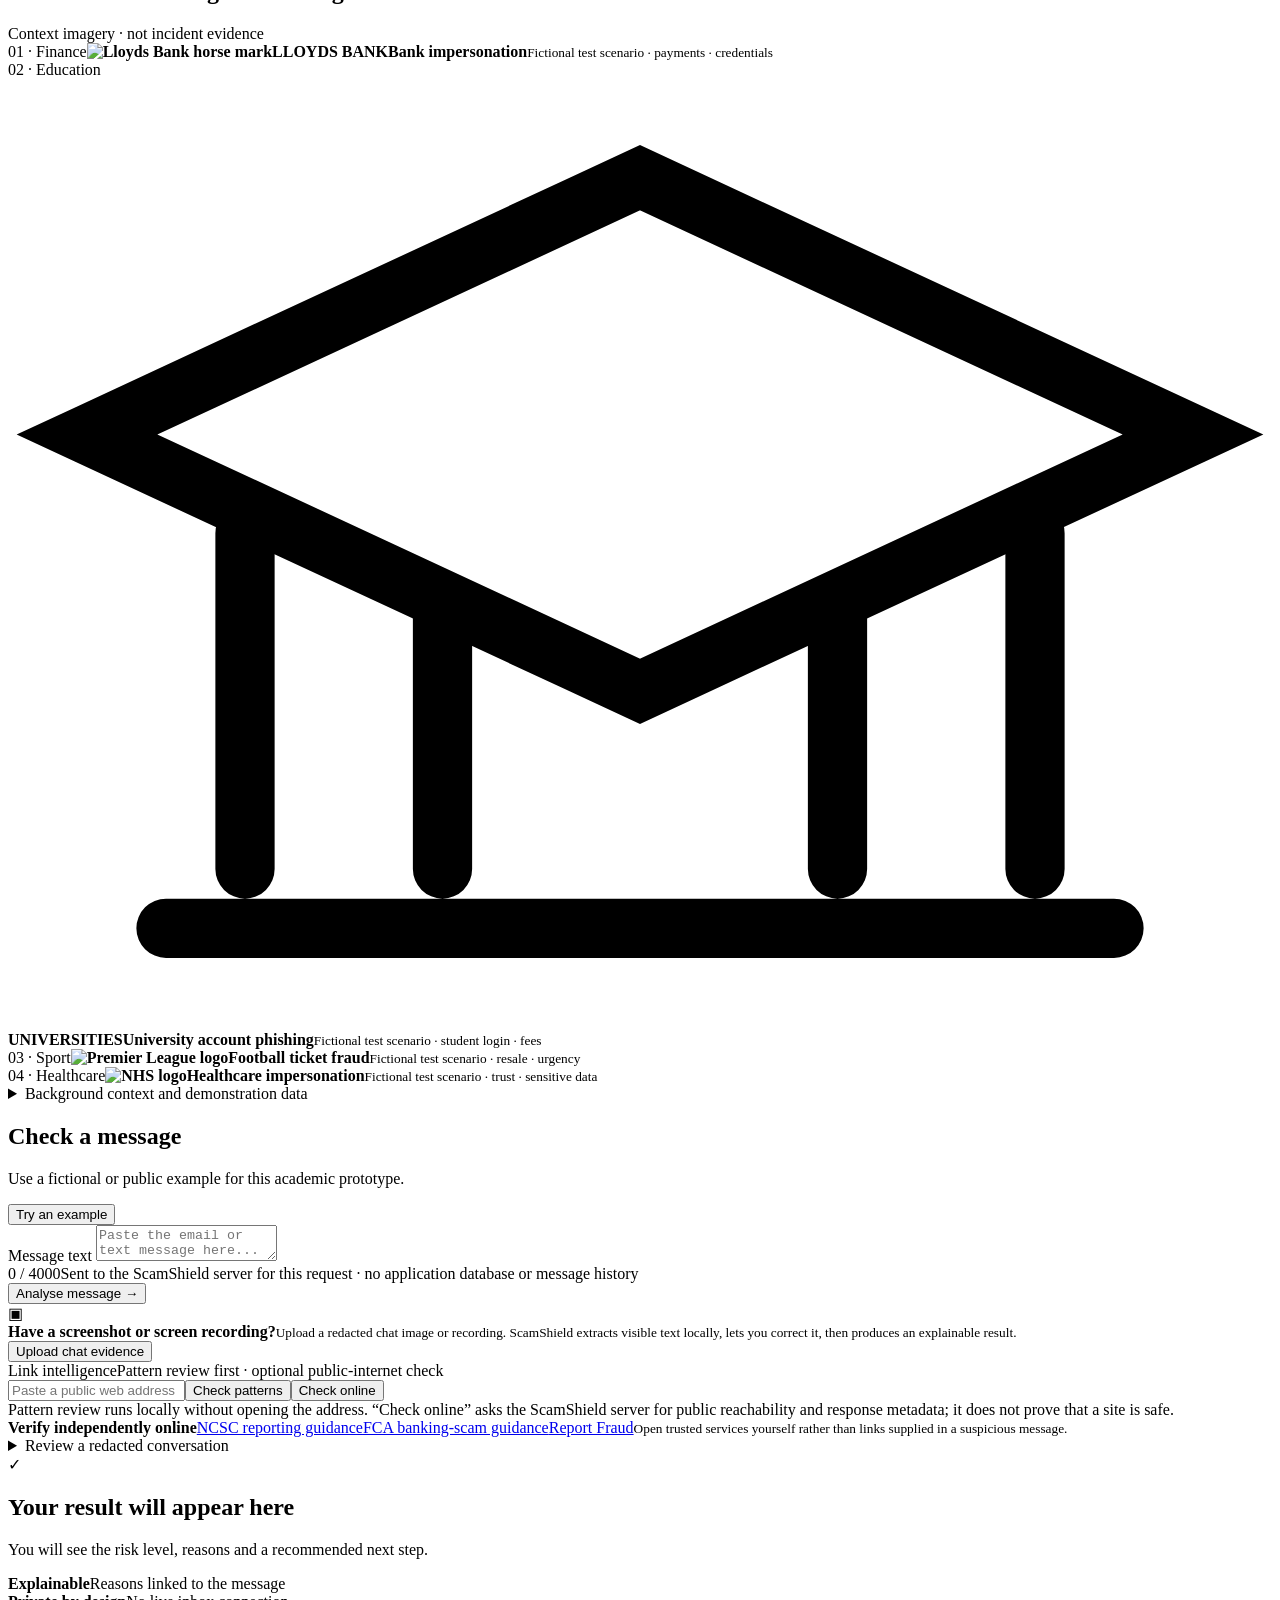
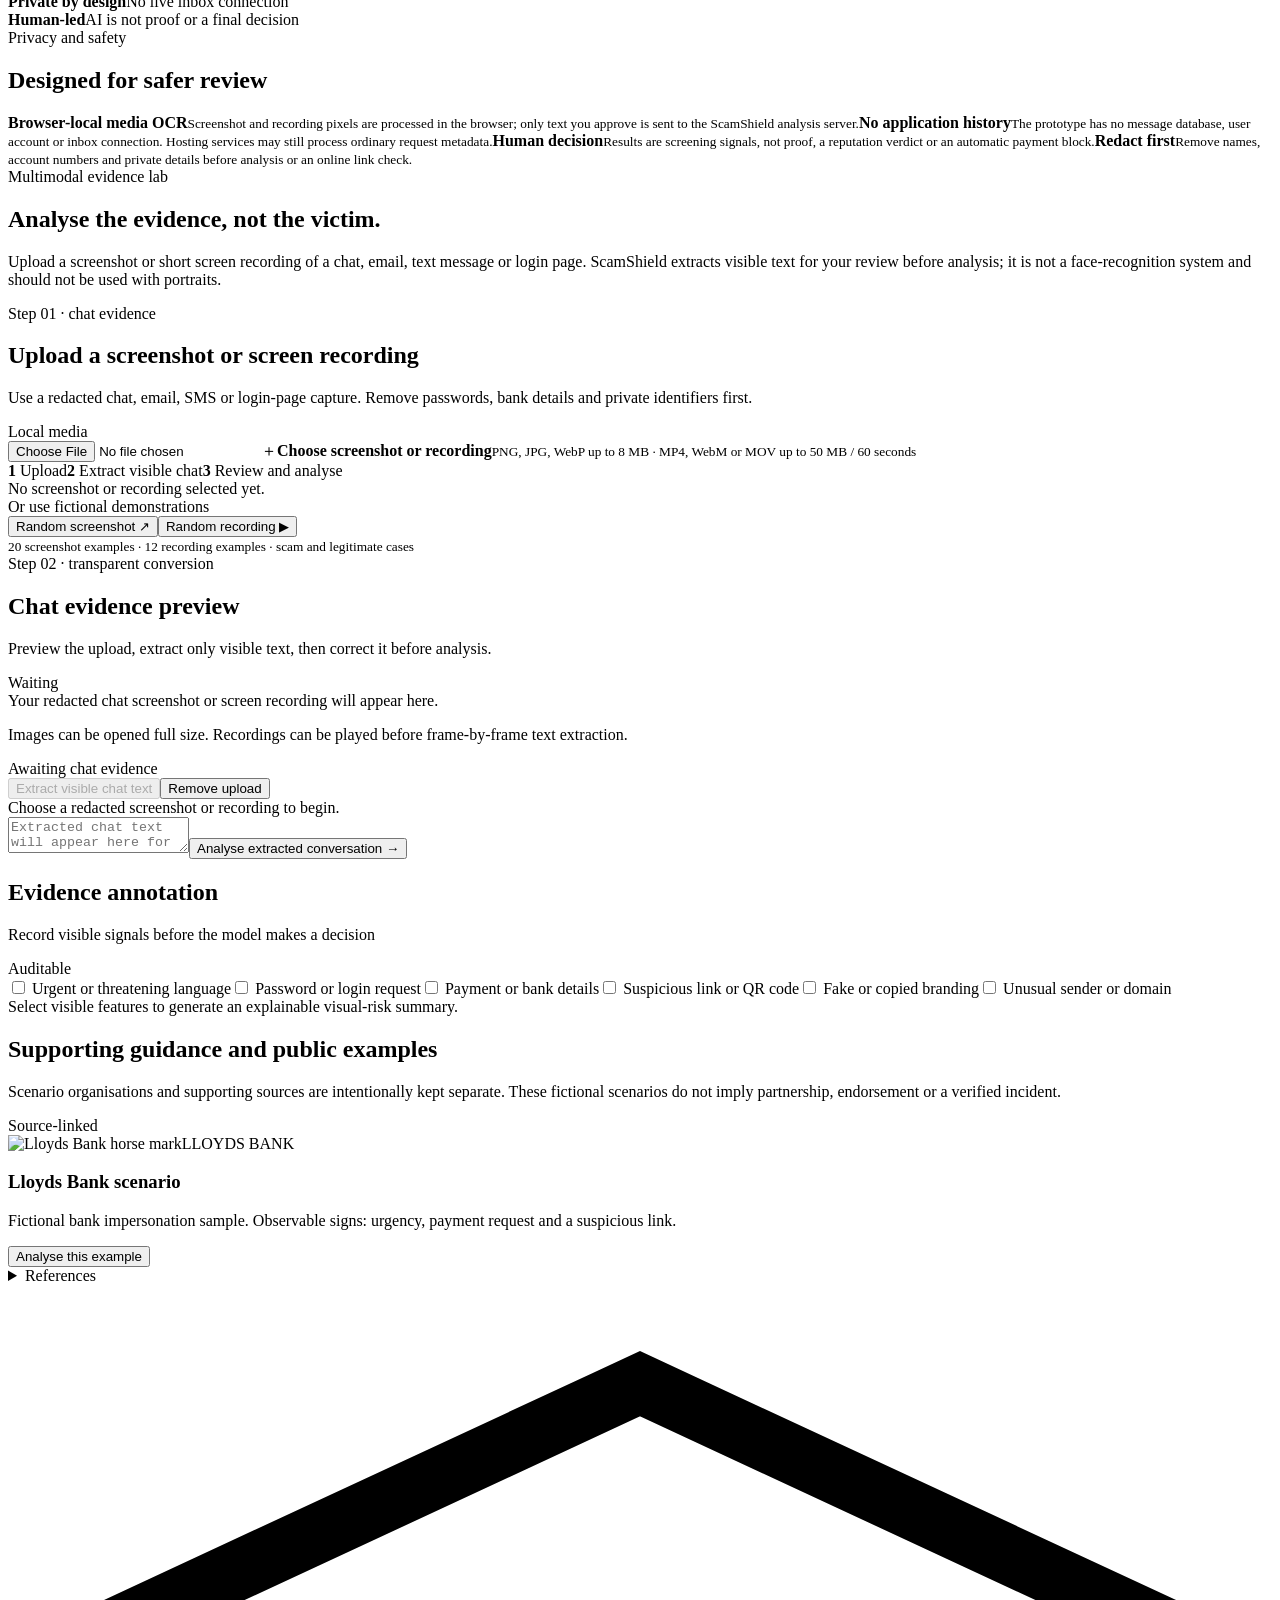
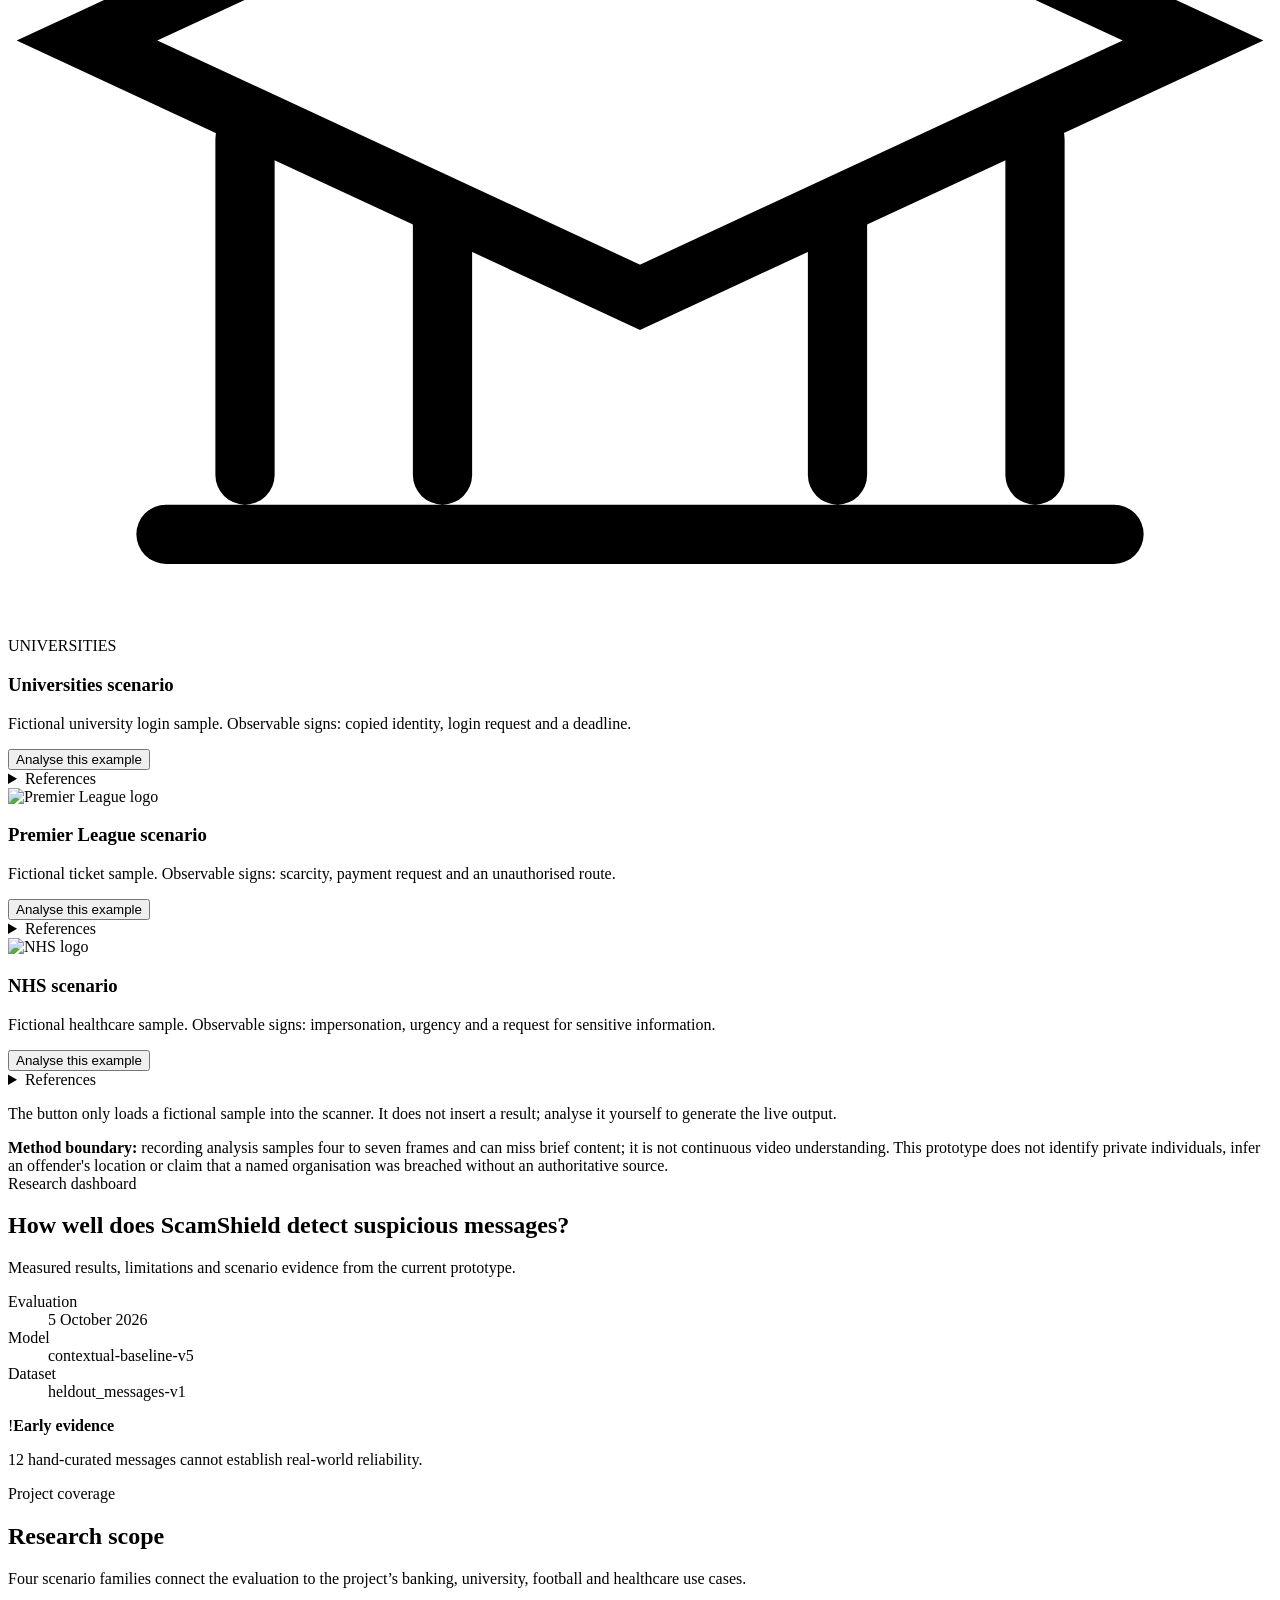
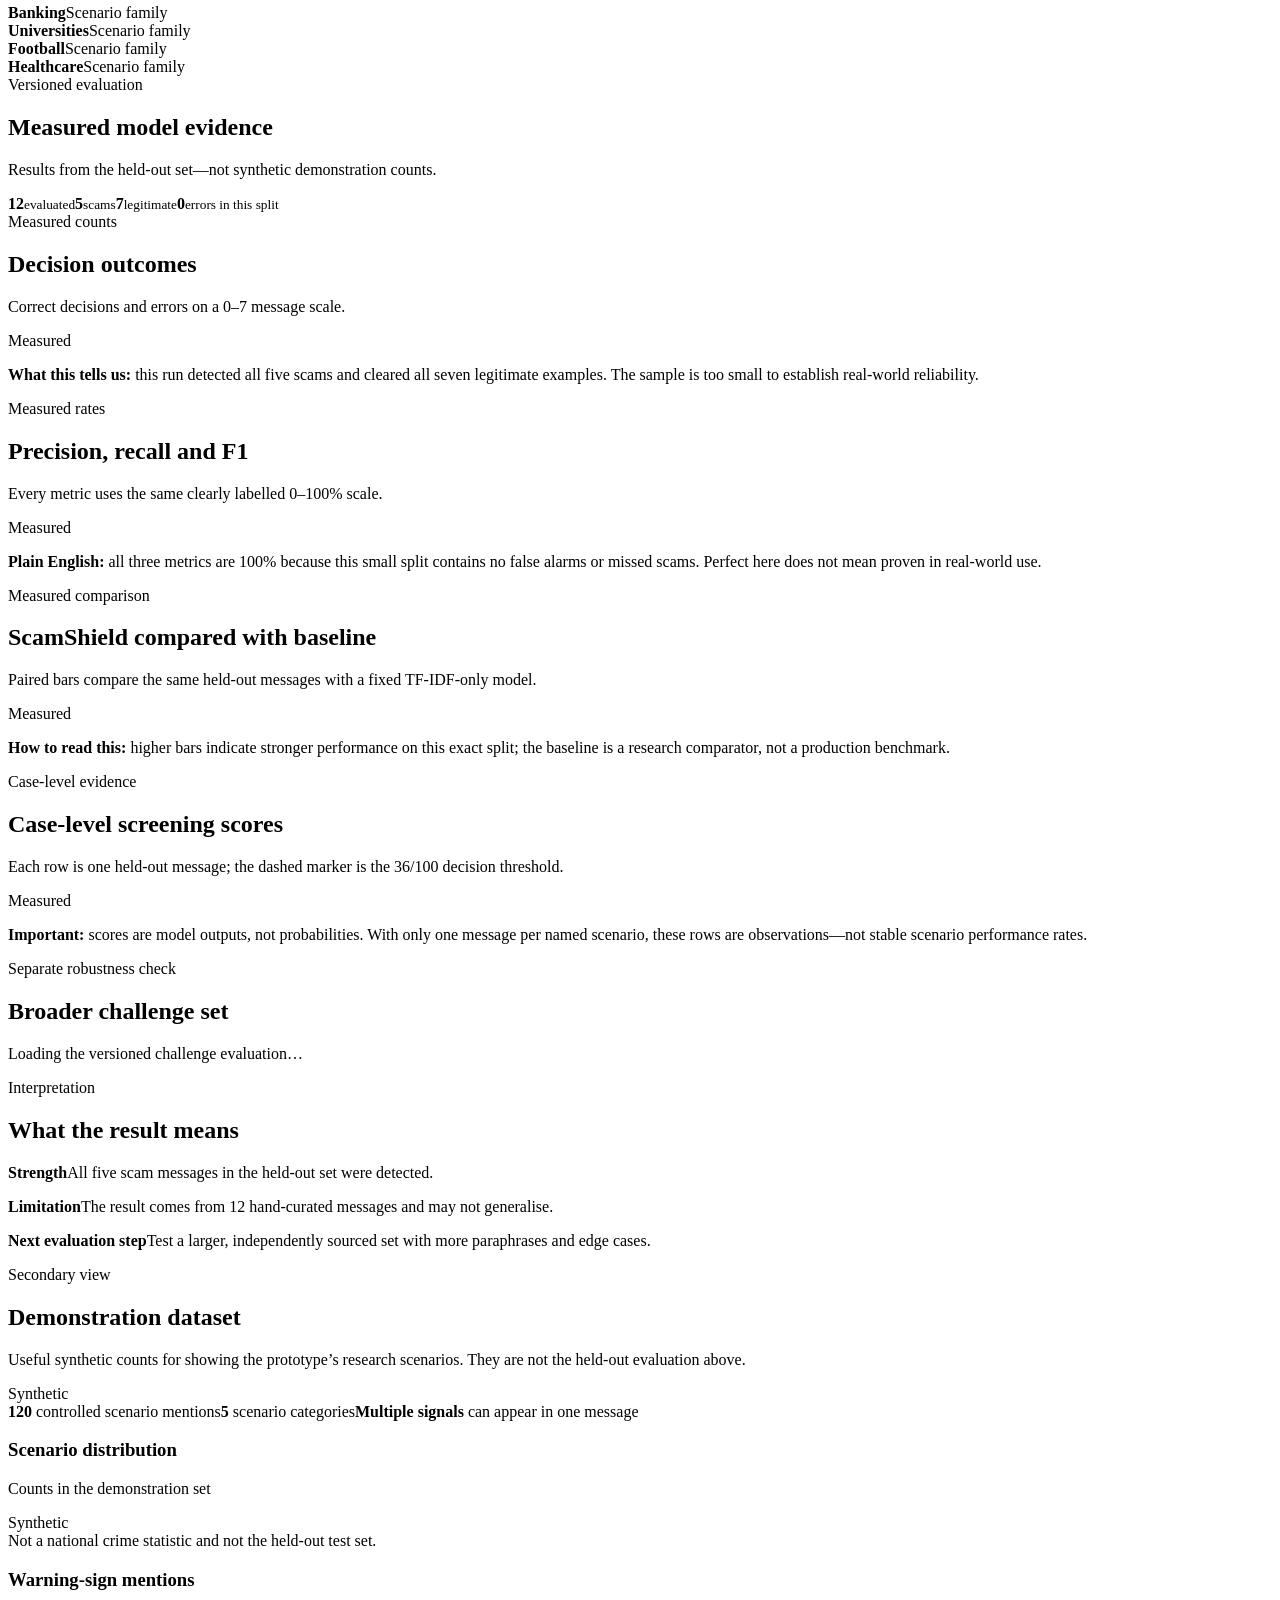
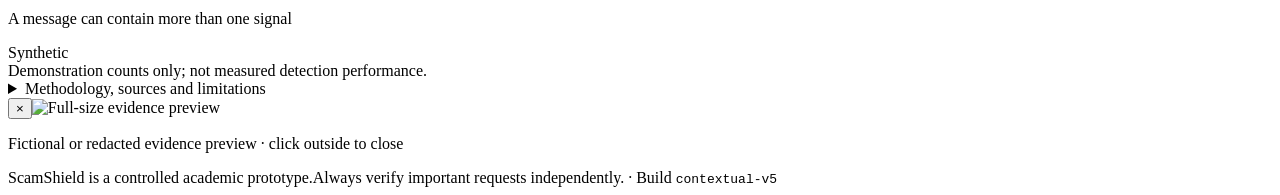
==== commit 1c6a46b9: "Complete correction audit and add safe online checks" ====
--- a/web/index.html
+++ b/web/index.html
@@ -18,7 +18,7 @@
     <link rel="stylesheet" href="/static/polish.css?v=1">
     <link rel="stylesheet" href="/static/audit-overrides.css?v=20261005">
     <link rel="stylesheet" href="/static/motion.css?v=full-page-3">
-    <link rel="stylesheet" href="/static/finishing.css?v=header-clean-4">
+    <link rel="stylesheet" href="/static/finishing.css?v=corrections-6">
 </head>
 <body data-active-view="scanner">
   <header class="topbar">
@@ -87,11 +87,12 @@
         <div class="panel-head"><div><h2>Check a message</h2><p>Use a fictional or public example for this academic prototype.</p></div><button id="exampleBtn" class="secondary">Try an example</button></div>
         <label for="message">Message text</label>
         <textarea id="message" maxlength="4000" placeholder="Paste the email or text message here..."></textarea>
-        <div class="input-meta"><span id="counter">0 / 4000</span><span>Sent only for this analysis · not stored by the app</span></div>
+        <div class="input-meta"><span id="counter">0 / 4000</span><span>Sent to the ScamShield server for this request · no application database or message history</span></div>
         <button id="analyseBtn" class="primary">Analyse message <span aria-hidden="true">→</span></button>
         <div id="error" class="error" role="alert"></div>
         <div class="media-upload-callout" aria-labelledby="mediaUploadHeading"><span class="media-upload-icon" aria-hidden="true">▣</span><div><strong id="mediaUploadHeading">Have a screenshot or screen recording?</strong><small>Upload a redacted chat image or recording. ScamShield extracts visible text locally, lets you correct it, then produces an explainable result.</small></div><button class="secondary" type="button" data-open-evidence>Upload chat evidence</button></div>
-        <div class="link-inspector"><div class="mini-heading"><span class="eyebrow">Safe link check</span><span>Local pattern review · never opens the link</span></div><div class="link-inspector-row"><input id="urlInput" type="url" inputmode="url" placeholder="Paste a link to inspect safely"><button id="inspectUrlBtn" class="secondary" type="button">Inspect link</button></div><div id="urlResult" class="url-result" aria-live="polite">Checks spelling, protocol and suspicious URL patterns without visiting the site.</div></div>
+        <div class="link-inspector"><div class="mini-heading"><span class="eyebrow">Link intelligence</span><span>Pattern review first · optional public-internet check</span></div><div class="link-inspector-row"><input id="urlInput" type="url" inputmode="url" maxlength="2048" aria-describedby="urlResult" placeholder="Paste a public web address"><button id="inspectUrlBtn" class="secondary" type="button">Check patterns</button><button id="inspectOnlineBtn" class="secondary online-check" type="button">Check online</button></div><div id="urlResult" class="url-result" role="status" aria-live="polite">Pattern review runs locally without opening the address. “Check online” asks the ScamShield server for public reachability and response metadata; it does not prove that a site is safe.</div></div>
+        <div class="trusted-source-strip" aria-label="Independent online verification sources"><strong>Verify independently online</strong><a href="https://www.ncsc.gov.uk/collection/phishing-scams/report-scam-email" target="_blank" rel="noreferrer">NCSC reporting guidance</a><a href="https://www.fca.org.uk/consumers/banking-online-account-scams" target="_blank" rel="noreferrer">FCA banking-scam guidance</a><a href="https://www.reportfraud.police.uk/" target="_blank" rel="noreferrer">Report Fraud</a><small>Open trusted services yourself rather than links supplied in a suspicious message.</small></div>
         <details class="conversation-tools"><summary>Review a redacted conversation</summary><p>Use one line per message, ideally with speaker labels. This local review shows observable tactics; it does not infer intent or emotion.</p><textarea id="conversationText" maxlength="8000" placeholder="Bank: We need you to approve the login now.&#10;Me: I did not request this.&#10;Bank: Do not tell anyone or your account will close."></textarea><button id="conversationBtn" class="secondary" type="button">Build conversation timeline</button><div id="conversationResult" class="conversation-result" aria-live="polite"></div></details>
       </div>
       <div id="resultPanel" class="result-panel panel empty">
@@ -103,7 +104,7 @@
       <div><strong>Private by design</strong><span>No live inbox connection</span></div>
       <div><strong>Human-led</strong><span>AI is not proof or a final decision</span></div>
     </section>
-    <section class="privacy-panel view scanner-view" aria-label="Privacy and safety boundary"><div><span class="eyebrow">Privacy and safety</span><h2>Designed for safer review</h2></div><div class="privacy-grid"><span><b>Browser-local media OCR</b><small>Screenshot and recording frames are processed in the browser; only the text you approve is sent for the current analysis.</small></span><span><b>No inbox access</b><small>ScamShield does not connect to or read inboxes automatically.</small></span><span><b>Human decision</b><small>Results are signals, not proof or an automatic block.</small></span><span><b>Redact first</b><small>Remove names, account numbers and private details before analysis.</small></span></div></section>
+    <section class="privacy-panel view scanner-view" aria-label="Privacy and safety boundary"><div><span class="eyebrow">Privacy and safety</span><h2>Designed for safer review</h2></div><div class="privacy-grid"><span><b>Browser-local media OCR</b><small>Screenshot and recording pixels are processed in the browser; only text you approve is sent to the ScamShield analysis server.</small></span><span><b>No application history</b><small>The prototype has no message database, user account or inbox connection. Hosting services may still process ordinary request metadata.</small></span><span><b>Human decision</b><small>Results are screening signals, not proof, a reputation verdict or an automatic payment block.</small></span><span><b>Redact first</b><small>Remove names, account numbers and private details before analysis or an online link check.</small></span></div></section>
     <section class="evidence-lab view evidence-view hidden">
       <div class="eyebrow">Multimodal evidence lab</div>
       <h1>Analyse the evidence, not the victim.</h1>
@@ -166,6 +167,6 @@
   <footer><span>ScamShield is a controlled academic prototype.</span><span>Always verify important requests independently. · Build <code>contextual-v5</code></span></footer>
   <script src="https://cdn.jsdelivr.net/npm/tesseract.js@5/dist/tesseract.min.js"></script>
   <script src="/static/conversation.js?v=1"></script>
-  <script src="/static/app.js?v=contextual-v5"></script>
+  <script src="/static/app.js?v=corrections-6"></script>
 </body>
 </html>
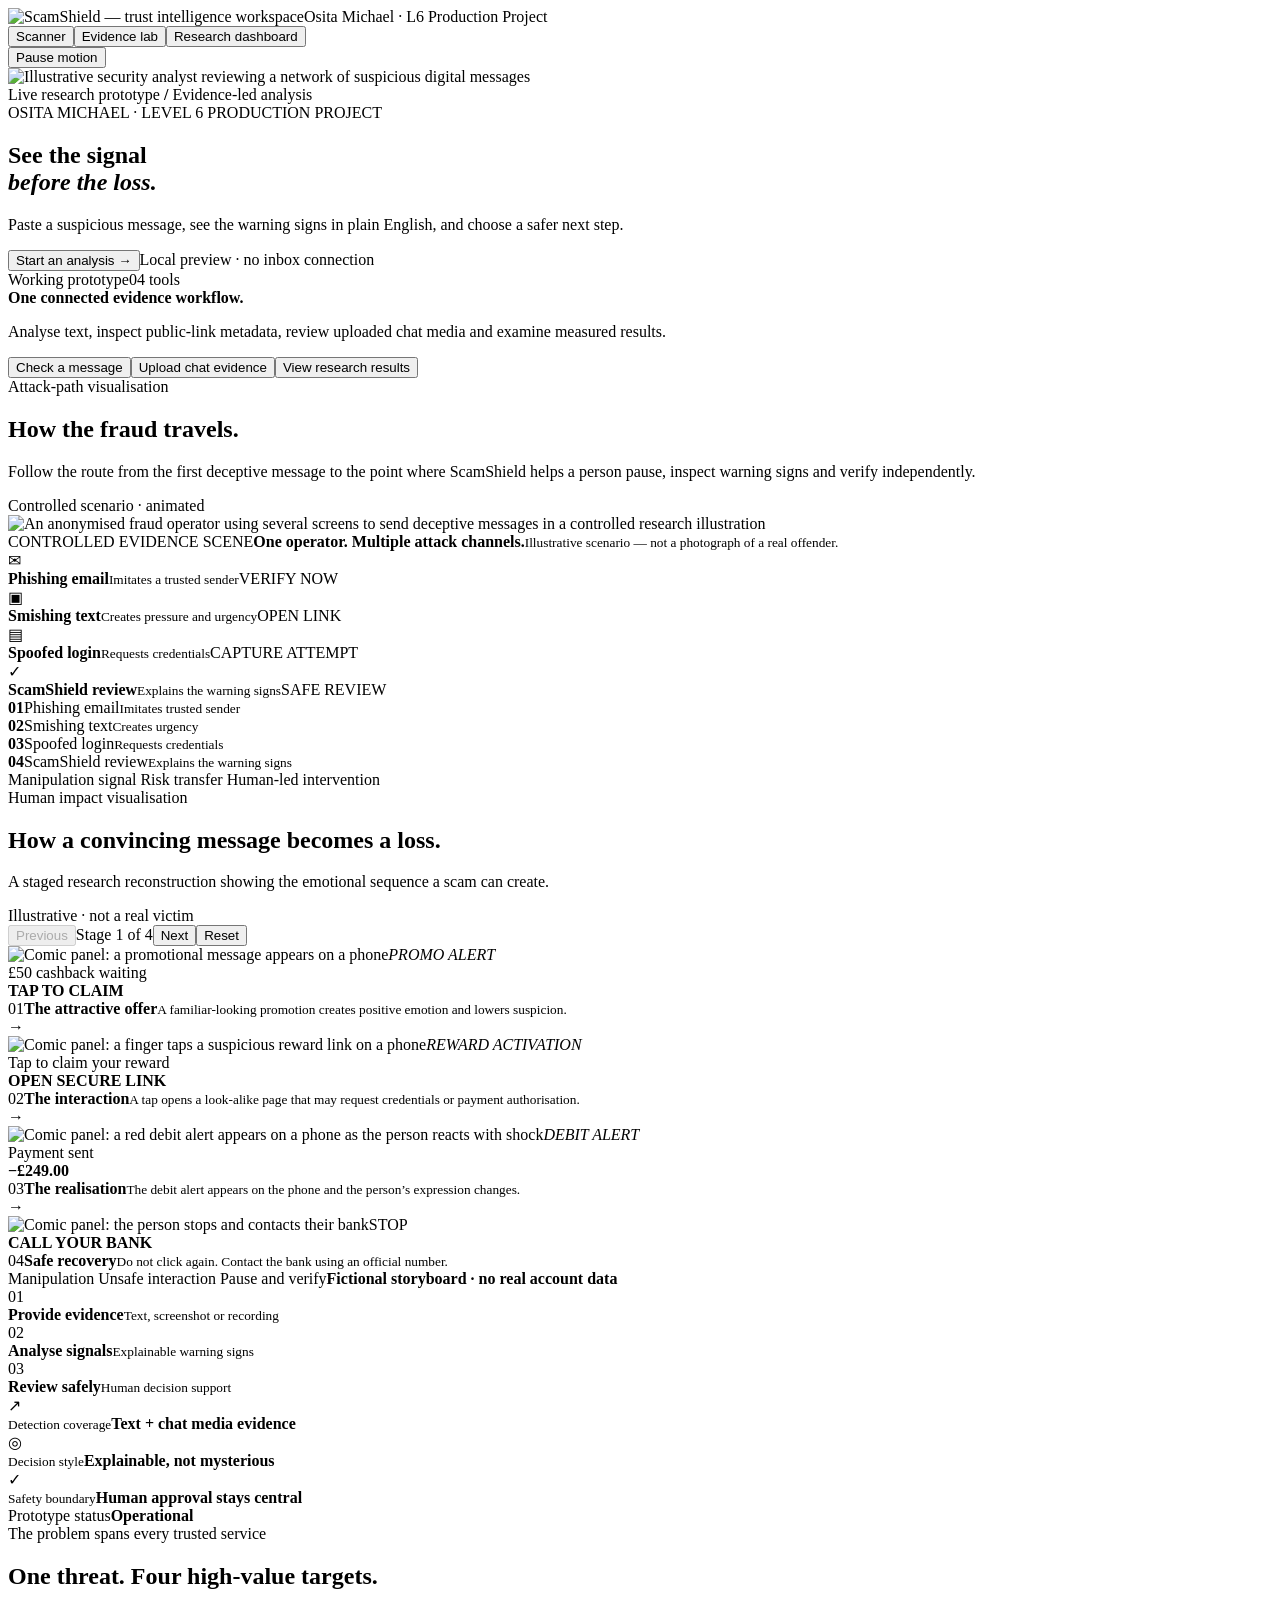
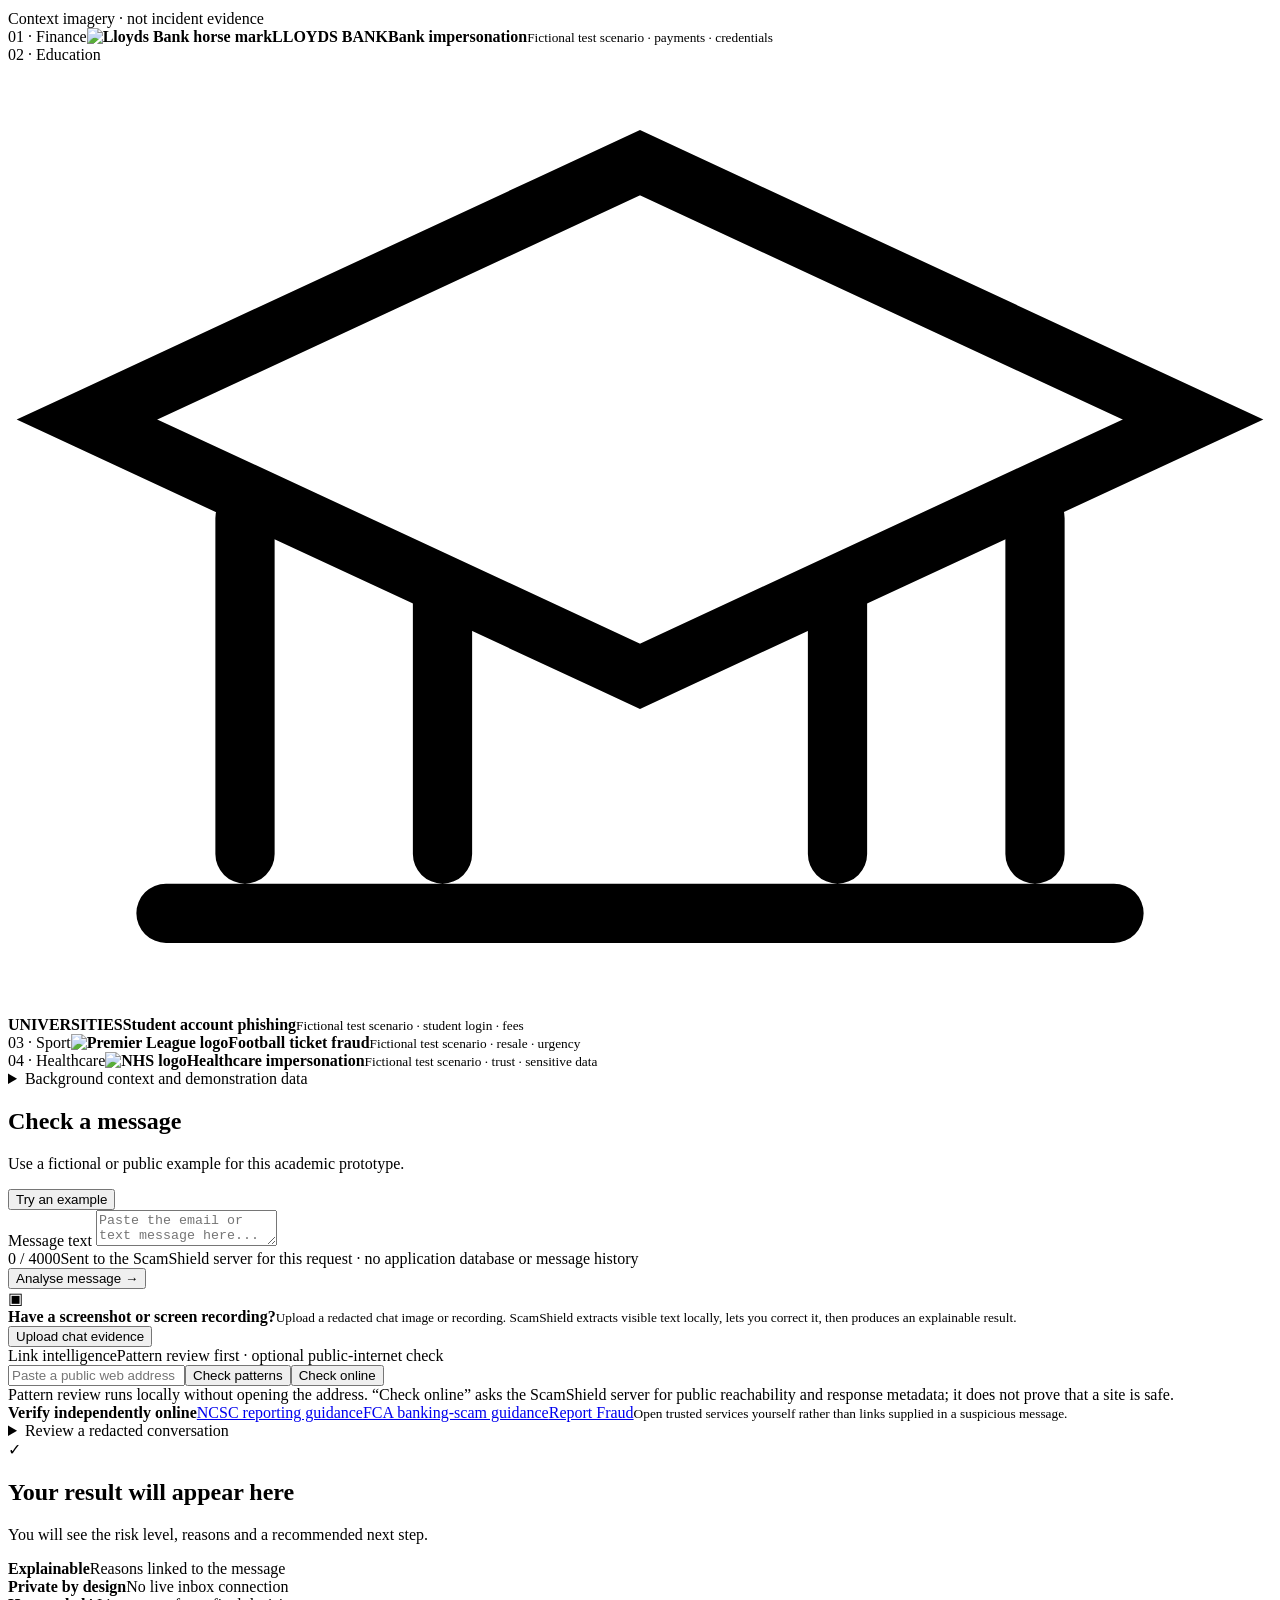
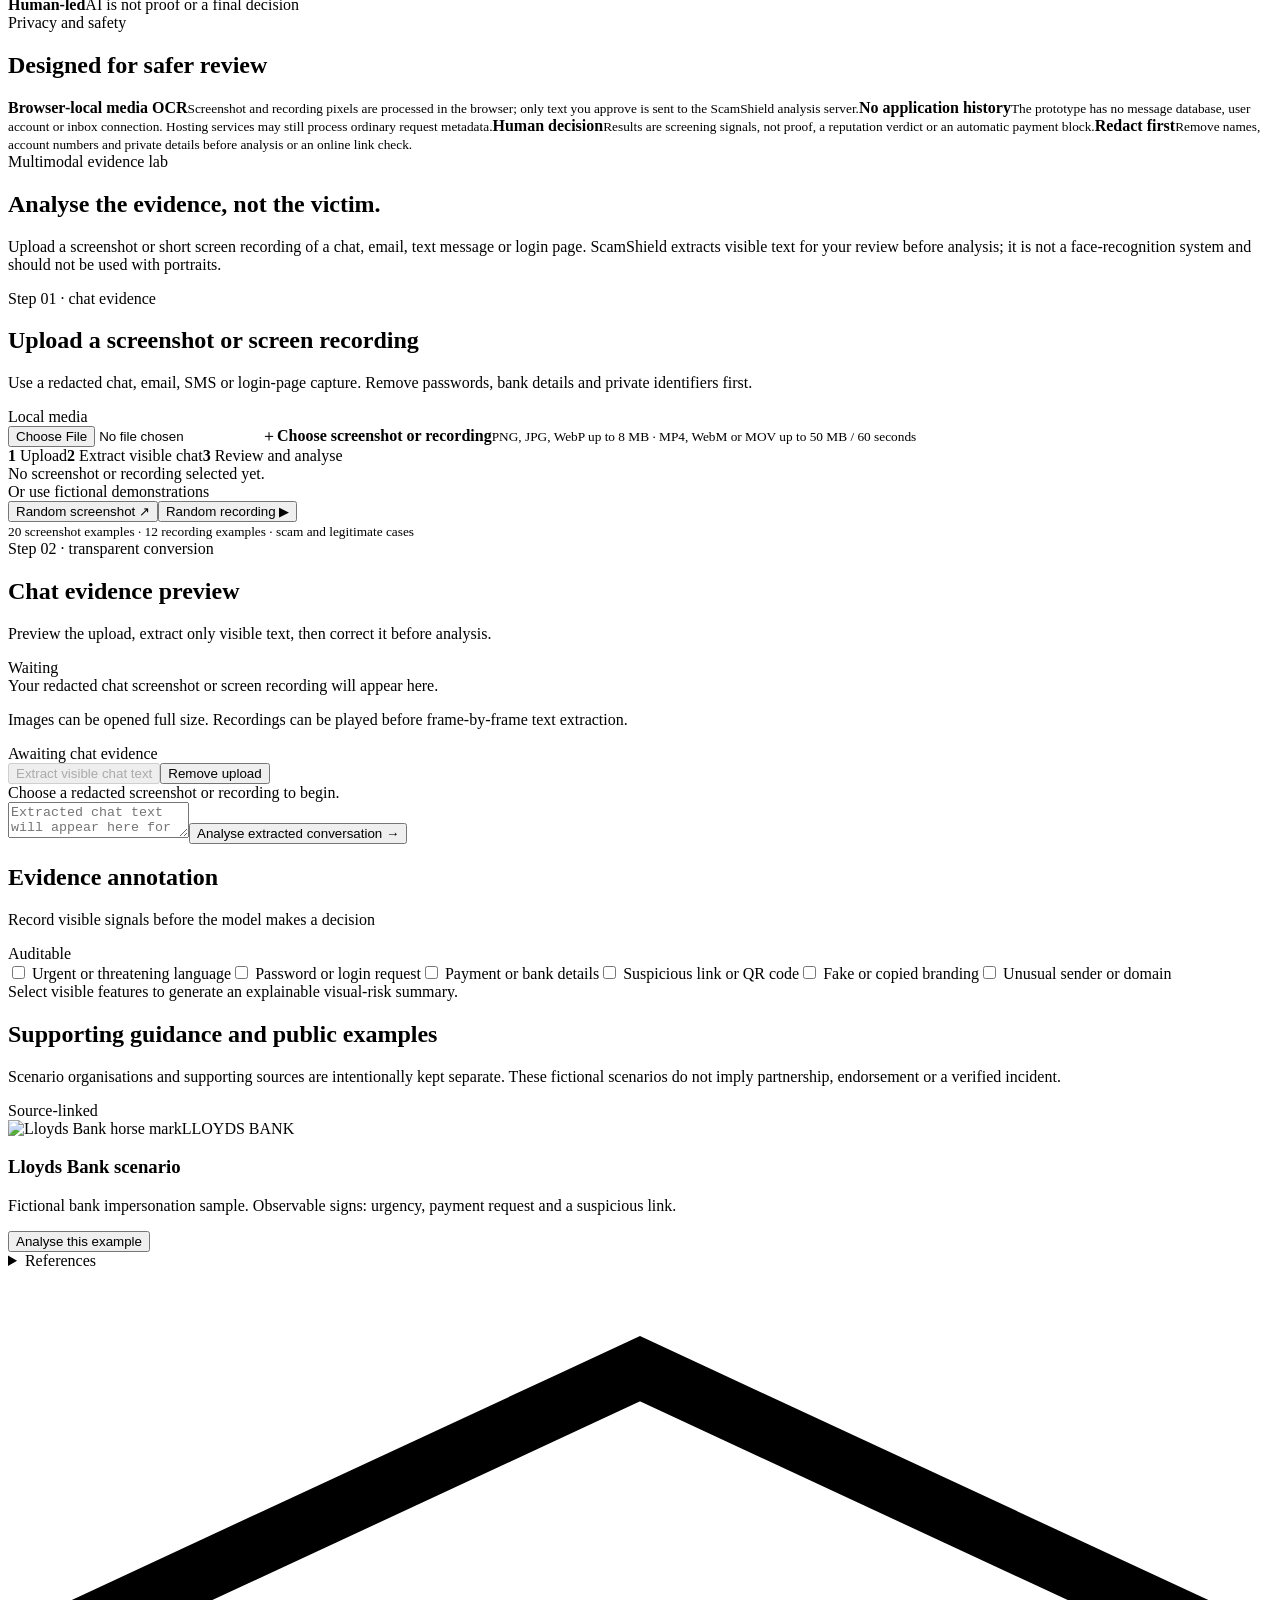
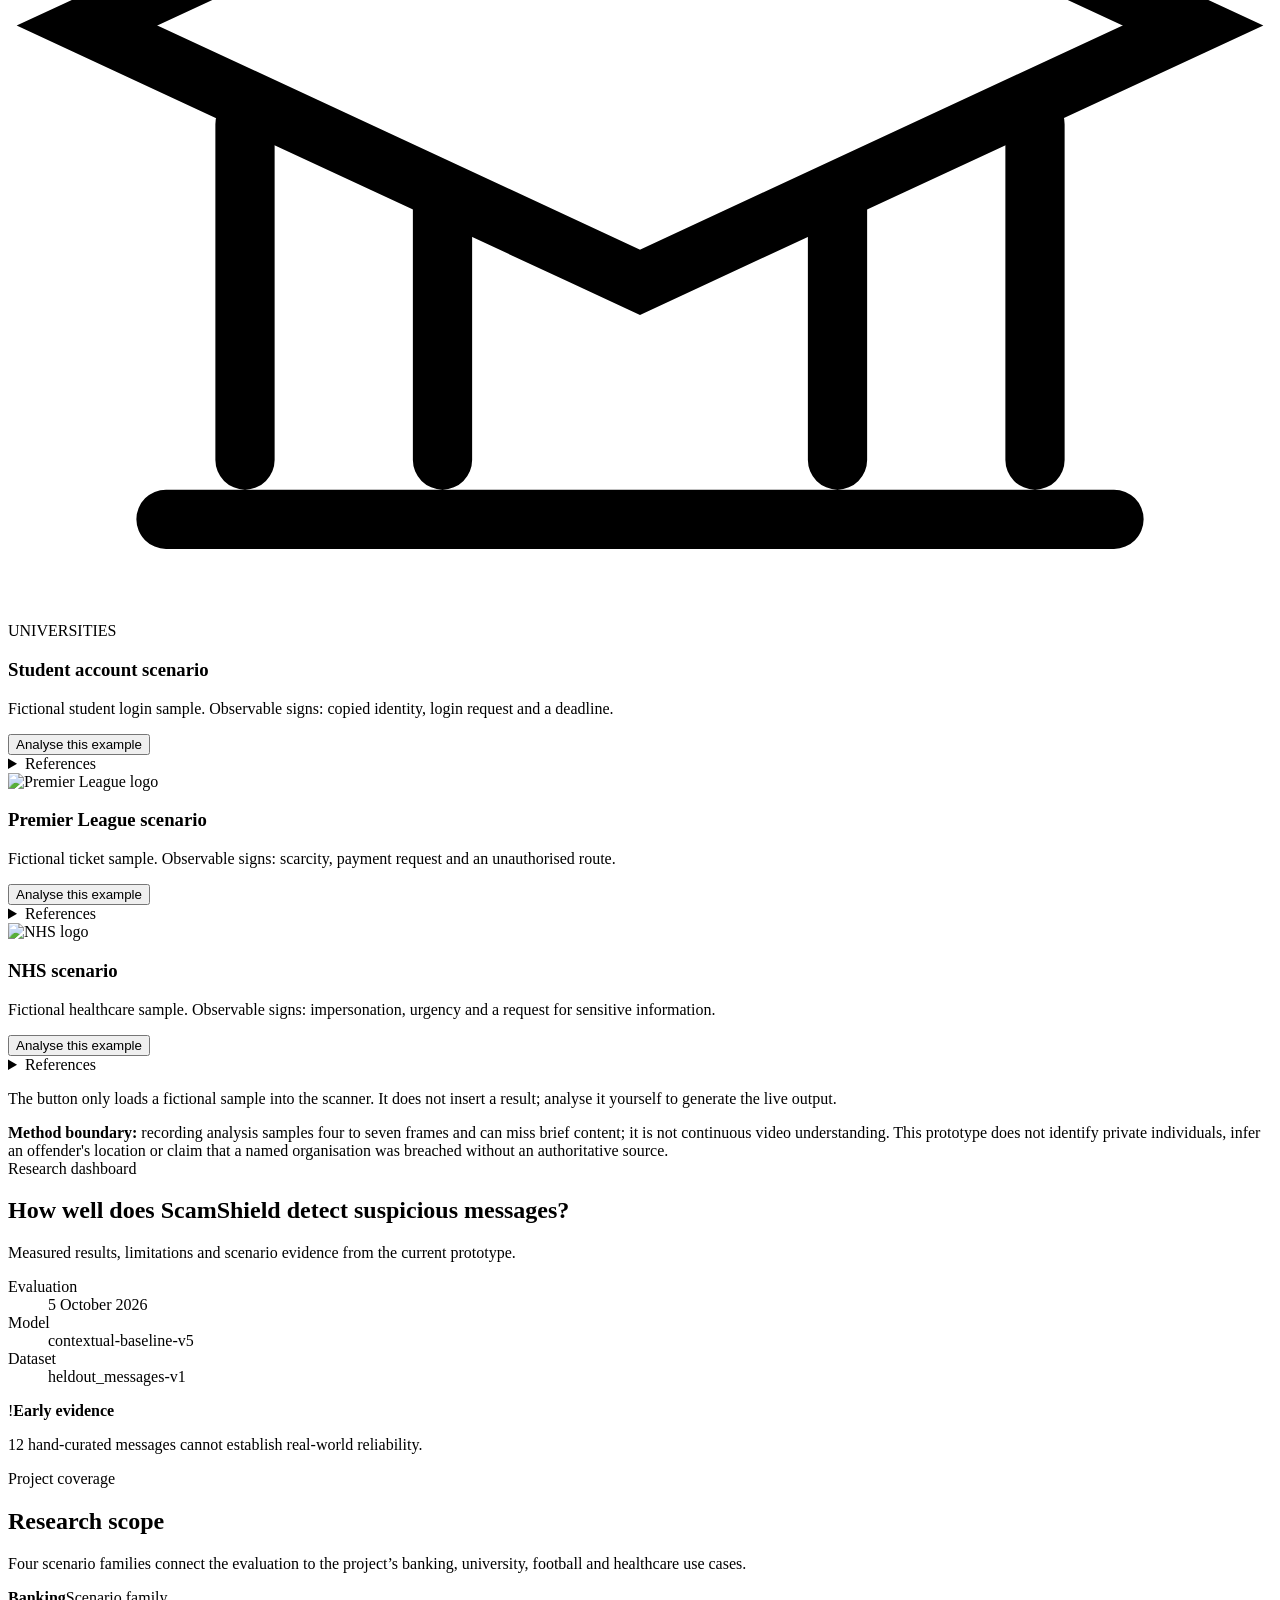
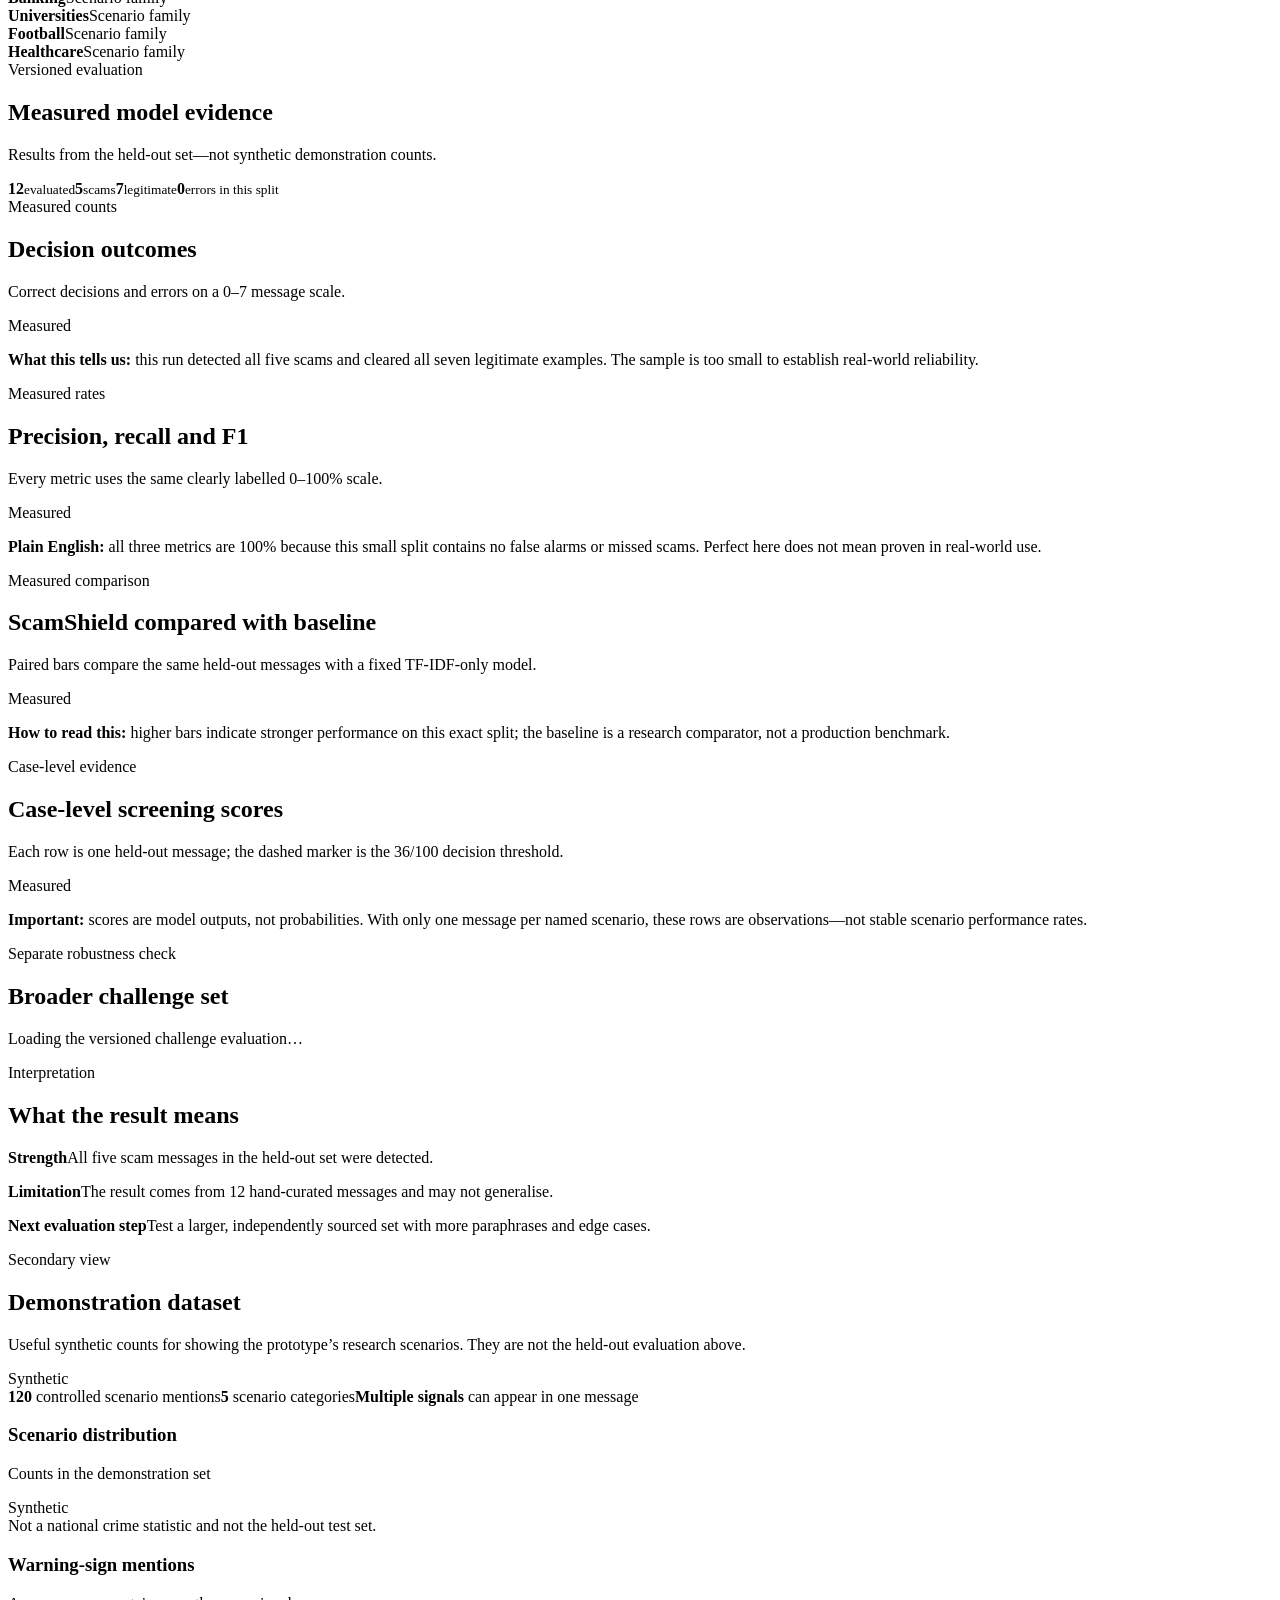
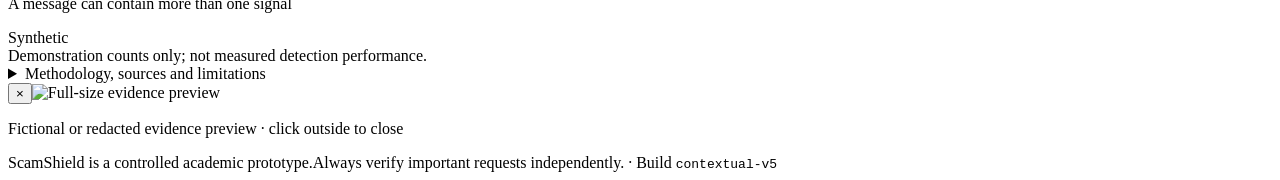
==== commit 8d440368: "Clarify student scenario and functional workspace" ====
--- a/web/index.html
+++ b/web/index.html
@@ -35,7 +35,7 @@
         <p>Paste a suspicious message, see the warning signs in plain English, and choose a safer next step.</p>
         <div class="hero-actions"><button class="hero-cta" data-scroll="workspace">Start an analysis <span>→</span></button><span>Local preview · no inbox connection</span></div>
       </div>
-      <aside class="hero-insight"><div class="insight-label"><span>Research focus</span><span class="insight-index">01</span></div><strong>Make digital trust easier to inspect.</strong><p>Designed for messages that imitate banks, universities, sports organisations and healthcare services.</p><div class="insight-metrics"><div><b>4</b><span>target sectors</span></div><div><b>3</b><span>review stages</span></div></div></aside>
+      <aside class="hero-insight"><div class="insight-label"><span>Working prototype</span><span class="insight-index">04 tools</span></div><strong>One connected evidence workflow.</strong><p>Analyse text, inspect public-link metadata, review uploaded chat media and examine measured results.</p><div class="insight-tools" aria-label="Open a ScamShield tool"><button type="button" data-scroll="workspace">Check a message</button><button type="button" data-open-evidence>Upload chat evidence</button><button type="button" data-open-dashboard>View research results</button></div></aside>
     </section>
     <section class="fraud-path view scanner-view" aria-label="How a scam travels">
       <div class="fraud-path-head"><div><span class="eyebrow">Attack-path visualisation</span><h2>How the fraud travels.</h2><p>Follow the route from the first deceptive message to the point where ScamShield helps a person pause, inspect warning signs and verify independently.</p></div><span class="path-status"><i></i> Controlled scenario · animated</span></div>
@@ -76,7 +76,7 @@
       <div class="section-kicker"><div><span class="eyebrow">The problem spans every trusted service</span><h2>One threat. Four high-value targets.</h2></div><span class="context-label">Context imagery · not incident evidence</span></div>
       <div class="sector-visual-grid">
         <article class="sector-visual bank-visual"><div class="sector-overlay"><span>01 · Finance</span><b class="scenario-brand bank-brand"><img src="/static/assets/logos/lloyds-bank-official.png" alt="Lloyds Bank horse mark"><span class="logo-wordmark">LLOYDS BANK</span></b><strong>Bank impersonation</strong><small>Fictional test scenario · payments · credentials</small></div></article>
-        <article class="sector-visual uni-visual"><div class="sector-overlay"><span>02 · Education</span><b class="scenario-brand uni-brand"><span class="generic-university-mark" aria-hidden="true"><svg viewBox="0 0 64 48" role="img" aria-label="University building mark"><path d="M4 18 32 5l28 13-28 13L4 18Z" fill="none" stroke="currentColor" stroke-width="3"/><path d="M12 23v17m10-13v13m20-13v13m10-17v17M8 43h48" fill="none" stroke="currentColor" stroke-width="3" stroke-linecap="round"/></svg></span><span class="brand-text-only">UNIVERSITIES</span></b><strong>University account phishing</strong><small>Fictional test scenario · student login · fees</small></div></article>
+        <article class="sector-visual uni-visual"><div class="sector-overlay"><span>02 · Education</span><b class="scenario-brand uni-brand"><span class="generic-university-mark" aria-hidden="true"><svg viewBox="0 0 64 48" role="img" aria-label="University building mark"><path d="M4 18 32 5l28 13-28 13L4 18Z" fill="none" stroke="currentColor" stroke-width="3"/><path d="M12 23v17m10-13v13m20-13v13m10-17v17M8 43h48" fill="none" stroke="currentColor" stroke-width="3" stroke-linecap="round"/></svg></span><span class="brand-text-only">UNIVERSITIES</span></b><strong>Student account phishing</strong><small>Fictional test scenario · student login · fees</small></div></article>
         <article class="sector-visual sport-visual"><div class="sector-overlay"><span>03 · Sport</span><b class="scenario-brand sport-brand"><img src="/static/assets/logos/premier-league.svg" alt="Premier League logo"></b><strong>Football ticket fraud</strong><small>Fictional test scenario · resale · urgency</small></div></article>
         <article class="sector-visual health-visual"><div class="sector-overlay"><span>04 · Healthcare</span><b class="scenario-brand health-brand"><img src="/static/assets/logos/nhs.svg" alt="NHS logo"></b><strong>Healthcare impersonation</strong><small>Fictional test scenario · trust · sensitive data</small></div></article>
       </div>
@@ -122,7 +122,7 @@
         <div class="preview-card panel"><div class="chart-head"><div><span class="eyebrow">Step 02 · transparent conversion</span><h2>Chat evidence preview</h2><p>Preview the upload, extract only visible text, then correct it before analysis.</p></div><span id="profileStatus" class="chart-tag">Waiting</span></div><div id="imagePreview" class="image-preview"><div class="preview-placeholder">Your redacted chat screenshot or screen recording will appear here.</div></div><p id="previewHint" class="preview-hint">Images can be opened full size. Recordings can be played before frame-by-frame text extraction.</p><div id="visualFlags" class="visual-flags"><span>Awaiting chat evidence</span></div><button id="ocrBtn" class="secondary ocr-btn" disabled>Extract visible chat text</button><button id="removeImageBtn" class="text-button hidden" type="button">Remove upload</button><div id="ocrStatus" class="ocr-status" role="status" aria-live="polite">Choose a redacted screenshot or recording to begin.</div><textarea id="ocrText" class="ocr-text" aria-label="Editable extracted chat text" maxlength="4000" placeholder="Extracted chat text will appear here for review"></textarea><button id="useOcrBtn" class="primary ocr-use hidden">Analyse extracted conversation <span aria-hidden="true">→</span></button><div id="visualResult" class="visual-result hidden" role="region" aria-label="Uploaded chat evidence analysis result"></div></div>
       </div>
       <div class="annotation-card panel"><div class="chart-head"><div><h2>Evidence annotation</h2><p>Record visible signals before the model makes a decision</p></div><span class="chart-tag">Auditable</span></div><div class="annotation-grid"><label><input class="annotation-check" data-weight="3" type="checkbox"> Urgent or threatening language</label><label><input class="annotation-check" data-weight="3" type="checkbox"> Password or login request</label><label><input class="annotation-check" data-weight="4" type="checkbox"> Payment or bank details</label><label><input class="annotation-check" data-weight="2" type="checkbox"> Suspicious link or QR code</label><label><input class="annotation-check" data-weight="2" type="checkbox"> Fake or copied branding</label><label><input class="annotation-check" data-weight="1" type="checkbox"> Unusual sender or domain</label></div><div id="annotationResult" class="annotation-result">Select visible features to generate an explainable visual-risk summary.</div></div>
-      <div class="case-library"><div class="chart-head"><div><h2>Supporting guidance and public examples</h2><p>Scenario organisations and supporting sources are intentionally kept separate. These fictional scenarios do not imply partnership, endorsement or a verified incident.</p></div><span class="chart-tag teal">Source-linked</span></div><div class="source-case-grid"><article><div class="source-thumb bank-thumb"><img src="/static/assets/logos/lloyds-bank-official.png" alt="Lloyds Bank horse mark"><span class="logo-wordmark">LLOYDS BANK</span></div><div><h3>Lloyds Bank scenario</h3><p>Fictional bank impersonation sample. Observable signs: urgency, payment request and a suspicious link.</p><button class="case-action" type="button" data-case-text="Lloyds Bank: We noticed unusual activity. Verify your payment immediately using this secure link to keep your account open.">Analyse this example</button><details class="case-references"><summary>References</summary><small>Scenario organisation: Lloyds Bank (fictional sample). Supporting source: <a href="https://www.fca.org.uk/consumers/banking-online-account-scams" target="_blank" rel="noreferrer">FCA consumer guidance</a>.</small></details></div></article><article><div class="source-thumb uni-thumb"><span class="generic-university-mark" aria-hidden="true"><svg viewBox="0 0 64 48" role="img" aria-label="University building mark"><path d="M4 18 32 5l28 13-28 13L4 18Z" fill="none" stroke="currentColor" stroke-width="3"/><path d="M12 23v17m10-13v13m20-13v13m10-17v17M8 43h48" fill="none" stroke="currentColor" stroke-width="3" stroke-linecap="round"/></svg></span><span class="brand-text-only">UNIVERSITIES</span></div><div><h3>Universities scenario</h3><p>Fictional university login sample. Observable signs: copied identity, login request and a deadline.</p><button class="case-action" type="button" data-case-text="Universities: Your student account will be suspended today. Sign in now to confirm your details.">Analyse this example</button><details class="case-references"><summary>References</summary><small>Scenario type: generic university phishing (fictional sample). Supporting source: <a href="https://www.reading.ac.uk/digital-technology-services/-/media/project/functions/digital-technology-services/documents/phishing-may-22-email.pdf" target="_blank" rel="noreferrer">public anti-phishing example</a>.</small></details></div></article><article><div class="source-thumb sport-thumb"><img src="/static/assets/logos/premier-league.svg" alt="Premier League logo"></div><div><h3>Premier League scenario</h3><p>Fictional ticket sample. Observable signs: scarcity, payment request and an unauthorised route.</p><button class="case-action" type="button" data-case-text="Premier League tickets: Last chance. Pay within 10 minutes to secure your match tickets through this resale link.">Analyse this example</button><details class="case-references"><summary>References</summary><small>Scenario organisation: Premier League (fictional sample). Supporting source: <a href="https://www.uefa.com/news-media/news/02a5-20a99f8db810-278e2d7a8e20-1000--uefa-warns-fans-over-risks-of-unauthorised-ticket-purchases/" target="_blank" rel="noreferrer">UEFA warning</a>.</small></details></div></article><article><div class="source-thumb ncsc-thumb"><img src="/static/assets/logos/nhs.svg" alt="NHS logo"></div><div><h3>NHS scenario</h3><p>Fictional healthcare sample. Observable signs: impersonation, urgency and a request for sensitive information.</p><button class="case-action" type="button" data-case-text="NHS: Your appointment record needs urgent confirmation. Reply with your details to avoid cancellation.">Analyse this example</button><details class="case-references"><summary>References</summary><small>Scenario organisation: NHS (fictional sample). Supporting source: <a href="https://www.ncsc.gov.uk/collection/phishing-scams/spot-scams" target="_blank" rel="noreferrer">NCSC phishing guidance</a>.</small></details></div></article></div><p class="case-study-boundary">The button only loads a fictional sample into the scanner. It does not insert a result; analyse it yourself to generate the live output.</p></div>
+      <div class="case-library"><div class="chart-head"><div><h2>Supporting guidance and public examples</h2><p>Scenario organisations and supporting sources are intentionally kept separate. These fictional scenarios do not imply partnership, endorsement or a verified incident.</p></div><span class="chart-tag teal">Source-linked</span></div><div class="source-case-grid"><article><div class="source-thumb bank-thumb"><img src="/static/assets/logos/lloyds-bank-official.png" alt="Lloyds Bank horse mark"><span class="logo-wordmark">LLOYDS BANK</span></div><div><h3>Lloyds Bank scenario</h3><p>Fictional bank impersonation sample. Observable signs: urgency, payment request and a suspicious link.</p><button class="case-action" type="button" data-case-text="Lloyds Bank: We noticed unusual activity. Verify your payment immediately using this secure link to keep your account open.">Analyse this example</button><details class="case-references"><summary>References</summary><small>Scenario organisation: Lloyds Bank (fictional sample). Supporting source: <a href="https://www.fca.org.uk/consumers/banking-online-account-scams" target="_blank" rel="noreferrer">FCA consumer guidance</a>.</small></details></div></article><article><div class="source-thumb uni-thumb"><span class="generic-university-mark" aria-hidden="true"><svg viewBox="0 0 64 48" role="img" aria-label="University building mark"><path d="M4 18 32 5l28 13-28 13L4 18Z" fill="none" stroke="currentColor" stroke-width="3"/><path d="M12 23v17m10-13v13m20-13v13m10-17v17M8 43h48" fill="none" stroke="currentColor" stroke-width="3" stroke-linecap="round"/></svg></span><span class="brand-text-only">UNIVERSITIES</span></div><div><h3>Student account scenario</h3><p>Fictional student login sample. Observable signs: copied identity, login request and a deadline.</p><button class="case-action" type="button" data-case-text="Universities: Your student account will be suspended today. Sign in now to confirm your details.">Analyse this example</button><details class="case-references"><summary>References</summary><small>Scenario type: generic university phishing (fictional sample). Supporting source: <a href="https://www.reading.ac.uk/digital-technology-services/-/media/project/functions/digital-technology-services/documents/phishing-may-22-email.pdf" target="_blank" rel="noreferrer">public anti-phishing example</a>.</small></details></div></article><article><div class="source-thumb sport-thumb"><img src="/static/assets/logos/premier-league.svg" alt="Premier League logo"></div><div><h3>Premier League scenario</h3><p>Fictional ticket sample. Observable signs: scarcity, payment request and an unauthorised route.</p><button class="case-action" type="button" data-case-text="Premier League tickets: Last chance. Pay within 10 minutes to secure your match tickets through this resale link.">Analyse this example</button><details class="case-references"><summary>References</summary><small>Scenario organisation: Premier League (fictional sample). Supporting source: <a href="https://www.uefa.com/news-media/news/02a5-20a99f8db810-278e2d7a8e20-1000--uefa-warns-fans-over-risks-of-unauthorised-ticket-purchases/" target="_blank" rel="noreferrer">UEFA warning</a>.</small></details></div></article><article><div class="source-thumb ncsc-thumb"><img src="/static/assets/logos/nhs.svg" alt="NHS logo"></div><div><h3>NHS scenario</h3><p>Fictional healthcare sample. Observable signs: impersonation, urgency and a request for sensitive information.</p><button class="case-action" type="button" data-case-text="NHS: Your appointment record needs urgent confirmation. Reply with your details to avoid cancellation.">Analyse this example</button><details class="case-references"><summary>References</summary><small>Scenario organisation: NHS (fictional sample). Supporting source: <a href="https://www.ncsc.gov.uk/collection/phishing-scams/spot-scams" target="_blank" rel="noreferrer">NCSC phishing guidance</a>.</small></details></div></article></div><p class="case-study-boundary">The button only loads a fictional sample into the scanner. It does not insert a result; analyse it yourself to generate the live output.</p></div>
       <div class="method-note"><strong>Method boundary:</strong> recording analysis samples four to seven frames and can miss brief content; it is not continuous video understanding. This prototype does not identify private individuals, infer an offender's location or claim that a named organisation was breached without an authoritative source.</div>
     </section>
     <section class="dashboard view dashboard-view hidden">
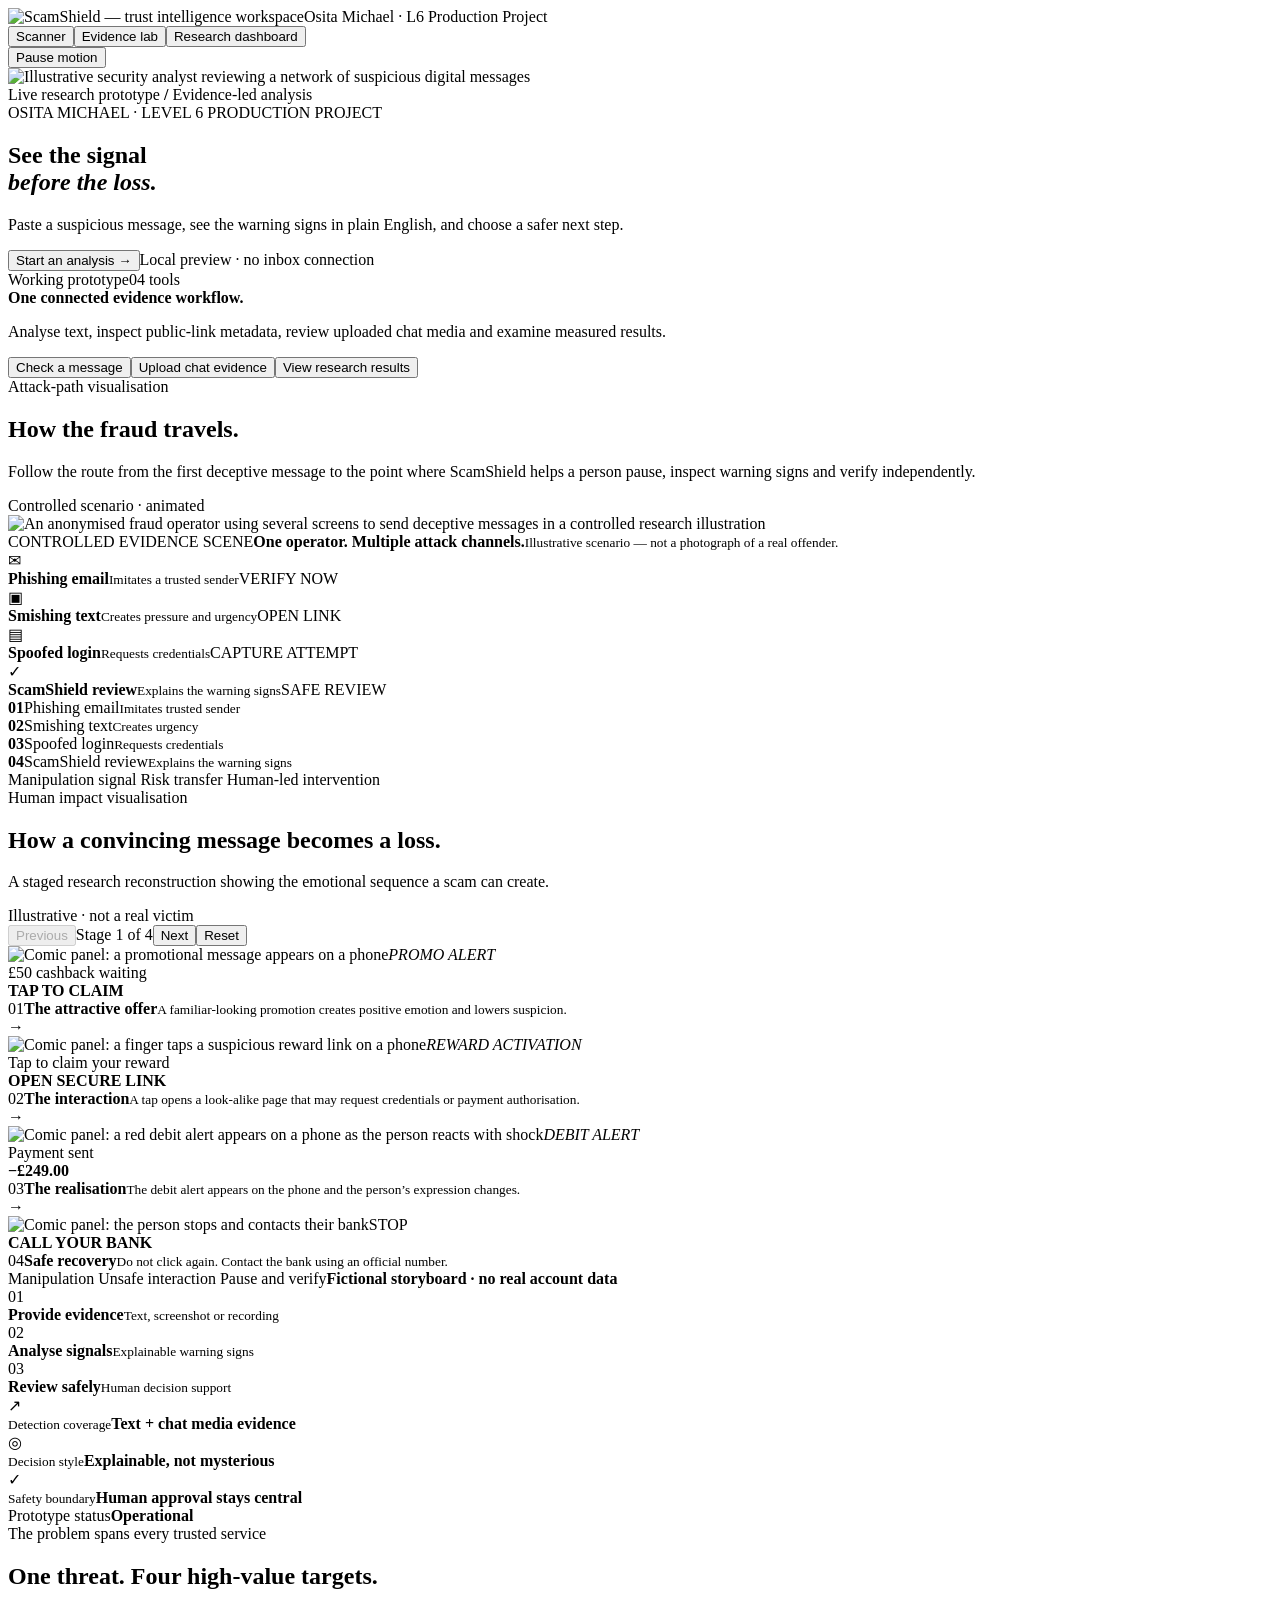
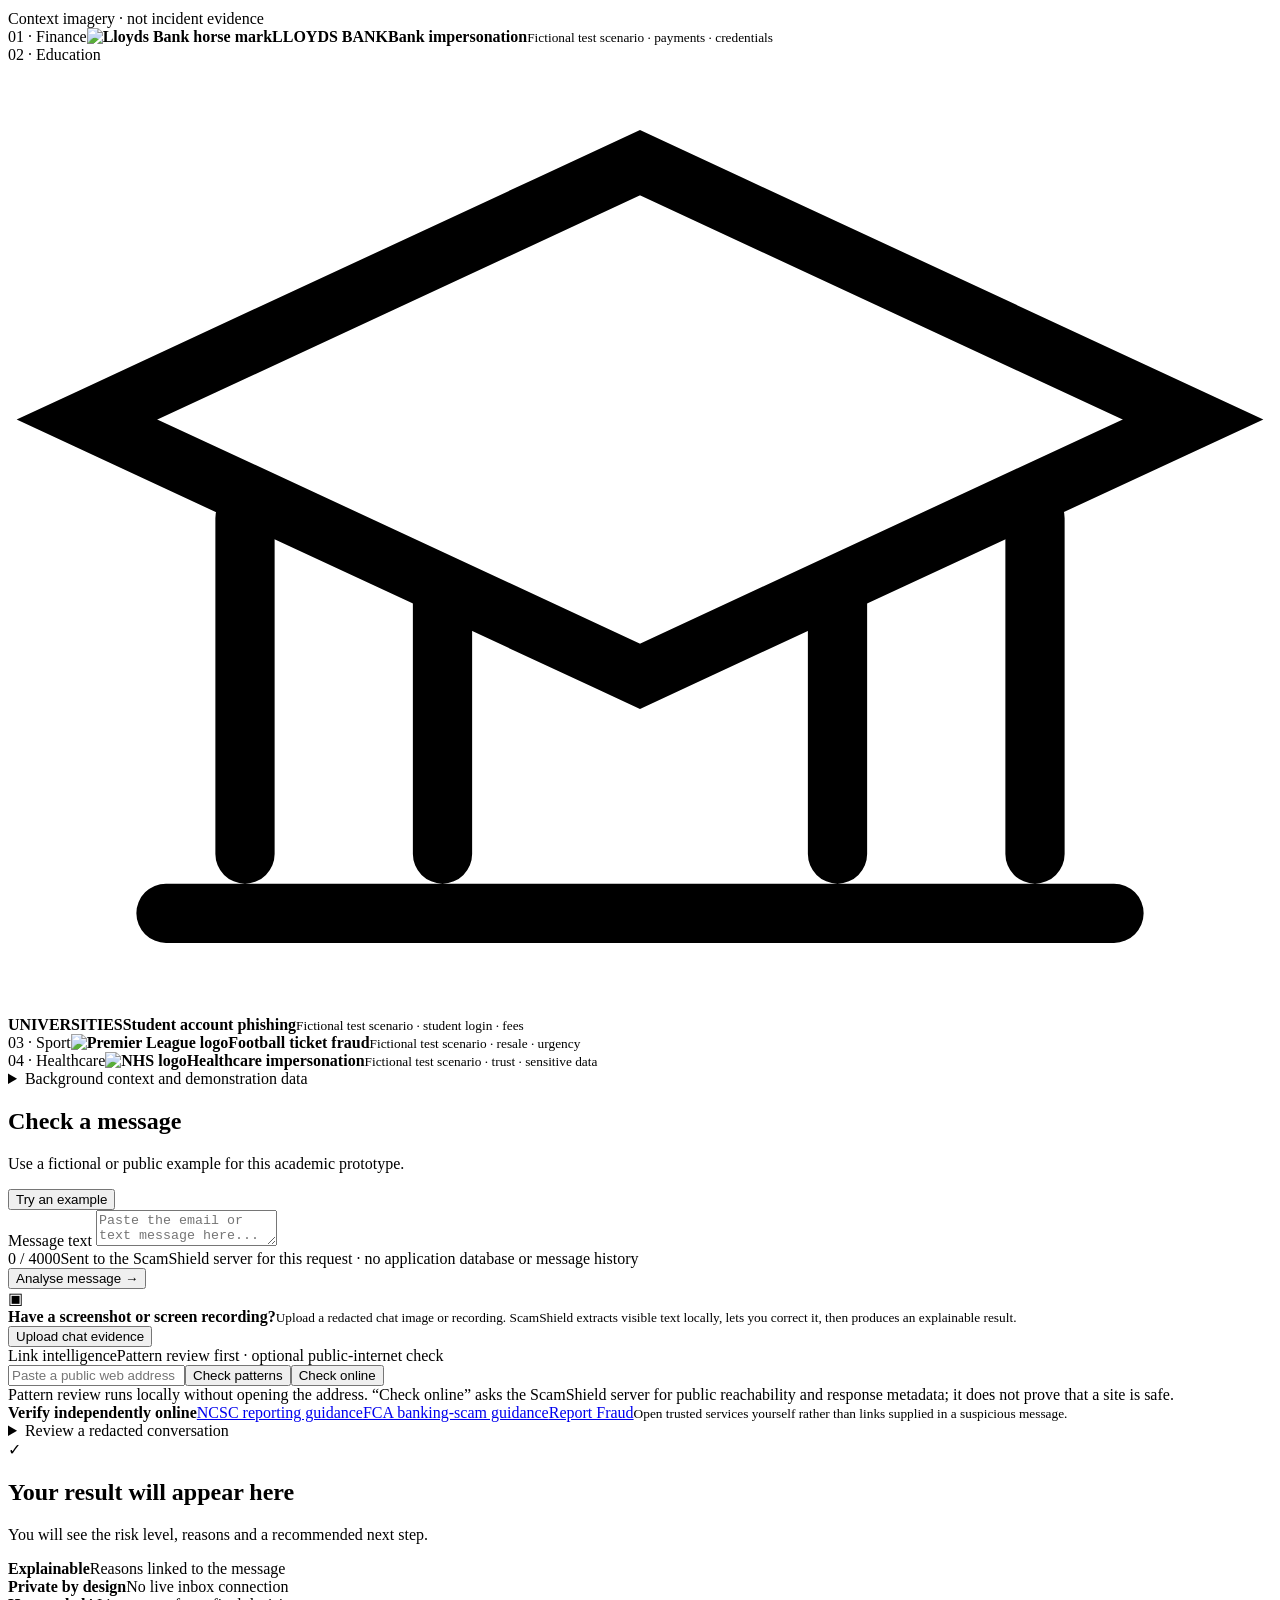
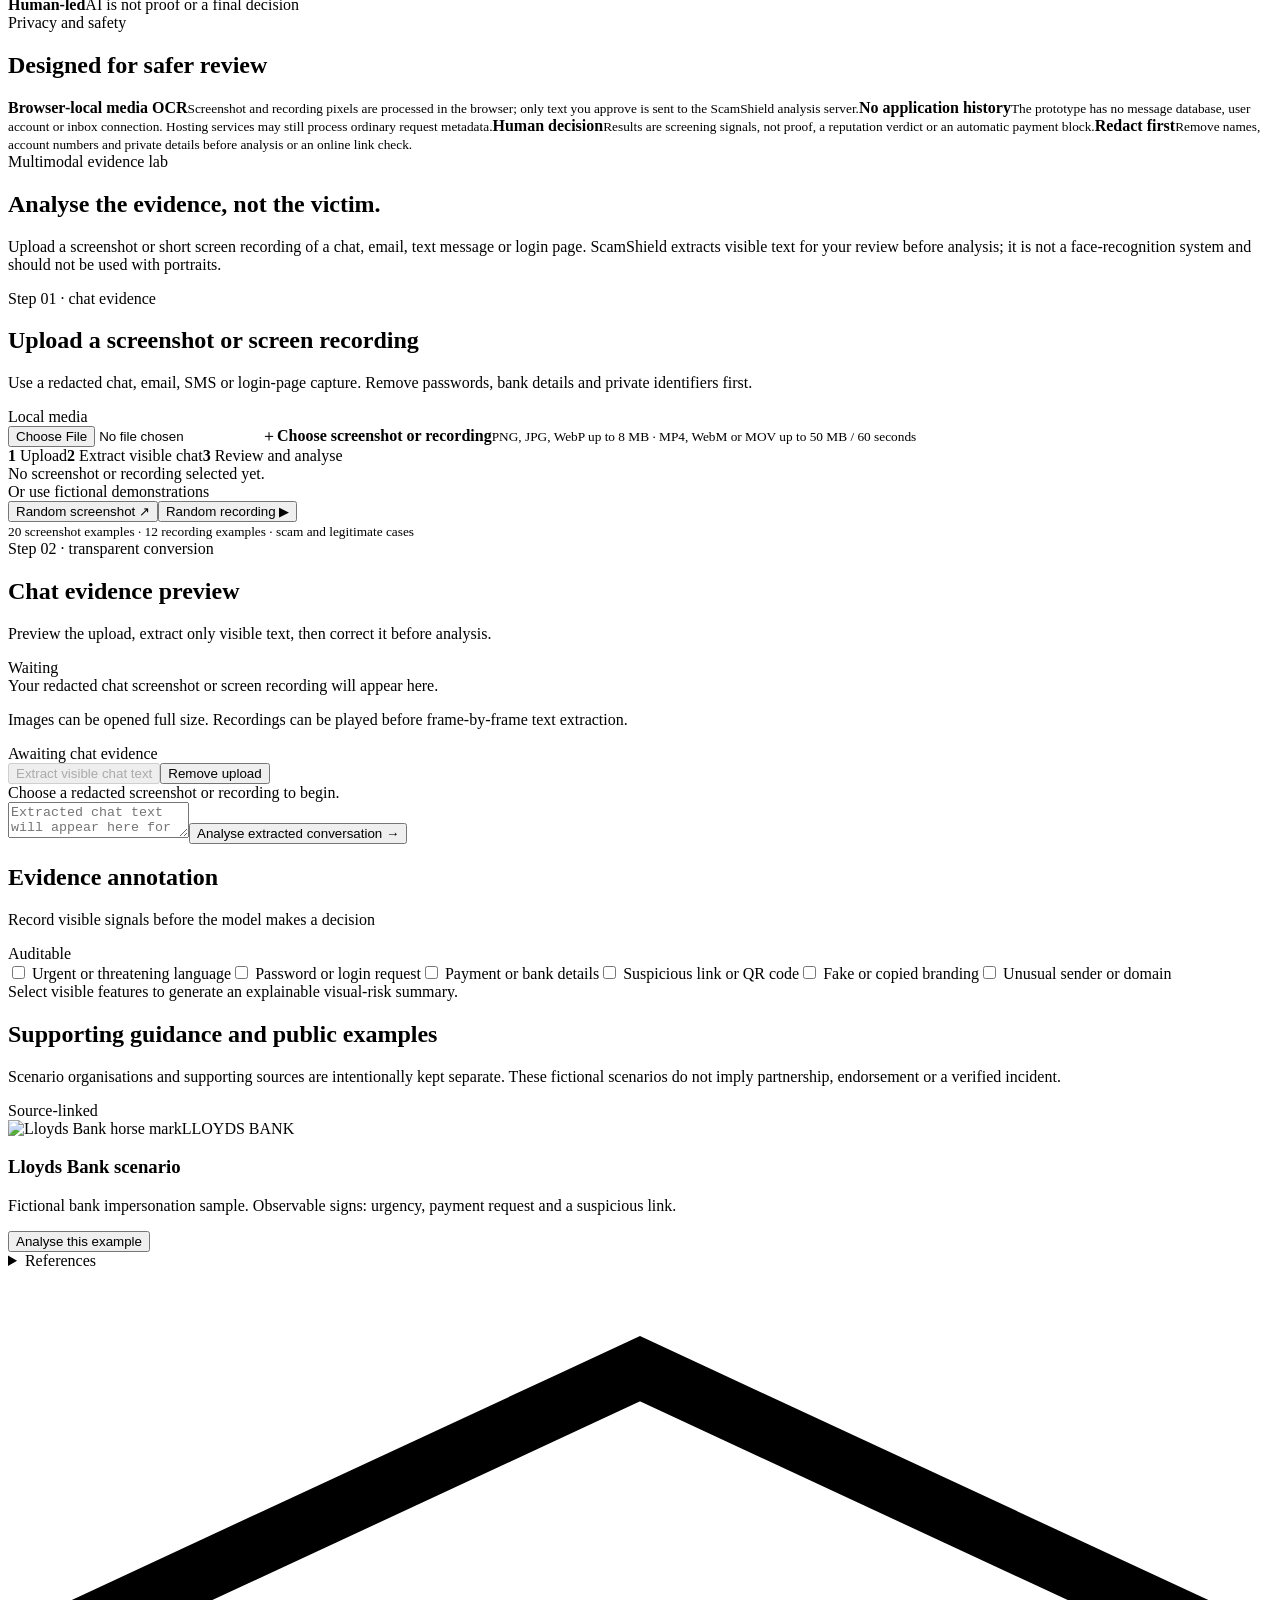
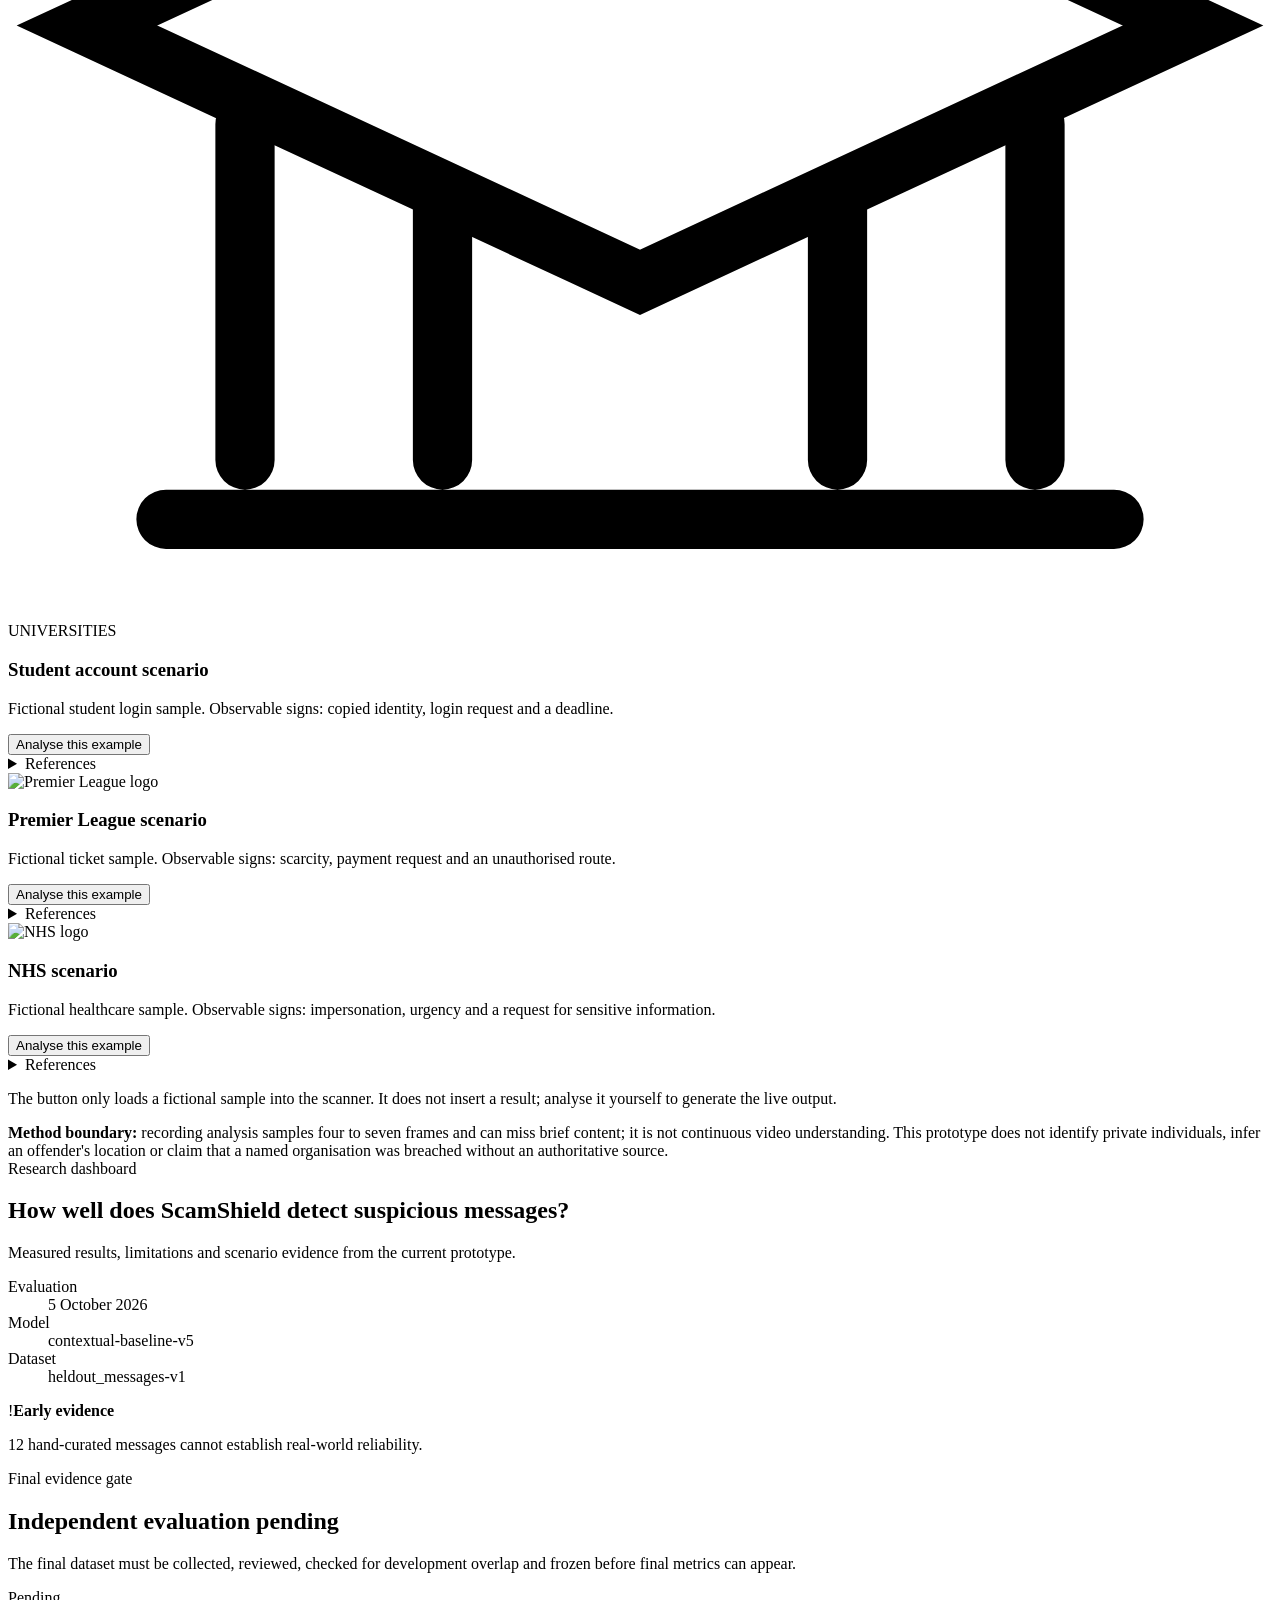
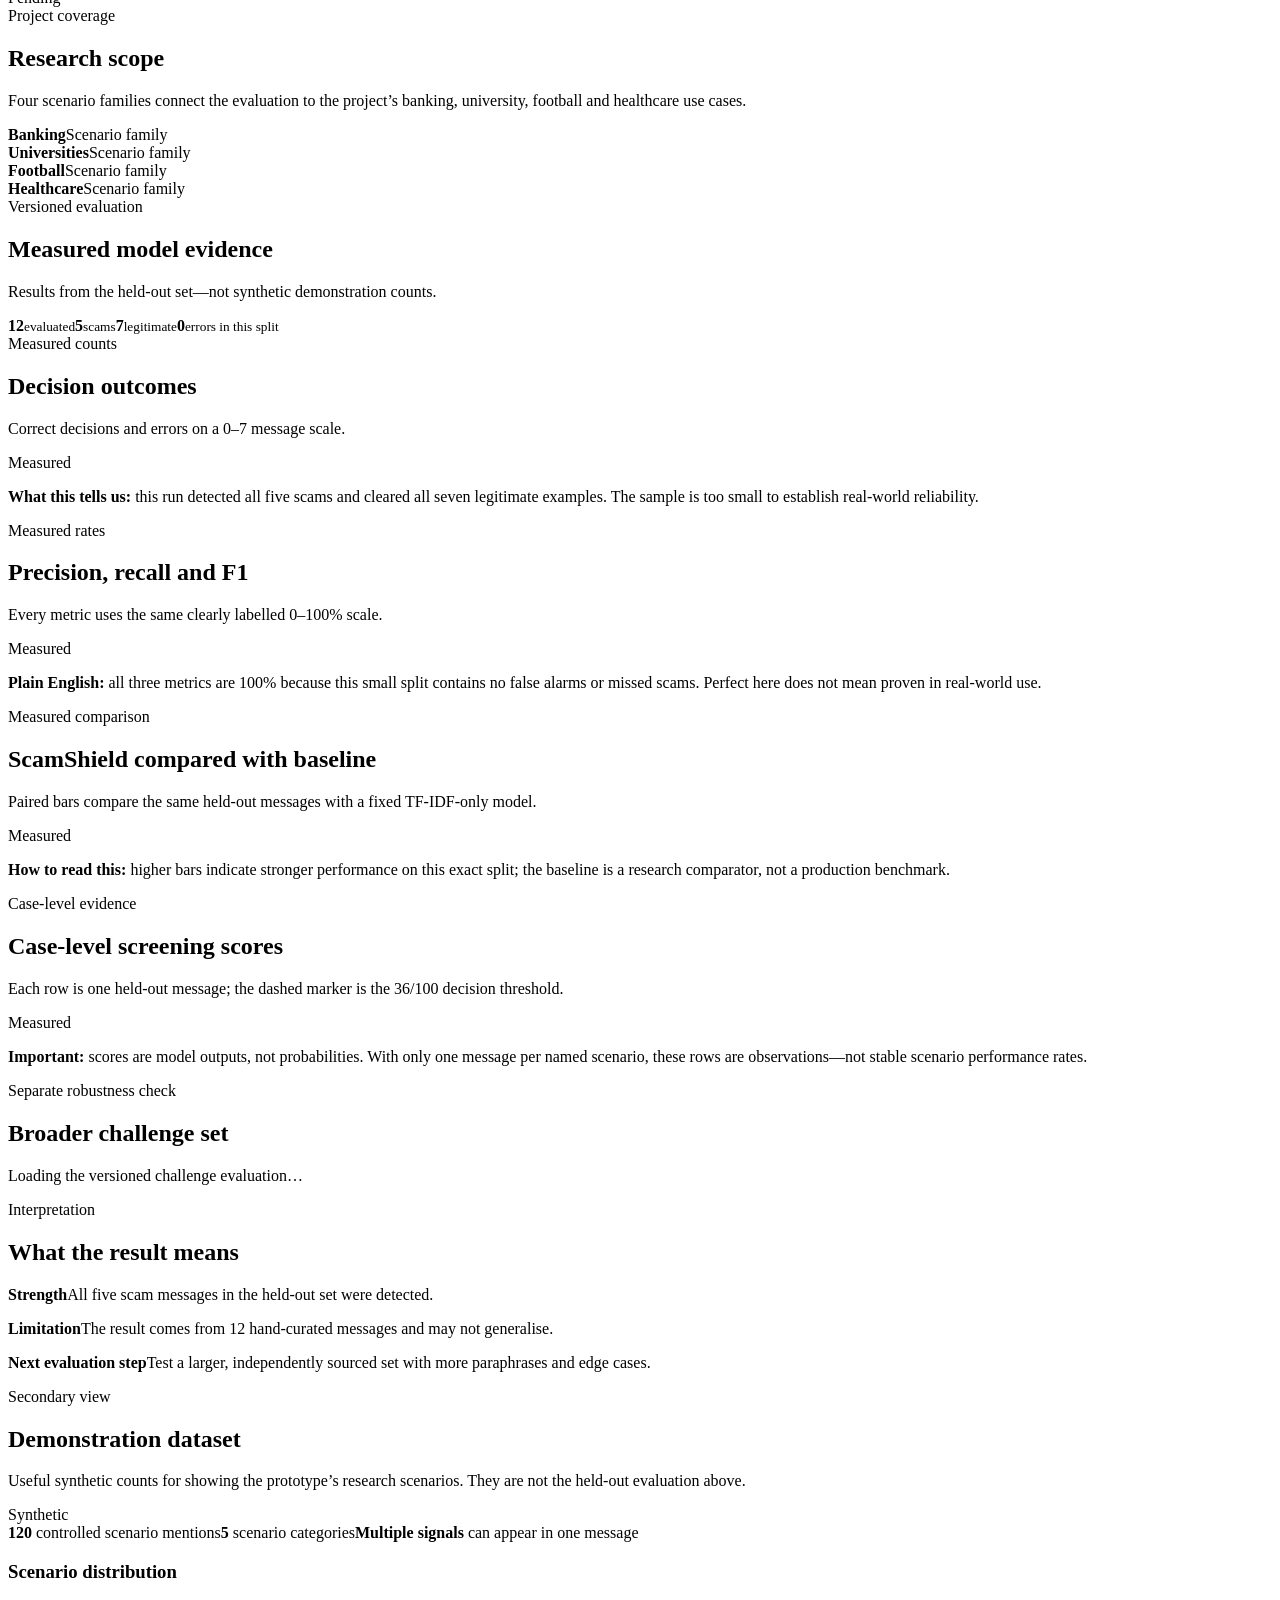
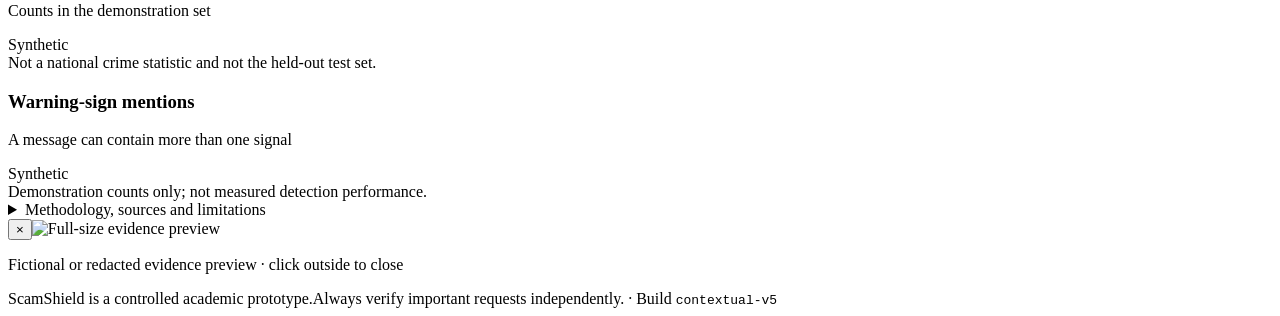
==== commit 8d905751: "Start Sprint 4 independent evaluation gate" ====
--- a/web/index.html
+++ b/web/index.html
@@ -131,6 +131,7 @@
         <dl class="dashboard-metadata" aria-label="Evaluation metadata"><div><dt>Evaluation</dt><dd id="dashboardEvaluationDate">5 October 2026</dd></div><div><dt>Model</dt><dd id="dashboardModelVersion">contextual-baseline-v5</dd></div><div><dt>Dataset</dt><dd id="dashboardDatasetVersion">heldout_messages-v1</dd></div></dl>
       </header>
       <div class="dashboard-evidence-warning" role="note"><span aria-hidden="true">!</span><strong>Early evidence</strong><p>12 hand-curated messages cannot establish real-world reliability.</p></div>
+      <section id="finalEvaluationStatus" class="final-evaluation-status" aria-live="polite"><div><span class="chart-kicker">Final evidence gate</span><h2>Independent evaluation pending</h2></div><p>The final dataset must be collected, reviewed, checked for development overlap and frozen before final metrics can appear.</p><span class="final-evaluation-badge">Pending</span></section>
 
       <section class="dashboard-scope" aria-labelledby="researchScopeHeading">
         <div class="dashboard-section-heading"><div><span class="chart-kicker">Project coverage</span><h2 id="researchScopeHeading">Research scope</h2></div><p>Four scenario families connect the evaluation to the project’s banking, university, football and healthcare use cases.</p></div>
@@ -160,7 +161,7 @@
 
       <section class="demo-section"><div class="section-kicker"><div><span class="chart-kicker">Secondary view</span><h2>Demonstration dataset</h2><p>Useful synthetic counts for showing the prototype’s research scenarios. They are not the held-out evaluation above.</p></div><span class="chart-tag synthetic">Synthetic</span></div><div class="demo-meta"><span><b>120</b> controlled scenario mentions</span><span><b>5</b> scenario categories</span><span><b>Multiple signals</b> can appear in one message</span></div><div class="demo-chart-grid"><article class="chart-card"><div class="chart-head"><div><h3>Scenario distribution</h3><p>Counts in the demonstration set</p></div><span class="chart-tag synthetic">Synthetic</span></div><div id="sectorChart" class="bars"></div><div class="chart-note">Not a national crime statistic and not the held-out test set.</div></article><article class="chart-card"><div class="chart-head"><div><h3>Warning-sign mentions</h3><p>A message can contain more than one signal</p></div><span class="chart-tag synthetic">Synthetic</span></div><div id="signalChart" class="bars"></div><div class="chart-note">Demonstration counts only; not measured detection performance.</div></article></div></section>
 
-      <details class="methodology-disclosure"><summary>Methodology, sources and limitations</summary><div class="disclosure-grid"><div><h3>Evaluation</h3><p>Held-out messages are stored separately from development examples. A reproducible evaluator creates the single versioned result used by every chart. The current held-out set has 12 messages: 7 legitimate and 5 phishing, with a decision threshold of 36/100.</p><p><a href="/data/evaluation_results.json" download>Download held-out evaluation JSON</a> · <a href="/data/challenge_evaluation.json" download>Download development challenge JSON</a></p><p>The TF-IDF-only comparator uses the same held-out split at a fixed 0.5 threshold. It is a simple research baseline, not a production benchmark.</p></div><div><h3>Public sources</h3><ul><li><a href="https://www.ons.gov.uk/peoplepopulationandcommunity/crimeandjustice/articles/natureoffraudandcomputermisuseinenglandandwales/yearendingmarch2025/previous/" target="_blank" rel="noreferrer">ONS fraud and computer misuse estimates</a></li><li><a href="https://www.gov.uk/government/publications/fraud-strategy-2026-to-2029" target="_blank" rel="noreferrer">UK Fraud Strategy 2026 to 2029</a></li><li><a href="https://www.ncsc.gov.uk/collection/phishing-scams/spot-scams" target="_blank" rel="noreferrer">NCSC phishing guidance</a></li></ul><p>Public figures are background context only; they are not model outputs.</p></div></div></details>
+      <details class="methodology-disclosure"><summary>Methodology, sources and limitations</summary><div class="disclosure-grid"><div><h3>Evaluation</h3><p>Held-out messages are stored separately from development examples. A reproducible evaluator creates the single versioned result used by every chart. The current held-out set has 12 messages: 7 legitimate and 5 phishing, with a decision threshold of 36/100.</p><p><a href="/data/evaluation_results.json" download>Download held-out evaluation JSON</a> · <a href="/data/challenge_evaluation.json" download>Download development challenge JSON</a></p><p>The TF-IDF-only comparator uses the same held-out split at a fixed 0.5 threshold. It is a simple research baseline, not a production benchmark.</p><p>The final independent evaluator remains locked until a reviewed dataset has at least 50 cases per class, no development overlap and a matching frozen-data manifest.</p></div><div><h3>Public sources</h3><ul><li><a href="https://www.ons.gov.uk/peoplepopulationandcommunity/crimeandjustice/articles/natureoffraudandcomputermisuseinenglandandwales/yearendingmarch2025/previous/" target="_blank" rel="noreferrer">ONS fraud and computer misuse estimates</a></li><li><a href="https://www.gov.uk/government/publications/fraud-strategy-2026-to-2029" target="_blank" rel="noreferrer">UK Fraud Strategy 2026 to 2029</a></li><li><a href="https://www.ncsc.gov.uk/collection/phishing-scams/spot-scams" target="_blank" rel="noreferrer">NCSC phishing guidance</a></li></ul><p>Public figures are background context only; they are not model outputs.</p></div></div></details>
     </section>
   </main>
   <div id="imageLightbox" class="image-lightbox hidden" role="dialog" aria-modal="true" aria-label="Full-size evidence image"><button id="closeLightbox" class="lightbox-close" type="button" aria-label="Close full-size image">×</button><img id="lightboxImage" alt="Full-size evidence preview"><p>Fictional or redacted evidence preview · click outside to close</p></div>
